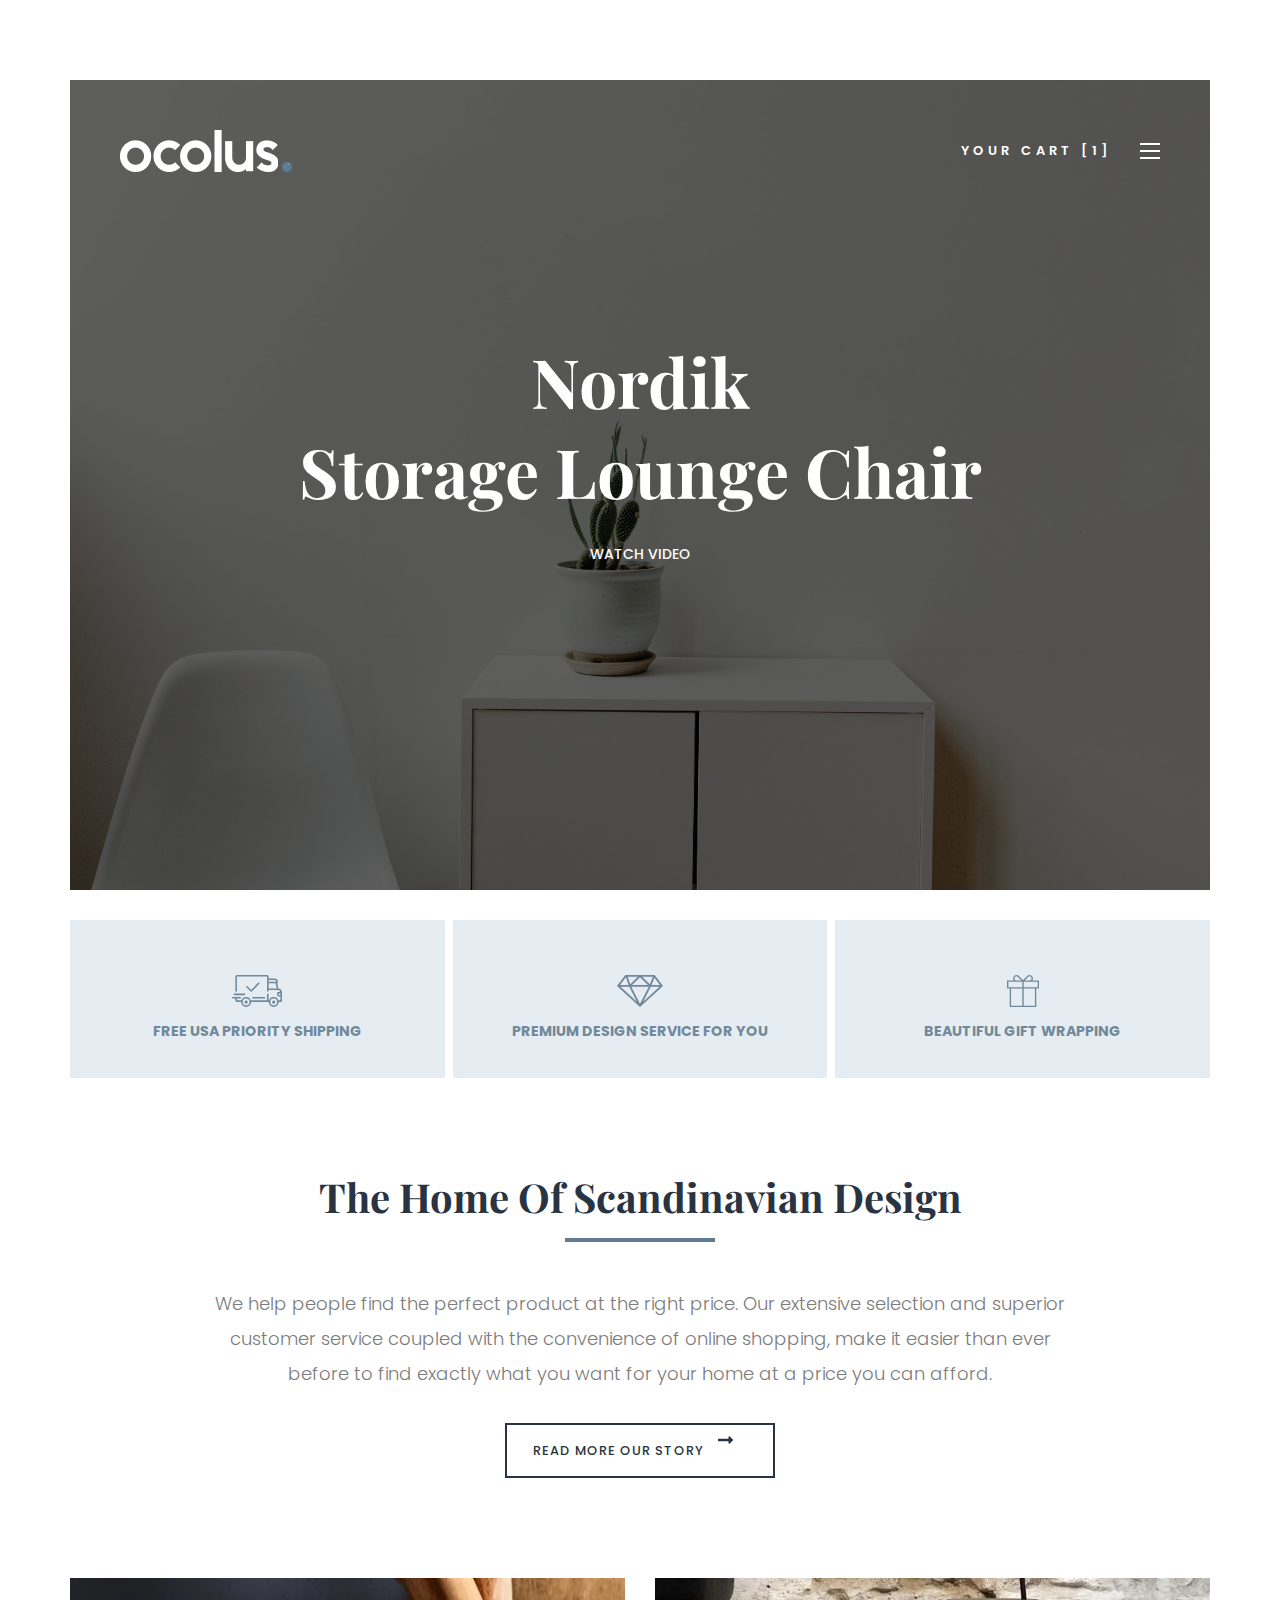
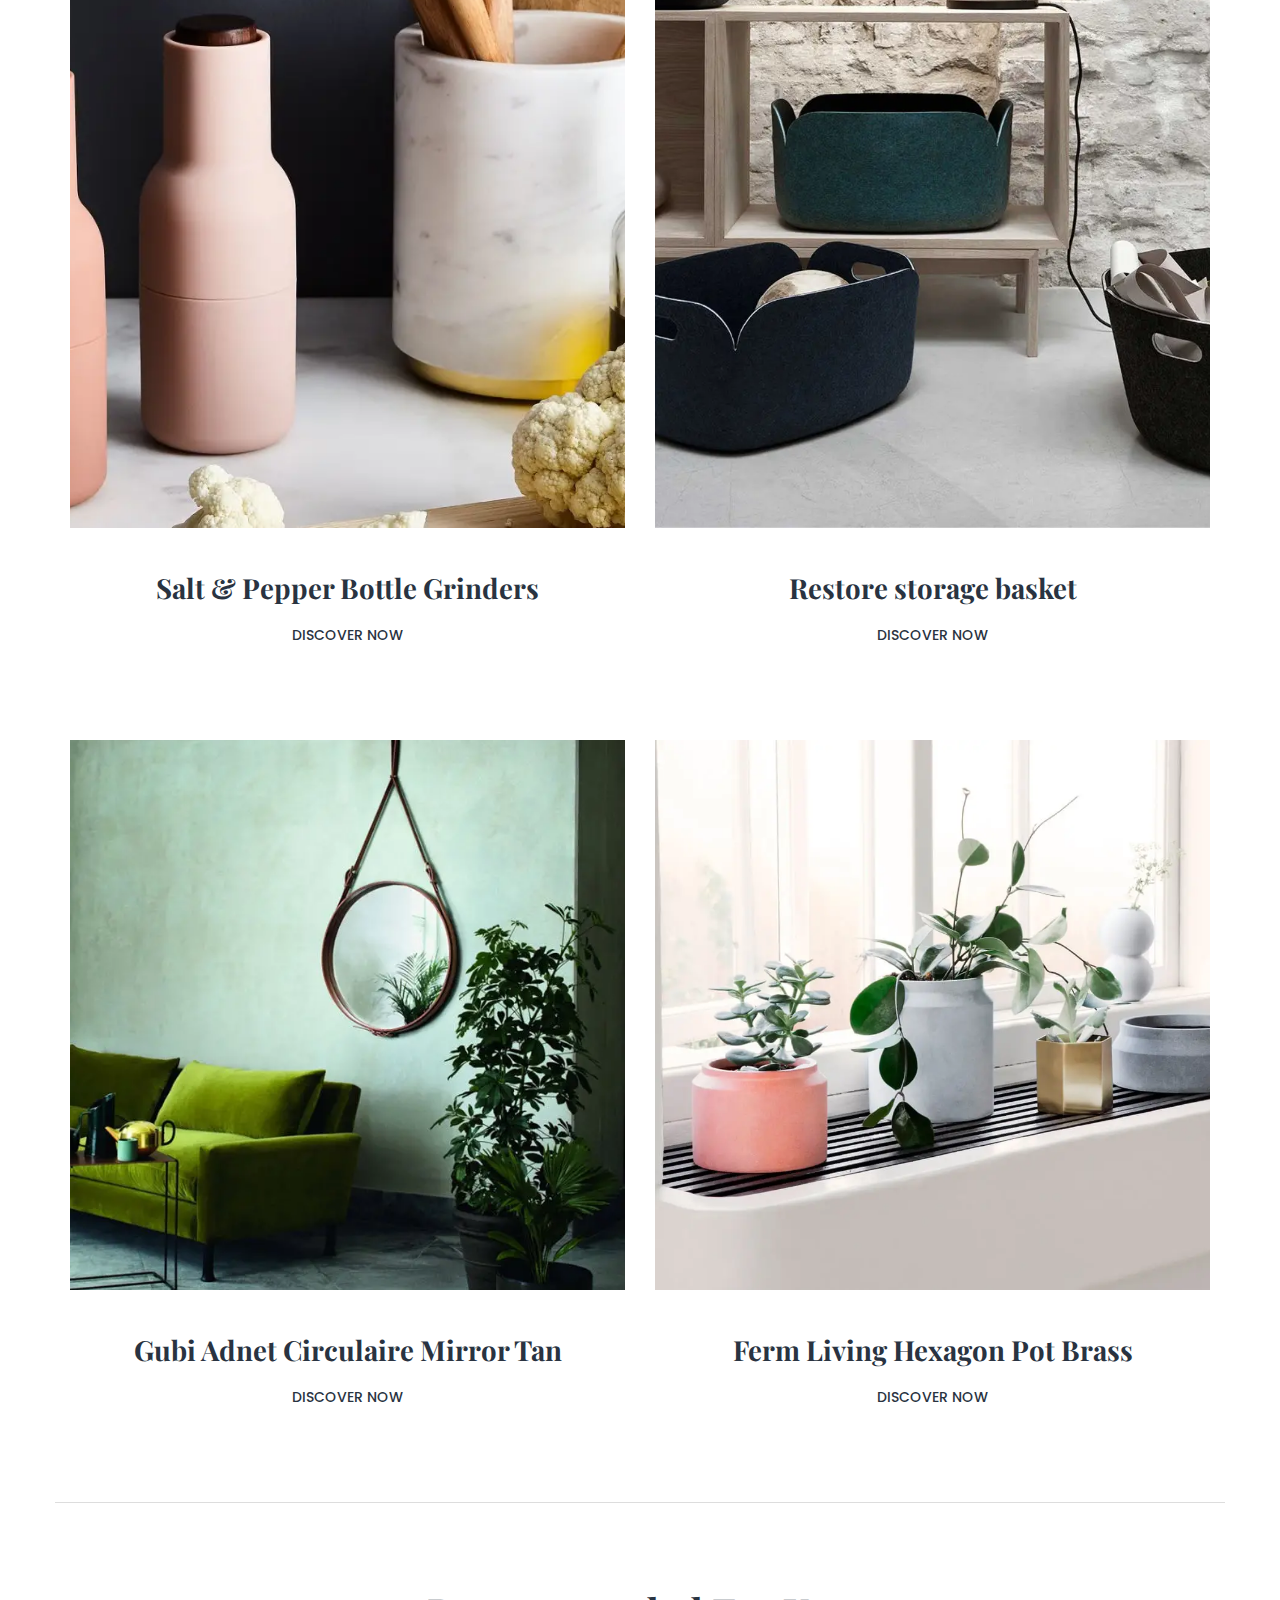
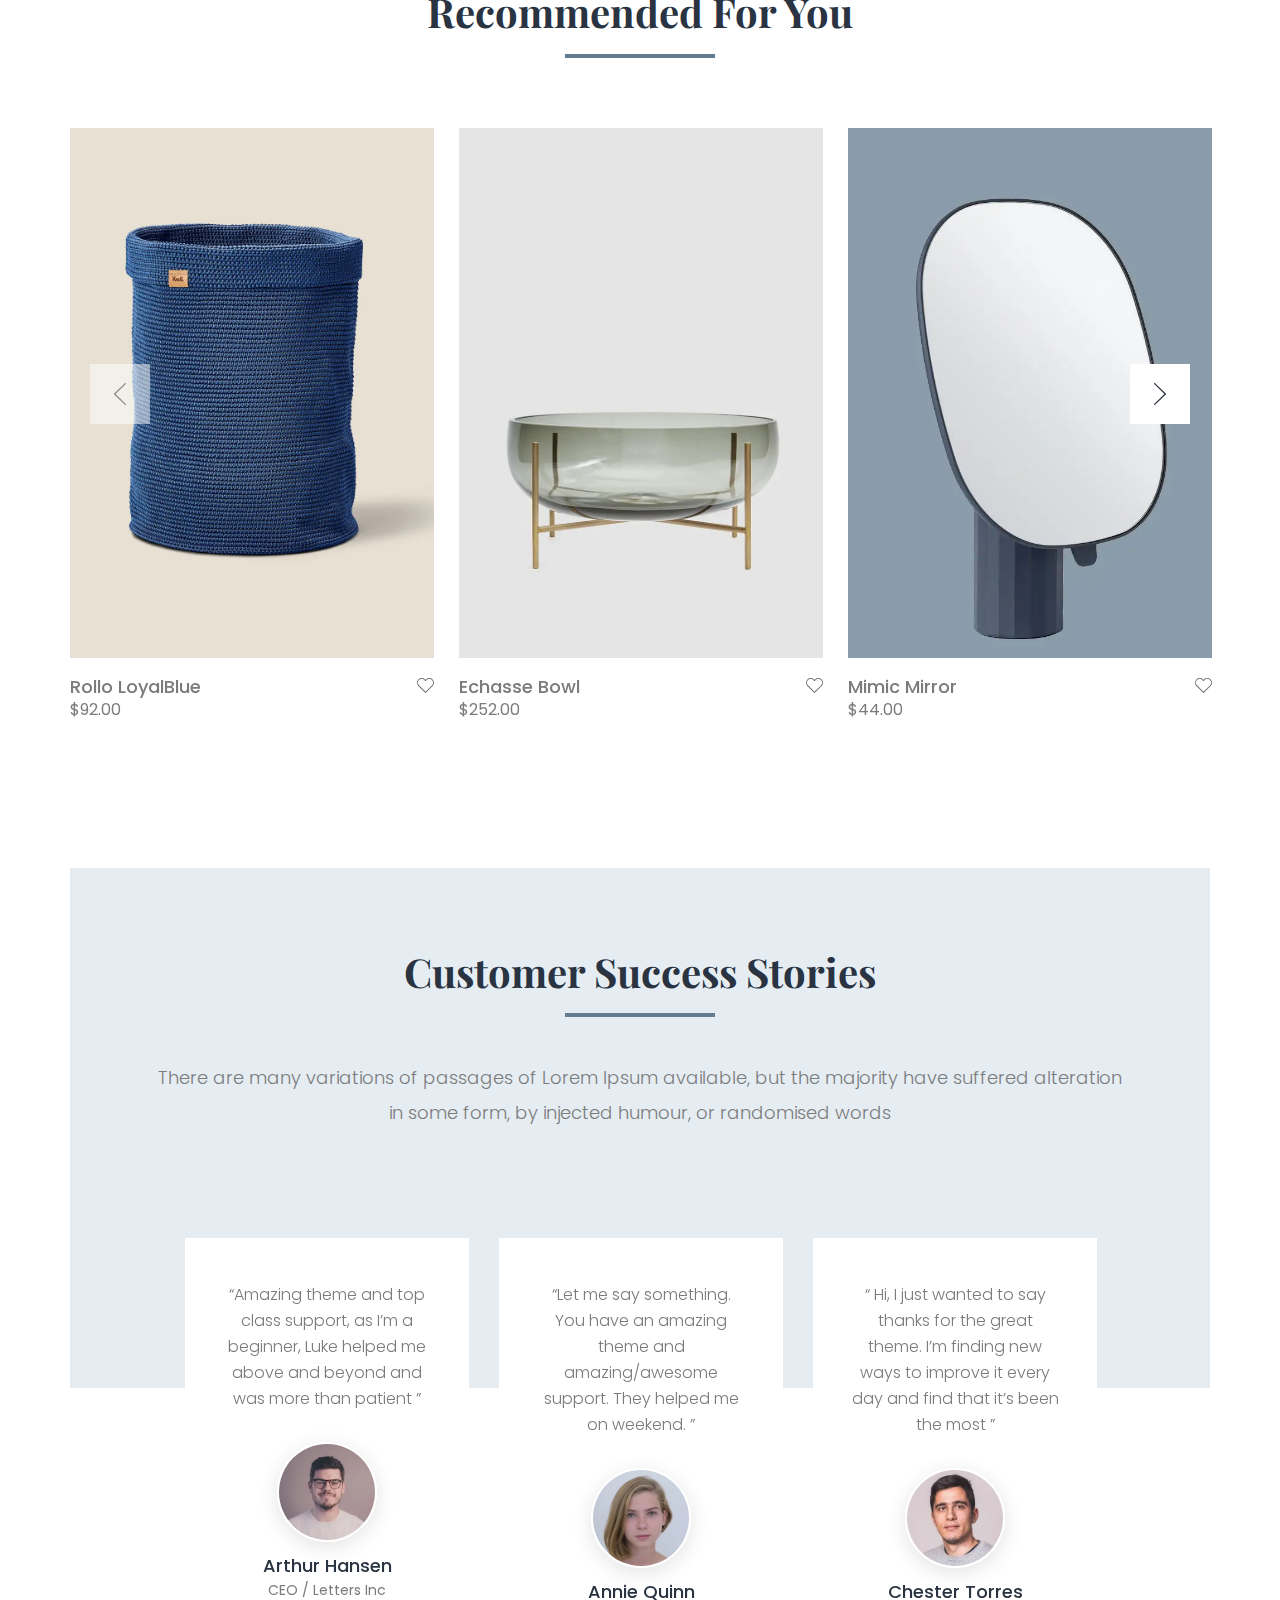
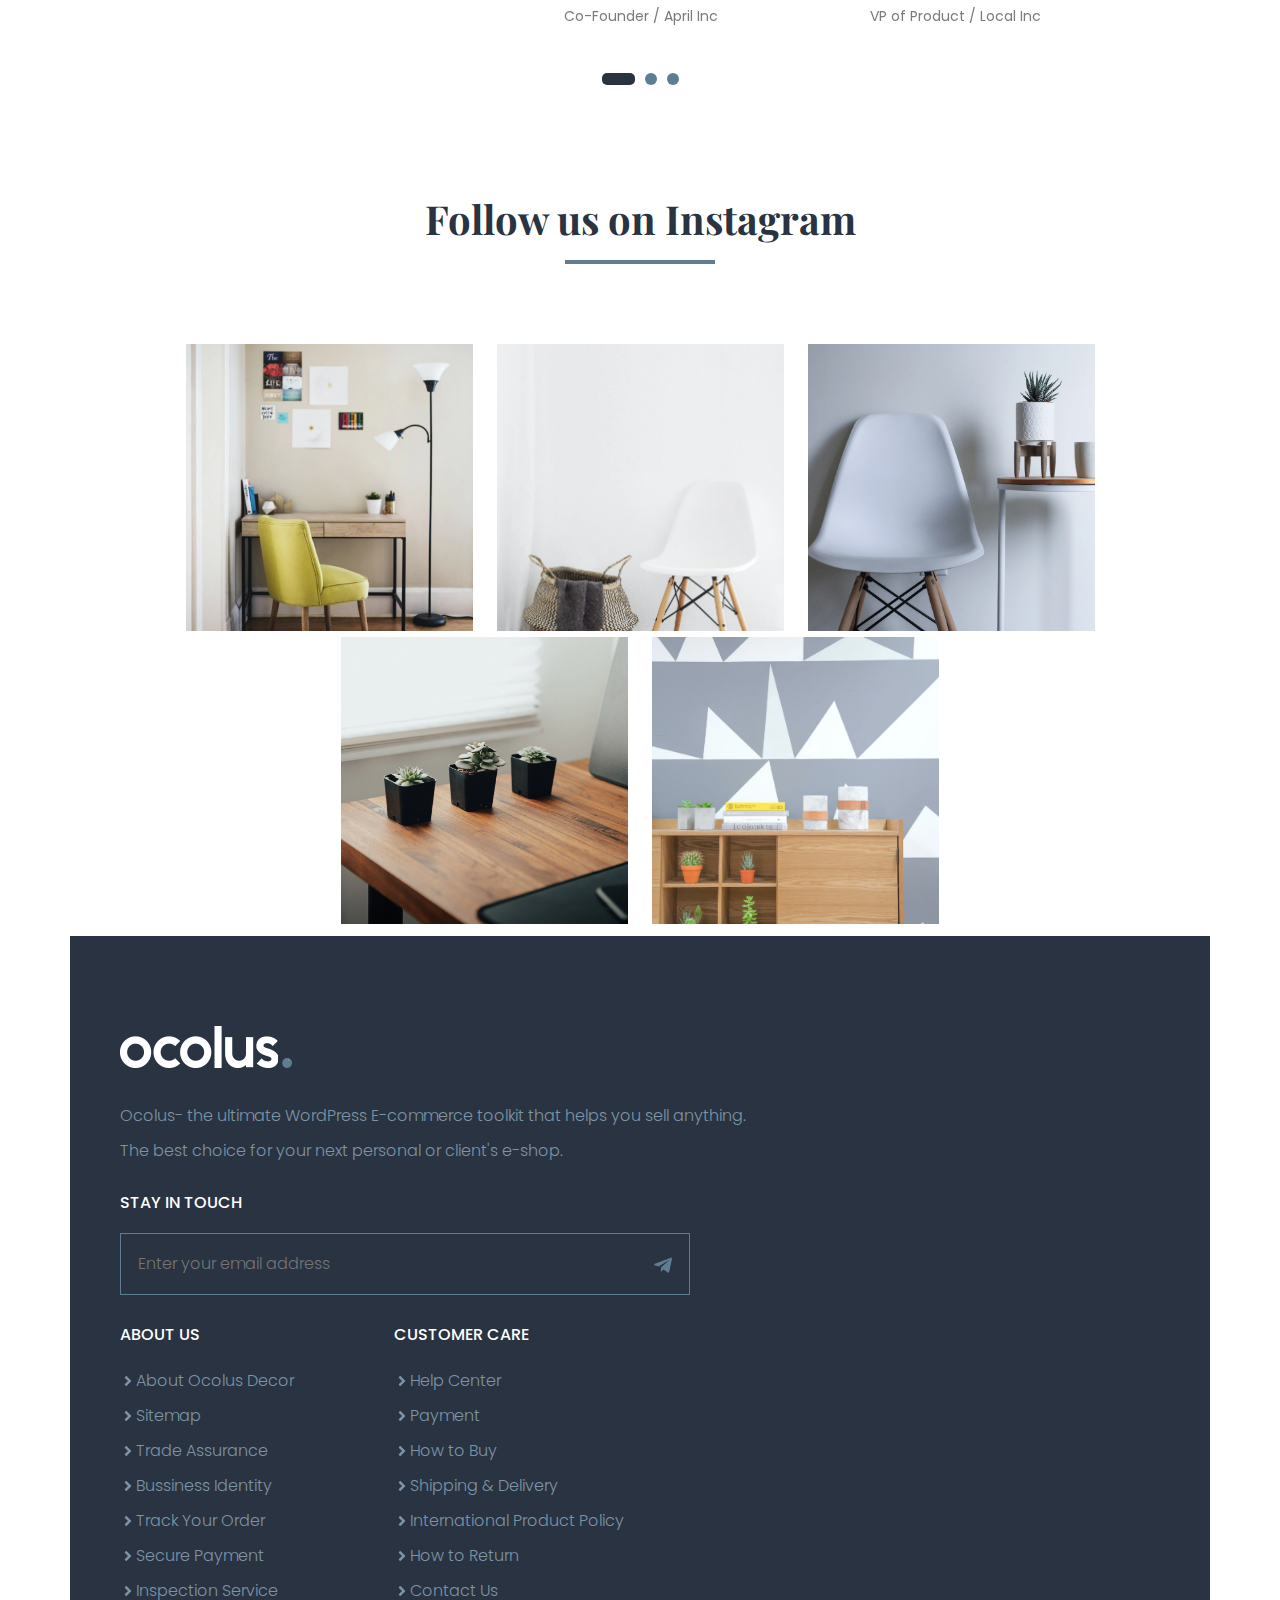
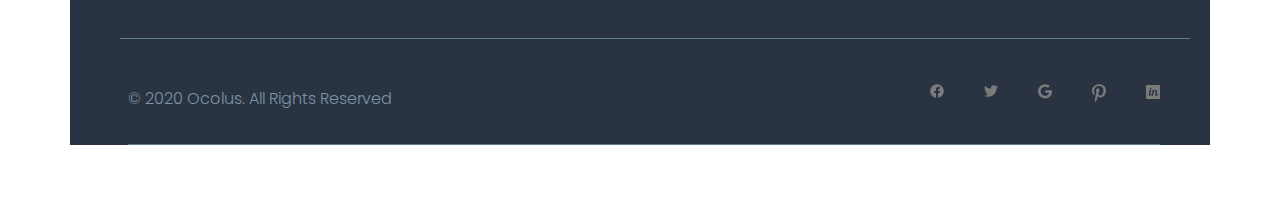
==== index.html @ d415332f "Add files via upload" ====
<!DOCTYPE html><html lang="en"><head>    <meta charset="UTF-8">    <meta name="viewport" content="width=device-width, initial-scale=1.0">    <link rel="stylesheet" href="./css/style.min.css">    <title>OCOLUS.</title></head><body>    <header class="header">    <div class="conteiner header_conteiner">        <div class="header_wrapper">            <div class="header_fullscreen">                <div class="header_body">                    <nav class="header_nav nav_header">                        <div class="nav_logo">                            <picture><source srcset="./img/header/logo.webp" type="image/webp"><img src="./img/header/logo.png" alt="logo"></picture>                        </div>                        <div class="nav_menu">                            <div class="nav_cart">                                <a href="#">YOUR CART [1]                                    <svg xmlns="http://www.w3.org/2000/svg" viewBox="0 0 576 512"><path d="M528.12 301.319l47.273-208C578.806 78.301 567.391 64 551.99 64H159.208l-9.166-44.81C147.758 8.021 137.93 0 126.529 0H24C10.745 0 0 10.745 0 24v16c0 13.255 10.745 24 24 24h69.883l70.248 343.435C147.325 417.1 136 435.222 136 456c0 30.928 25.072 56 56 56s56-25.072 56-56c0-15.674-6.447-29.835-16.824-40h209.647C430.447 426.165 424 440.326 424 456c0 30.928 25.072 56 56 56s56-25.072 56-56c0-22.172-12.888-41.332-31.579-50.405l5.517-24.276c3.413-15.018-8.002-29.319-23.403-29.319H218.117l-6.545-32h293.145c11.206 0 20.92-7.754 23.403-18.681z"/></svg>                                </a>                            </div>                            <div class="header_menu menu">                                <div class="menu_icon icon_menu">                                    <span></span>                                    <span></span>                                    <span></span>                                </div>                            </div>                            <div class="header_menu-link">                                <ul class="header_list-link">                                    <li class="header_item-link">                                        <a href="#" class="header_link-menu">home</a>                                    </li>                                    <li class="header_item-link">                                        <a href="#" class="header_link-menu">shop</a>                                    </li>                                    <li class="header_item-link">                                        <a href="#" class="header_link-menu">product</a>                                    </li>                                    <li class="header_item-link">                                        <a href="#" class="header_link-menu">blog</a>                                    </li>                                    <li class="header_item-link">                                        <a href="#" class="header_link-menu">about</a>                                    </li>                                    <li class="header_item-link">                                        <a href="#" class="header_link-menu">contact</a>                                    </li>                                </ul>                            </div>                        </div>                    </nav>                    <div class="header_text-body">                        <div class="header_text">                            <div class="header_title title">                                <h1>Nordik <br>                                    Storage Lounge Chair</h1>                            </div>                            <div class="header_subtitle">                                <a href="#">WATCH VIDEO</a>                            </div>                        </div>                    </div>                    <div class="header_img-bg">                        <picture><source srcset="./img/header/header_img_01.webp" type="image/webp"><img src="./img/header/header_img_01.jpg" alt=""></picture>                        <span></span>                    </div>                </div>            </div>        </div>    </div></header>    <main class="main">        <!--SECTION_BLOCK-->        <section class="sections_block block_sections">            <div class="conteiner block_conteiner">                <div class="block_row">                    <div class="block_column">                        <div class="block_icon">                            <svg xmlns="http://www.w3.org/2000/svg" width="50" height="32" viewBox="0 0 50 32">                                <path id="Shape_1" data-name="Shape 1"                                    d="M373.743,1162.983c0-.018,0-.035,0-.053H356.1c0,.018,0,.035,0,.053a4.958,4.958,0,1,1-9.916,0c0-.018,0-.035,0-.053h-4.228a1.628,1.628,0,0,1-1.618-1.636v-1.743h-2.558a.792.792,0,0,1,0-1.584H345.3a.792.792,0,0,1,0,1.584h-3.392v1.743a.051.051,0,0,0,.051.052h4.5a4.938,4.938,0,0,1,9.371,0h16.243v-5.967a.783.783,0,1,1,1.566,0v5.968h.377a4.937,4.937,0,0,1,9.371,0h2.048v-3.486h-.887a2.471,2.471,0,0,1-2.453-2.482v-1.689a.788.788,0,0,1,.783-.792h2.434a2.563,2.563,0,0,0-2.433-1.8h-9.239v.9a.783.783,0,1,1-1.566,0v-14.364a.052.052,0,0,0-.052-.052H341.958a.051.051,0,0,0-.051.052V1152a.783.783,0,1,1-1.566,0v-14.363a1.629,1.629,0,0,1,1.617-1.637H372.02a1.629,1.629,0,0,1,1.618,1.637v1.743h5.9a3.311,3.311,0,0,1,3.289,3.326v.844a.791.791,0,0,1-.62.775l1.3,5.241a4.163,4.163,0,0,1,3.5,4.123v8.449a.788.788,0,0,1-.783.792h-2.559c0,.018,0,.035,0,.053a4.958,4.958,0,1,1-9.916,0Zm1.566,0a3.393,3.393,0,1,0,3.392-3.433A3.416,3.416,0,0,0,375.309,1162.983Zm-27.557,0a3.392,3.392,0,1,0,3.392-3.433A3.416,3.416,0,0,0,347.752,1162.983Zm35.907-7.6a.894.894,0,0,0,.887.9h.887v-1.8h-1.775Zm-10.021-5.861h8.235l-1.278-5.175h-6.957Zm0-6.759h7.62v-.053a1.735,1.735,0,0,0-1.723-1.742h-5.9Zm3.442,20.221a1.62,1.62,0,1,1,1.62,1.64A1.63,1.63,0,0,1,377.08,1162.98Zm-27.56,0a1.62,1.62,0,1,1,1.62,1.64A1.63,1.63,0,0,1,349.52,1162.98Zm8.3-3.429a.792.792,0,0,1,0-1.585h11.691a.792.792,0,0,1,0,1.585Zm-18.372-3.38a.792.792,0,0,1,0-1.585h10.021a.792.792,0,0,1,0,1.585Zm16.148-3.612-4.175-4.225a.8.8,0,0,1,0-1.12.777.777,0,0,1,1.107,0l3.622,3.665,6.962-7.044a.776.776,0,0,1,1.107,0,.8.8,0,0,1,0,1.12l-7.516,7.6a.778.778,0,0,1-1.107,0Z"                                    transform="translate(-337 -1135.999)" fill="#71899b" />                            </svg>                        </div>                        <div class="block_title">                            <span>FREE USA PRIORITY SHIPPING</span>                        </div>                    </div>                    <div class="block_column">                        <div class="block_icon">                            <svg xmlns="http://www.w3.org/2000/svg" width="45.995" height="31.99"                                viewBox="0 0 45.995 31.99">                                <path id="Forma_1" data-name="Forma 1"                                    d="M974.665,1136h-29.33L937,1146.969l23,21.026,23-21.025Zm-5.9,11.76L960,1164.759l-8.684-16.995Zm-16.63-1.81,7.869-7.767,7.87,7.767Zm10.082-8.141h10.649l-3.006,7.544Zm-11.952,7.429-2.508-7.429h10.035Zm-.992,2.521,7.624,14.922-16.322-14.922Zm21.549,0h8.613l-16.285,14.887Zm.771-1.81,2.871-7.207,5.476,7.207Zm-25.635-7.747,2.617,7.749h-8.505Z"                                    transform="translate(-937.003 -1136.004)" fill="#71899b" />                            </svg>                        </div>                        <div class="block_title">                            <span>PREMIUM DESIGN SERVICE FOR YOU</span>                        </div>                    </div>                    <div class="block_column">                        <div class="block_icon">                            <svg xmlns="http://www.w3.org/2000/svg" width="32" height="32" viewBox="0 0 32 32">                                <path id="Forma_1" data-name="Forma 1"                                    d="M1573,1140.445h-6.727a3.417,3.417,0,0,0-2.735-5.445,3.461,3.461,0,0,0-2.382,1.021l-4.156,4.156-4.155-4.156a3.2,3.2,0,0,0-2.382-1.021,3.417,3.417,0,0,0-2.735,5.445H1541v8.1h2.722V1167h26.549v-18.451h2.722v-8.1Zm-10.9-3.469a2.118,2.118,0,0,1,1.427-.615,2.042,2.042,0,1,1,0,4.084h-4.895Zm-13.683,1.427a2,2,0,0,1,2.042-2.042,2.24,2.24,0,0,1,1.427.615l3.475,3.469h-4.9A2,2,0,0,1,1548.421,1138.4Zm-6.06,8.784v-5.38h13.958v5.38Zm2.722,1.362h11.236v17.09h-11.236Zm23.833,17.1H1557.68v-17.1h11.236v17.1Zm2.722-18.458H1557.68v-5.38h13.958Z"                                    transform="translate(-1541 -1134.999)" fill="#71899b" />                            </svg>                        </div>                        <div class="block_title">                            <span>BEAUTIFUL GIFT WRAPPING</span>                        </div>                    </div>                </div>            </div>        </section>        <!--//SECTION_BLOCK-->        <!--SECTION_INTRO-->        <section class="section_intro intro_section">            <div class="conteiner intro_conteiner">                <div class="intro_body">                    <div class="intro_title title">                        <h3>The Home Of Scandinavian Design</h3>                    </div>                    <div class="intro_text text">                        <p>We help people find the perfect product at the right price. Our extensive selection and                            superior customer service coupled with the convenience of online shopping, make it easier                            than ever before to find exactly what you want for your home at a price you can afford.</p>                    </div>                                            <a class="intro_btn btn" href="#">READ MORE OUR STORY                             <svg xmlns="http://www.w3.org/2000/svg" viewBox="0 0 448 512"><path d="M313.941 216H12c-6.627 0-12 5.373-12 12v56c0 6.627 5.373 12 12 12h301.941v46.059c0 21.382 25.851 32.09 40.971 16.971l86.059-86.059c9.373-9.373 9.373-24.569 0-33.941l-86.059-86.059c-15.119-15.119-40.971-4.411-40.971 16.971V216z"/></svg>                        </a>                                    </div>            </div>        </section>        <!--//SECTION_INTRO-->        <!--SECTION_PRODUCT-->        <section class="section_product product_section">            <div class="conteiner product_conteiner">                <div class="product_row">                    <div class="product_column">                        <div class="product_img">                            <a href="#"><picture><source srcset="./img/intro/product_01.webp" type="image/webp"><img src="./img/intro/product_01.jpg" alt=""></picture></a>                        </div>                        <div class="product_title title">                            <h4>Salt & Pepper Bottle Grinders</h4>                        </div>                        <div class="product_subtitle">                            <a href="#" class="product_link">DISCOVER NOW</a>                        </div>                    </div>                    <div class="product_column">                        <div class="product_img">                            <a href="#"><picture><source srcset="./img/intro/product_02.webp" type="image/webp"><img src="./img/intro/product_02.jpg" alt=""></picture></a>                        </div>                        <div class="product_title title">                            <h4>Restore storage basket</h4>                        </div>                        <div class="product_subtitle">                            <a href="#" class="product_link">DISCOVER NOW</a>                        </div>                    </div>                    <div class="product_column">                        <div class="product_img">                            <a href="#"><picture><source srcset="./img/intro/product_03.webp" type="image/webp"><img src="./img/intro/product_03.jpg" alt=""></picture></a>                        </div>                        <div class="product_title title">                            <h4>Gubi Adnet Circulaire Mirror Tan</h4>                        </div>                        <div class="product_subtitle">                            <a href="#" class="product_link">DISCOVER NOW</a>                        </div>                    </div>                    <div class="product_column">                        <div class="product_img">                            <a href="#"><picture><source srcset="./img/intro/product_04.webp" type="image/webp"><img src="./img/intro/product_04.jpg" alt=""></picture></a>                        </div>                        <div class="product_title title">                            <h4>Ferm Living Hexagon Pot Brass</h4>                        </div>                        <div class="product_subtitle">                            <a href="#" class="product_link">DISCOVER NOW</a>                        </div>                    </div>                </div>            </div>        </section>        <!--//SECTION_PRODUCT-->        <!--SECTION_RECOMMENDED-->        <section class="section_recommended recommended_section">            <div class="conteiner recommended_conteiner">                <div class="recommended_body">                    <div class="recommended_title title">                        <h3>Recommended For You</h3>                    </div>                    <div class="recommended_product">                        <div class="recommended_row">                            <div class="recommended_column">                                <div class="recommended_img">                                    <a href="#"><picture><source srcset="./img/product/product_01.webp" type="image/webp"><img src="./img/product/product_01.jpg" alt=""></picture></a>                                    <a href="#" class="product_btn btn">ADD TO CART</a>                                </div>                                <div class="recommended_footer">                                    <div class="recommended_info">                                        <div class="recommended_title-product">                                            <span>Rollo LoyalBlue</span>                                        </div>                                        <div class="recommended_price">                                            <span>$92.00</span>                                        </div>                                    </div>                                    <a href="#" class="recommended_like">                                        <svg xmlns="http://www.w3.org/2000/svg" width="16.999" height="15" viewBox="0 0 16.999 15">                                            <path id="Heart" d="M489.626,4127.392a4.694,4.694,0,0,0-6.656,0l-.465.467-.472-.474a4.71,4.71,0,0,0-6.649,6.673l6.768,6.793a.481.481,0,0,0,.685,0l6.782-6.782a4.744,4.744,0,0,0,.007-6.684Zm-.692,5.993-6.44,6.438-6.426-6.449a3.738,3.738,0,1,1,5.276-5.3l.815.818a.483.483,0,0,0,.688,0l.807-.811a3.74,3.74,0,0,1,5.28,5.3Z" transform="translate(-474 -4126)" />                                        </svg>                                           </a>                                </div>                            </div>                            <div class="recommended_column">                                <div class="recommended_img">                                    <a href="#"><picture><source srcset="./img/product/product_02.webp" type="image/webp"><img src="./img/product/product_02.jpg" alt=""></picture></a>                                    <a href="#" class="product_btn btn">ADD TO CART</a>                                </div>                                <div class="recommended_footer">                                    <div class="recommended_info">                                        <div class="recommended_title-product">                                            <span>Echasse Bowl</span>                                        </div>                                        <div class="recommended_price">                                            <span>$252.00</span>                                        </div>                                    </div>                                    <a href="#" class="recommended_like">                                        <svg xmlns="http://www.w3.org/2000/svg" width="16.999" height="15" viewBox="0 0 16.999 15">                                            <path id="Heart" d="M489.626,4127.392a4.694,4.694,0,0,0-6.656,0l-.465.467-.472-.474a4.71,4.71,0,0,0-6.649,6.673l6.768,6.793a.481.481,0,0,0,.685,0l6.782-6.782a4.744,4.744,0,0,0,.007-6.684Zm-.692,5.993-6.44,6.438-6.426-6.449a3.738,3.738,0,1,1,5.276-5.3l.815.818a.483.483,0,0,0,.688,0l.807-.811a3.74,3.74,0,0,1,5.28,5.3Z" transform="translate(-474 -4126)" />                                        </svg>                                           </a>                                </div>                            </div>                            <div class="recommended_column">                                <div class="recommended_img">                                    <a href="#"><picture><source srcset="./img/product/product_03.webp" type="image/webp"><img src="./img/product/product_03.jpg" alt=""></picture></a>                                    <a href="#" class="product_btn btn">ADD TO CART</a>                                </div>                                <div class="recommended_footer">                                    <div class="recommended_info">                                        <div class="recommended_title-product">                                            <span>Mimic Mirror</span>                                        </div>                                        <div class="recommended_price">                                            <span>$44.00</span>                                        </div>                                    </div>                                    <a href="#" class="recommended_like">                                        <svg xmlns="http://www.w3.org/2000/svg" width="16.999" height="15" viewBox="0 0 16.999 15">                                            <path id="Heart" d="M489.626,4127.392a4.694,4.694,0,0,0-6.656,0l-.465.467-.472-.474a4.71,4.71,0,0,0-6.649,6.673l6.768,6.793a.481.481,0,0,0,.685,0l6.782-6.782a4.744,4.744,0,0,0,.007-6.684Zm-.692,5.993-6.44,6.438-6.426-6.449a3.738,3.738,0,1,1,5.276-5.3l.815.818a.483.483,0,0,0,.688,0l.807-.811a3.74,3.74,0,0,1,5.28,5.3Z" transform="translate(-474 -4126)" />                                        </svg>                                           </a>                                </div>                            </div>                            <div class="recommended_column">                                <div class="recommended_img">                                    <a href="#"><picture><source srcset="./img/product/product_04.webp" type="image/webp"><img src="./img/product/product_04.jpg" alt=""></picture></a>                                    <a href="#" class="product_btn btn">ADD TO CART</a>                                </div>                                <div class="recommended_footer">                                    <div class="recommended_info">                                        <div class="recommended_title-product">                                            <span>rp78 turntable</span>                                        </div>                                        <div class="recommended_price">                                            <span>$190.05</span>                                        </div>                                    </div>                                    <a href="#" class="recommended_like">                                        <svg xmlns="http://www.w3.org/2000/svg" width="16.999" height="15" viewBox="0 0 16.999 15">                                            <path id="Heart" d="M489.626,4127.392a4.694,4.694,0,0,0-6.656,0l-.465.467-.472-.474a4.71,4.71,0,0,0-6.649,6.673l6.768,6.793a.481.481,0,0,0,.685,0l6.782-6.782a4.744,4.744,0,0,0,.007-6.684Zm-.692,5.993-6.44,6.438-6.426-6.449a3.738,3.738,0,1,1,5.276-5.3l.815.818a.483.483,0,0,0,.688,0l.807-.811a3.74,3.74,0,0,1,5.28,5.3Z" transform="translate(-474 -4126)" />                                        </svg>                                           </a>                                </div>                            </div>                            <div class="recommended_column">                                <div class="recommended_img">                                    <a href="#"><picture><source srcset="./img/product/product_01.webp" type="image/webp"><img src="./img/product/product_01.jpg" alt=""></picture></a>                                    <a href="#" class="product_btn btn">ADD TO CART</a>                                </div>                                <div class="recommended_footer">                                    <div class="recommended_info">                                        <div class="recommended_title-product">                                            <span>Rollo LoyalBlue</span>                                        </div>                                        <div class="recommended_price">                                            <span>$92.00</span>                                        </div>                                    </div>                                    <a href="#" class="recommended_like">                                        <svg xmlns="http://www.w3.org/2000/svg" width="16.999" height="15" viewBox="0 0 16.999 15">                                            <path id="Heart" d="M489.626,4127.392a4.694,4.694,0,0,0-6.656,0l-.465.467-.472-.474a4.71,4.71,0,0,0-6.649,6.673l6.768,6.793a.481.481,0,0,0,.685,0l6.782-6.782a4.744,4.744,0,0,0,.007-6.684Zm-.692,5.993-6.44,6.438-6.426-6.449a3.738,3.738,0,1,1,5.276-5.3l.815.818a.483.483,0,0,0,.688,0l.807-.811a3.74,3.74,0,0,1,5.28,5.3Z" transform="translate(-474 -4126)" />                                        </svg>                                           </a>                                </div>                            </div>                            <div class="recommended_column">                                <div class="recommended_img">                                    <a href="#"><picture><source srcset="./img/product/product_02.webp" type="image/webp"><img src="./img/product/product_02.jpg" alt=""></picture></a>                                    <a href="#" class="product_btn btn">ADD TO CART</a>                                </div>                                <div class="recommended_footer">                                    <div class="recommended_info">                                        <div class="recommended_title-product">                                            <span>Echasse Bowl</span>                                        </div>                                        <div class="recommended_price">                                            <span>$252.00</span>                                        </div>                                    </div>                                    <a href="#" class="recommended_like">                                        <svg xmlns="http://www.w3.org/2000/svg" width="16.999" height="15" viewBox="0 0 16.999 15">                                            <path id="Heart" d="M489.626,4127.392a4.694,4.694,0,0,0-6.656,0l-.465.467-.472-.474a4.71,4.71,0,0,0-6.649,6.673l6.768,6.793a.481.481,0,0,0,.685,0l6.782-6.782a4.744,4.744,0,0,0,.007-6.684Zm-.692,5.993-6.44,6.438-6.426-6.449a3.738,3.738,0,1,1,5.276-5.3l.815.818a.483.483,0,0,0,.688,0l.807-.811a3.74,3.74,0,0,1,5.28,5.3Z" transform="translate(-474 -4126)" />                                        </svg>                                           </a>                                </div>                            </div>                            <div class="recommended_column">                                <div class="recommended_img">                                    <a href="#"><picture><source srcset="./img/product/product_03.webp" type="image/webp"><img src="./img/product/product_03.jpg" alt=""></picture></a>                                    <a href="#" class="product_btn btn">ADD TO CART</a>                                </div>                                <div class="recommended_footer">                                    <div class="recommended_info">                                        <div class="recommended_title-product">                                            <span>Mimic Mirror</span>                                        </div>                                        <div class="recommended_price">                                            <span>$44.00</span>                                        </div>                                    </div>                                    <a href="#" class="recommended_like">                                        <svg xmlns="http://www.w3.org/2000/svg" width="16.999" height="15" viewBox="0 0 16.999 15">                                            <path id="Heart" d="M489.626,4127.392a4.694,4.694,0,0,0-6.656,0l-.465.467-.472-.474a4.71,4.71,0,0,0-6.649,6.673l6.768,6.793a.481.481,0,0,0,.685,0l6.782-6.782a4.744,4.744,0,0,0,.007-6.684Zm-.692,5.993-6.44,6.438-6.426-6.449a3.738,3.738,0,1,1,5.276-5.3l.815.818a.483.483,0,0,0,.688,0l.807-.811a3.74,3.74,0,0,1,5.28,5.3Z" transform="translate(-474 -4126)" />                                        </svg>                                           </a>                                </div>                            </div>                            <div class="recommended_column">                                <div class="recommended_img">                                    <a href="#"><picture><source srcset="./img/product/product_04.webp" type="image/webp"><img src="./img/product/product_04.jpg" alt=""></picture></a>                                    <a href="#" class="product_btn btn">ADD TO CART</a>                                </div>                                <div class="recommended_footer">                                    <div class="recommended_info">                                        <div class="recommended_title-product">                                            <span>rp78 turntable</span>                                        </div>                                        <div class="recommended_price">                                            <span>$190.05</span>                                        </div>                                    </div>                                    <a href="#" class="recommended_like">                                        <svg xmlns="http://www.w3.org/2000/svg" width="16.999" height="15" viewBox="0 0 16.999 15">                                            <path id="Heart" d="M489.626,4127.392a4.694,4.694,0,0,0-6.656,0l-.465.467-.472-.474a4.71,4.71,0,0,0-6.649,6.673l6.768,6.793a.481.481,0,0,0,.685,0l6.782-6.782a4.744,4.744,0,0,0,.007-6.684Zm-.692,5.993-6.44,6.438-6.426-6.449a3.738,3.738,0,1,1,5.276-5.3l.815.818a.483.483,0,0,0,.688,0l.807-.811a3.74,3.74,0,0,1,5.28,5.3Z" transform="translate(-474 -4126)" />                                        </svg>                                           </a>                                </div>                            </div>                        </div>                    </div>                </div>            </div>        </section>        <!--//SECTION_RECOMMENDED-->        <!--SECTION_TESTIMOIAL-->        <section class="section_testimoil testimoial_section">            <div class="conteiner">                <div class="testimoial_body">                    <div class="testimoial_header">                        <div class="testimoial_title title">                            <h3>Customer Success Stories</h3>                        </div>                        <div class="testimoial_text text">                            <p>There are many variations of passages of Lorem Ipsum available, but the majority have suffered alteration <br> in some form, by injected humour, or randomised words</p>                        </div>                    </div>                    <div class="testimoial_footer">                        <div class="testimoial_row">                            <div class="testimoial_column">                                <div class="testimoial_comment-text text">                                    <p>“Amazing theme and top class support, as I’m a beginner, Luke helped me above and beyond and was more than patient ”</p>                                </div>                                <div class="testimoial_img">                                    <picture><source srcset="./img/client/client_01.webp" type="image/webp"><img src="./img/client/client_01.jpg" alt=""></picture>                                </div>                                <div class="testimoial_comment-title comment_title">                                    <div class="comment_name">                                        <span>Arthur Hansen</span>                                    </div>                                    <div class="comment_lable">                                        <span>CEO / Letters Inc</span>                                    </div>                                </div>                            </div>                            <div class="testimoial_column">                                <div class="testimoial_comment-text text">                                    <p>“Let me say something. You have an amazing theme and amazing/awesome support. They helped me on weekend. ”</p>                                </div>                                <div class="testimoial_img">                                    <picture><source srcset="./img/client/client_02.webp" type="image/webp"><img src="./img/client/client_02.jpg" alt=""></picture>                                </div>                                <div class="testimoial_comment-title comment_title">                                    <div class="comment_name">                                        <span>Annie Quinn</span>                                    </div>                                    <div class="comment_lable">                                        <span>Co-Founder / April Inc</span>                                    </div>                                </div>                            </div>                            <div class="testimoial_column">                                <div class="testimoial_comment-text text">                                    <p>“ Hi, I just wanted to say thanks for the great theme. I’m finding new ways to improve it every day and find that it’s been the most ”</p>                                </div>                                <div class="testimoial_img">                                    <picture><source srcset="./img/client/client_03.webp" type="image/webp"><img src="./img/client/client_03.jpg" alt=""></picture>                                </div>                                <div class="testimoial_comment-title comment_title">                                    <div class="comment_name">                                        <span>Chester Torres</span>                                    </div>                                    <div class="comment_lable">                                        <span>VP of Product / Local Inc</span>                                    </div>                                </div>                            </div>                            <div class="testimoial_column">                                <div class="testimoial_comment-text text">                                    <p>“Amazing theme and top class support, as I’m a beginner, Luke helped me above and beyond and was more than patient ”</p>                                </div>                                <div class="testimoial_img">                                    <picture><source srcset="./img/client/client_01.webp" type="image/webp"><img src="./img/client/client_01.jpg" alt=""></picture>                                </div>                                <div class="testimoial_comment-title comment_title">                                    <div class="comment_name">                                        <span>Arthur Hansen</span>                                    </div>                                    <div class="comment_lable">                                        <span>CEO / Letters Inc</span>                                    </div>                                </div>                            </div>                            <div class="testimoial_column">                                <div class="testimoial_comment-text text">                                    <p>“Let me say something. You have an amazing theme and amazing/awesome support. They helped me on weekend. ”</p>                                </div>                                <div class="testimoial_img">                                    <picture><source srcset="./img/client/client_02.webp" type="image/webp"><img src="./img/client/client_02.jpg" alt=""></picture>                                </div>                                <div class="testimoial_comment-title comment_title">                                    <div class="comment_name">                                        <span>Annie Quinn</span>                                    </div>                                    <div class="comment_lable">                                        <span>Co-Founder / April Inc</span>                                    </div>                                </div>                            </div>                            <div class="testimoial_column">                                <div class="testimoial_comment-text text">                                    <p>“ Hi, I just wanted to say thanks for the great theme. I’m finding new ways to improve it every day and find that it’s been the most ”</p>                                </div>                                <div class="testimoial_img">                                    <picture><source srcset="./img/client/client_03.webp" type="image/webp"><img src="./img/client/client_03.jpg" alt=""></picture>                                </div>                                <div class="testimoial_comment-title comment_title">                                    <div class="comment_name">                                        <span>Chester Torres</span>                                    </div>                                    <div class="comment_lable">                                        <span>VP of Product / Local Inc</span>                                    </div>                                </div>                            </div>                            <div class="testimoial_column">                                <div class="testimoial_comment-text text">                                    <p>“Amazing theme and top class support, as I’m a beginner, Luke helped me above and beyond and was more than patient ”</p>                                </div>                                <div class="testimoial_img">                                    <picture><source srcset="./img/client/client_01.webp" type="image/webp"><img src="./img/client/client_01.jpg" alt=""></picture>                                </div>                                <div class="testimoial_comment-title comment_title">                                    <div class="comment_name">                                        <span>Arthur Hansen</span>                                    </div>                                    <div class="comment_lable">                                        <span>CEO / Letters Inc</span>                                    </div>                                </div>                            </div>                            <div class="testimoial_column">                                <div class="testimoial_comment-text text">                                    <p>“Let me say something. You have an amazing theme and amazing/awesome support. They helped me on weekend. ”</p>                                </div>                                <div class="testimoial_img">                                    <picture><source srcset="./img/client/client_02.webp" type="image/webp"><img src="./img/client/client_02.jpg" alt=""></picture>                                </div>                                <div class="testimoial_comment-title comment_title">                                    <div class="comment_name">                                        <span>Annie Quinn</span>                                    </div>                                    <div class="comment_lable">                                        <span>Co-Founder / April Inc</span>                                    </div>                                </div>                            </div>                            <div class="testimoial_column">                                <div class="testimoial_comment-text text">                                    <p>“ Hi, I just wanted to say thanks for the great theme. I’m finding new ways to improve it every day and find that it’s been the most ”</p>                                </div>                                <div class="testimoial_img">                                    <picture><source srcset="./img/client/client_03.webp" type="image/webp"><img src="./img/client/client_03.jpg" alt=""></picture>                                </div>                                <div class="testimoial_comment-title comment_title">                                    <div class="comment_name">                                        <span>Chester Torres</span>                                    </div>                                    <div class="comment_lable">                                        <span>VP of Product / Local Inc</span>                                    </div>                                </div>                            </div>                        </div>                    </div>                </div>            </div>        </section>        <!--//SECTION_TESTIMOIAL-->        <!--SECTION_INSTAGRAM-->        <section class="section_instagram">                <div class="conteiner">                    <div class="instagram_body">                        <div class="instagram_header">                            <div class="instagram_title title">                                <h3>Follow us on Instagram</h3>                            </div>                        </div>                        <div class="instagram_footer">                            <ul class="instagram_list">                                <li class="instagram_item">                                    <picture><source srcset="./img/instagram/instagram_01.webp" type="image/webp"><img src="./img/instagram/instagram_01.jpg" alt="" class="instagram_img"></picture>                                    <a href="" class="instagram_link">                                        <svg xmlns="http://www.w3.org/2000/svg" viewBox="0 0 448 512"><path d="M224.1 141c-63.6 0-114.9 51.3-114.9 114.9s51.3 114.9 114.9 114.9S339 319.5 339 255.9 287.7 141 224.1 141zm0 189.6c-41.1 0-74.7-33.5-74.7-74.7s33.5-74.7 74.7-74.7 74.7 33.5 74.7 74.7-33.6 74.7-74.7 74.7zm146.4-194.3c0 14.9-12 26.8-26.8 26.8-14.9 0-26.8-12-26.8-26.8s12-26.8 26.8-26.8 26.8 12 26.8 26.8zm76.1 27.2c-1.7-35.9-9.9-67.7-36.2-93.9-26.2-26.2-58-34.4-93.9-36.2-37-2.1-147.9-2.1-184.9 0-35.8 1.7-67.6 9.9-93.9 36.1s-34.4 58-36.2 93.9c-2.1 37-2.1 147.9 0 184.9 1.7 35.9 9.9 67.7 36.2 93.9s58 34.4 93.9 36.2c37 2.1 147.9 2.1 184.9 0 35.9-1.7 67.7-9.9 93.9-36.2 26.2-26.2 34.4-58 36.2-93.9 2.1-37 2.1-147.8 0-184.8zM398.8 388c-7.8 19.6-22.9 34.7-42.6 42.6-29.5 11.7-99.5 9-132.1 9s-102.7 2.6-132.1-9c-19.6-7.8-34.7-22.9-42.6-42.6-11.7-29.5-9-99.5-9-132.1s-2.6-102.7 9-132.1c7.8-19.6 22.9-34.7 42.6-42.6 29.5-11.7 99.5-9 132.1-9s102.7-2.6 132.1 9c19.6 7.8 34.7 22.9 42.6 42.6 11.7 29.5 9 99.5 9 132.1s2.7 102.7-9 132.1z"/></svg>                                    </a>                                </li>                                <li class="instagram_item">                                    <picture><source srcset="./img/instagram/instagram_02.webp" type="image/webp"><img src="./img/instagram/instagram_02.jpg" alt="" class="instagram_img"></picture>                                    <a href="" class="instagram_link">                                        <svg xmlns="http://www.w3.org/2000/svg" viewBox="0 0 448 512"><path d="M224.1 141c-63.6 0-114.9 51.3-114.9 114.9s51.3 114.9 114.9 114.9S339 319.5 339 255.9 287.7 141 224.1 141zm0 189.6c-41.1 0-74.7-33.5-74.7-74.7s33.5-74.7 74.7-74.7 74.7 33.5 74.7 74.7-33.6 74.7-74.7 74.7zm146.4-194.3c0 14.9-12 26.8-26.8 26.8-14.9 0-26.8-12-26.8-26.8s12-26.8 26.8-26.8 26.8 12 26.8 26.8zm76.1 27.2c-1.7-35.9-9.9-67.7-36.2-93.9-26.2-26.2-58-34.4-93.9-36.2-37-2.1-147.9-2.1-184.9 0-35.8 1.7-67.6 9.9-93.9 36.1s-34.4 58-36.2 93.9c-2.1 37-2.1 147.9 0 184.9 1.7 35.9 9.9 67.7 36.2 93.9s58 34.4 93.9 36.2c37 2.1 147.9 2.1 184.9 0 35.9-1.7 67.7-9.9 93.9-36.2 26.2-26.2 34.4-58 36.2-93.9 2.1-37 2.1-147.8 0-184.8zM398.8 388c-7.8 19.6-22.9 34.7-42.6 42.6-29.5 11.7-99.5 9-132.1 9s-102.7 2.6-132.1-9c-19.6-7.8-34.7-22.9-42.6-42.6-11.7-29.5-9-99.5-9-132.1s-2.6-102.7 9-132.1c7.8-19.6 22.9-34.7 42.6-42.6 29.5-11.7 99.5-9 132.1-9s102.7-2.6 132.1 9c19.6 7.8 34.7 22.9 42.6 42.6 11.7 29.5 9 99.5 9 132.1s2.7 102.7-9 132.1z"/></svg>                                    </a>                                </li>                                <li class="instagram_item">                                    <picture><source srcset="./img/instagram/instagram_03.webp" type="image/webp"><img src="./img/instagram/instagram_03.jpg" alt="" class="instagram_img"></picture>                                    <a href="" class="instagram_link">                                        <svg xmlns="http://www.w3.org/2000/svg" viewBox="0 0 448 512"><path d="M224.1 141c-63.6 0-114.9 51.3-114.9 114.9s51.3 114.9 114.9 114.9S339 319.5 339 255.9 287.7 141 224.1 141zm0 189.6c-41.1 0-74.7-33.5-74.7-74.7s33.5-74.7 74.7-74.7 74.7 33.5 74.7 74.7-33.6 74.7-74.7 74.7zm146.4-194.3c0 14.9-12 26.8-26.8 26.8-14.9 0-26.8-12-26.8-26.8s12-26.8 26.8-26.8 26.8 12 26.8 26.8zm76.1 27.2c-1.7-35.9-9.9-67.7-36.2-93.9-26.2-26.2-58-34.4-93.9-36.2-37-2.1-147.9-2.1-184.9 0-35.8 1.7-67.6 9.9-93.9 36.1s-34.4 58-36.2 93.9c-2.1 37-2.1 147.9 0 184.9 1.7 35.9 9.9 67.7 36.2 93.9s58 34.4 93.9 36.2c37 2.1 147.9 2.1 184.9 0 35.9-1.7 67.7-9.9 93.9-36.2 26.2-26.2 34.4-58 36.2-93.9 2.1-37 2.1-147.8 0-184.8zM398.8 388c-7.8 19.6-22.9 34.7-42.6 42.6-29.5 11.7-99.5 9-132.1 9s-102.7 2.6-132.1-9c-19.6-7.8-34.7-22.9-42.6-42.6-11.7-29.5-9-99.5-9-132.1s-2.6-102.7 9-132.1c7.8-19.6 22.9-34.7 42.6-42.6 29.5-11.7 99.5-9 132.1-9s102.7-2.6 132.1 9c19.6 7.8 34.7 22.9 42.6 42.6 11.7 29.5 9 99.5 9 132.1s2.7 102.7-9 132.1z"/></svg>                                    </a>                                </li>                                <li class="instagram_item">                                    <picture><source srcset="./img/instagram/instagram_04.webp" type="image/webp"><img src="./img/instagram/instagram_04.jpg" alt="" class="instagram_img"></picture>                                    <a href="" class="instagram_link">                                        <svg xmlns="http://www.w3.org/2000/svg" viewBox="0 0 448 512"><path d="M224.1 141c-63.6 0-114.9 51.3-114.9 114.9s51.3 114.9 114.9 114.9S339 319.5 339 255.9 287.7 141 224.1 141zm0 189.6c-41.1 0-74.7-33.5-74.7-74.7s33.5-74.7 74.7-74.7 74.7 33.5 74.7 74.7-33.6 74.7-74.7 74.7zm146.4-194.3c0 14.9-12 26.8-26.8 26.8-14.9 0-26.8-12-26.8-26.8s12-26.8 26.8-26.8 26.8 12 26.8 26.8zm76.1 27.2c-1.7-35.9-9.9-67.7-36.2-93.9-26.2-26.2-58-34.4-93.9-36.2-37-2.1-147.9-2.1-184.9 0-35.8 1.7-67.6 9.9-93.9 36.1s-34.4 58-36.2 93.9c-2.1 37-2.1 147.9 0 184.9 1.7 35.9 9.9 67.7 36.2 93.9s58 34.4 93.9 36.2c37 2.1 147.9 2.1 184.9 0 35.9-1.7 67.7-9.9 93.9-36.2 26.2-26.2 34.4-58 36.2-93.9 2.1-37 2.1-147.8 0-184.8zM398.8 388c-7.8 19.6-22.9 34.7-42.6 42.6-29.5 11.7-99.5 9-132.1 9s-102.7 2.6-132.1-9c-19.6-7.8-34.7-22.9-42.6-42.6-11.7-29.5-9-99.5-9-132.1s-2.6-102.7 9-132.1c7.8-19.6 22.9-34.7 42.6-42.6 29.5-11.7 99.5-9 132.1-9s102.7-2.6 132.1 9c19.6 7.8 34.7 22.9 42.6 42.6 11.7 29.5 9 99.5 9 132.1s2.7 102.7-9 132.1z"/></svg>                                    </a>                                </li>                                <li class="instagram_item">                                    <picture><source srcset="./img/instagram/instagram_05.webp" type="image/webp"><img src="./img/instagram/instagram_05.jpg" alt="" class="instagram_img"></picture>                                    <a href="" class="instagram_link">                                        <svg xmlns="http://www.w3.org/2000/svg" viewBox="0 0 448 512"><path d="M224.1 141c-63.6 0-114.9 51.3-114.9 114.9s51.3 114.9 114.9 114.9S339 319.5 339 255.9 287.7 141 224.1 141zm0 189.6c-41.1 0-74.7-33.5-74.7-74.7s33.5-74.7 74.7-74.7 74.7 33.5 74.7 74.7-33.6 74.7-74.7 74.7zm146.4-194.3c0 14.9-12 26.8-26.8 26.8-14.9 0-26.8-12-26.8-26.8s12-26.8 26.8-26.8 26.8 12 26.8 26.8zm76.1 27.2c-1.7-35.9-9.9-67.7-36.2-93.9-26.2-26.2-58-34.4-93.9-36.2-37-2.1-147.9-2.1-184.9 0-35.8 1.7-67.6 9.9-93.9 36.1s-34.4 58-36.2 93.9c-2.1 37-2.1 147.9 0 184.9 1.7 35.9 9.9 67.7 36.2 93.9s58 34.4 93.9 36.2c37 2.1 147.9 2.1 184.9 0 35.9-1.7 67.7-9.9 93.9-36.2 26.2-26.2 34.4-58 36.2-93.9 2.1-37 2.1-147.8 0-184.8zM398.8 388c-7.8 19.6-22.9 34.7-42.6 42.6-29.5 11.7-99.5 9-132.1 9s-102.7 2.6-132.1-9c-19.6-7.8-34.7-22.9-42.6-42.6-11.7-29.5-9-99.5-9-132.1s-2.6-102.7 9-132.1c7.8-19.6 22.9-34.7 42.6-42.6 29.5-11.7 99.5-9 132.1-9s102.7-2.6 132.1 9c19.6 7.8 34.7 22.9 42.6 42.6 11.7 29.5 9 99.5 9 132.1s2.7 102.7-9 132.1z"/></svg>                                    </a>                                </li>                            </ul>                        </div>                    </div>                </div>        </section>        <!--//SECTION_INSTAGRAM-->    </main>    <footer class="footer">    <div class="conteiner">        <div class="footer_body">            <div class="footer_top">                <div class="footer_row top">                    <div class="footer_column">                        <div class="footer_logo">                            <picture><source srcset="./img/header/logo.webp" type="image/webp"><img src="./img/header/logo.png" alt=""></picture>                            <p class="footer_logo-text">Ocolus- the ultimate WordPress E-commerce toolkit that helps you sell anything. <br>                                The best choice for your next personal or client's e-shop.</p>                        </div>                        <div class="footer_feedback feedback_footer">                            <div class="feedback_title">                                <span>STAY IN TOUCH</span>                            </div>                            <div class="feedback_input">                                <form action="#">                                    <input type="email" placeholder="Enter your email address">                                <button type="submit">                                    <svg xmlns="http://www.w3.org/2000/svg" viewBox="0 0 448 512"><path d="M446.7 98.6l-67.6 318.8c-5.1 22.5-18.4 28.1-37.3 17.5l-103-75.9-49.7 47.8c-5.5 5.5-10.1 10.1-20.7 10.1l7.4-104.9 190.9-172.5c8.3-7.4-1.8-11.5-12.9-4.1L117.8 284 16.2 252.2c-22.1-6.9-22.5-22.1 4.6-32.7L418.2 66.4c18.4-6.9 34.5 4.1 28.5 32.2z"/></svg>                                </button>                                </form>                            </div>                        </div>                    </div>                    <div class="footer_column right">                        <div class="footer_about-list">                            <div class="footer_about-title">                                <span>about us</span>                            </div>                            <ul class="footer_list">                                <li class="footer_item">                                    <a href="#">                                        <svg xmlns="http://www.w3.org/2000/svg" viewBox="0 0 256 512"><path d="M224.3 273l-136 136c-9.4 9.4-24.6 9.4-33.9 0l-22.6-22.6c-9.4-9.4-9.4-24.6 0-33.9l96.4-96.4-96.4-96.4c-9.4-9.4-9.4-24.6 0-33.9L54.3 103c9.4-9.4 24.6-9.4 33.9 0l136 136c9.5 9.4 9.5 24.6.1 34z"/></svg>                                        <span>About Ocolus Decor</span>                                    </a>                                </li>                                <li class="footer_item">                                    <a href="#">                                        <svg xmlns="http://www.w3.org/2000/svg" viewBox="0 0 256 512"><path d="M224.3 273l-136 136c-9.4 9.4-24.6 9.4-33.9 0l-22.6-22.6c-9.4-9.4-9.4-24.6 0-33.9l96.4-96.4-96.4-96.4c-9.4-9.4-9.4-24.6 0-33.9L54.3 103c9.4-9.4 24.6-9.4 33.9 0l136 136c9.5 9.4 9.5 24.6.1 34z"/></svg>                                        <span>Sitemap</span>                                    </a>                                </li>                                <li class="footer_item">                                    <a href="#">                                        <svg xmlns="http://www.w3.org/2000/svg" viewBox="0 0 256 512"><path d="M224.3 273l-136 136c-9.4 9.4-24.6 9.4-33.9 0l-22.6-22.6c-9.4-9.4-9.4-24.6 0-33.9l96.4-96.4-96.4-96.4c-9.4-9.4-9.4-24.6 0-33.9L54.3 103c9.4-9.4 24.6-9.4 33.9 0l136 136c9.5 9.4 9.5 24.6.1 34z"/></svg>                                        <span>Trade Assurance</span>                                    </a>                                </li>                                <li class="footer_item">                                    <a href="#">                                        <svg xmlns="http://www.w3.org/2000/svg" viewBox="0 0 256 512"><path d="M224.3 273l-136 136c-9.4 9.4-24.6 9.4-33.9 0l-22.6-22.6c-9.4-9.4-9.4-24.6 0-33.9l96.4-96.4-96.4-96.4c-9.4-9.4-9.4-24.6 0-33.9L54.3 103c9.4-9.4 24.6-9.4 33.9 0l136 136c9.5 9.4 9.5 24.6.1 34z"/></svg>                                        <span>Bussiness Identity</span>                                    </a>                                </li>                                <li class="footer_item">                                    <a href="#">                                        <svg xmlns="http://www.w3.org/2000/svg" viewBox="0 0 256 512"><path d="M224.3 273l-136 136c-9.4 9.4-24.6 9.4-33.9 0l-22.6-22.6c-9.4-9.4-9.4-24.6 0-33.9l96.4-96.4-96.4-96.4c-9.4-9.4-9.4-24.6 0-33.9L54.3 103c9.4-9.4 24.6-9.4 33.9 0l136 136c9.5 9.4 9.5 24.6.1 34z"/></svg>                                        <span>Track Your Order</span>                                    </a>                                </li>                                <li class="footer_item">                                    <a href="#">                                        <svg xmlns="http://www.w3.org/2000/svg" viewBox="0 0 256 512"><path d="M224.3 273l-136 136c-9.4 9.4-24.6 9.4-33.9 0l-22.6-22.6c-9.4-9.4-9.4-24.6 0-33.9l96.4-96.4-96.4-96.4c-9.4-9.4-9.4-24.6 0-33.9L54.3 103c9.4-9.4 24.6-9.4 33.9 0l136 136c9.5 9.4 9.5 24.6.1 34z"/></svg>                                        <span>Secure Payment</span>                                    </a>                                </li>                                <li class="footer_item">                                    <a href="#">                                        <svg xmlns="http://www.w3.org/2000/svg" viewBox="0 0 256 512"><path d="M224.3 273l-136 136c-9.4 9.4-24.6 9.4-33.9 0l-22.6-22.6c-9.4-9.4-9.4-24.6 0-33.9l96.4-96.4-96.4-96.4c-9.4-9.4-9.4-24.6 0-33.9L54.3 103c9.4-9.4 24.6-9.4 33.9 0l136 136c9.5 9.4 9.5 24.6.1 34z"/></svg>                                        <span>Inspection Service</span>                                    </a>                                </li>                            </ul>                        </div>                        <div class="footer_help-list">                            <div class="footer_help-title">                                <span>CUSTOMER CARE</span>                            </div>                            <ul class="footer_list">                                <li class="footer_item">                                    <a href="#">                                        <svg xmlns="http://www.w3.org/2000/svg" viewBox="0 0 256 512"><path d="M224.3 273l-136 136c-9.4 9.4-24.6 9.4-33.9 0l-22.6-22.6c-9.4-9.4-9.4-24.6 0-33.9l96.4-96.4-96.4-96.4c-9.4-9.4-9.4-24.6 0-33.9L54.3 103c9.4-9.4 24.6-9.4 33.9 0l136 136c9.5 9.4 9.5 24.6.1 34z"/></svg>                                        <span>Help Center</span>                                    </a>                                </li>                                <li class="footer_item">                                    <a href="#">                                        <svg xmlns="http://www.w3.org/2000/svg" viewBox="0 0 256 512"><path d="M224.3 273l-136 136c-9.4 9.4-24.6 9.4-33.9 0l-22.6-22.6c-9.4-9.4-9.4-24.6 0-33.9l96.4-96.4-96.4-96.4c-9.4-9.4-9.4-24.6 0-33.9L54.3 103c9.4-9.4 24.6-9.4 33.9 0l136 136c9.5 9.4 9.5 24.6.1 34z"/></svg>                                        <span>Payment</span>                                    </a>                                </li>                                <li class="footer_item">                                    <a href="#">                                        <svg xmlns="http://www.w3.org/2000/svg" viewBox="0 0 256 512"><path d="M224.3 273l-136 136c-9.4 9.4-24.6 9.4-33.9 0l-22.6-22.6c-9.4-9.4-9.4-24.6 0-33.9l96.4-96.4-96.4-96.4c-9.4-9.4-9.4-24.6 0-33.9L54.3 103c9.4-9.4 24.6-9.4 33.9 0l136 136c9.5 9.4 9.5 24.6.1 34z"/></svg>                                        <span>How to Buy</span>                                    </a>                                </li>                                <li class="footer_item">                                    <a href="#">                                        <svg xmlns="http://www.w3.org/2000/svg" viewBox="0 0 256 512"><path d="M224.3 273l-136 136c-9.4 9.4-24.6 9.4-33.9 0l-22.6-22.6c-9.4-9.4-9.4-24.6 0-33.9l96.4-96.4-96.4-96.4c-9.4-9.4-9.4-24.6 0-33.9L54.3 103c9.4-9.4 24.6-9.4 33.9 0l136 136c9.5 9.4 9.5 24.6.1 34z"/></svg>                                        <span>Shipping & Delivery</span>                                    </a>                                </li>                                <li class="footer_item">                                    <a href="#">                                        <svg xmlns="http://www.w3.org/2000/svg" viewBox="0 0 256 512"><path d="M224.3 273l-136 136c-9.4 9.4-24.6 9.4-33.9 0l-22.6-22.6c-9.4-9.4-9.4-24.6 0-33.9l96.4-96.4-96.4-96.4c-9.4-9.4-9.4-24.6 0-33.9L54.3 103c9.4-9.4 24.6-9.4 33.9 0l136 136c9.5 9.4 9.5 24.6.1 34z"/></svg>                                        <span> International Product Policy</span>                                    </a>                                </li>                                <li class="footer_item">                                    <a href="#">                                        <svg xmlns="http://www.w3.org/2000/svg" viewBox="0 0 256 512"><path d="M224.3 273l-136 136c-9.4 9.4-24.6 9.4-33.9 0l-22.6-22.6c-9.4-9.4-9.4-24.6 0-33.9l96.4-96.4-96.4-96.4c-9.4-9.4-9.4-24.6 0-33.9L54.3 103c9.4-9.4 24.6-9.4 33.9 0l136 136c9.5 9.4 9.5 24.6.1 34z"/></svg>                                        <span>How to Return</span>                                    </a>                                </li>                                <li class="footer_item">                                    <a href="#">                                        <svg xmlns="http://www.w3.org/2000/svg" viewBox="0 0 256 512"><path d="M224.3 273l-136 136c-9.4 9.4-24.6 9.4-33.9 0l-22.6-22.6c-9.4-9.4-9.4-24.6 0-33.9l96.4-96.4-96.4-96.4c-9.4-9.4-9.4-24.6 0-33.9L54.3 103c9.4-9.4 24.6-9.4 33.9 0l136 136c9.5 9.4 9.5 24.6.1 34z"/></svg>                                        <span>Contact Us</span>                                    </a>                                </li>                            </ul>                        </div>                    </div>                </div>            </div>            <div class="footer_bottom">                <div class="footer_row bottom">                    <div class="footer_column">                        <div class="footer_copyright">                            <span>© 2020 Ocolus. All Rights Reserved</span>                        </div>                    </div>                    <div class="footer_column">                        <div class="footer_social">                            <ul class="footer_social-list">                                <li class="footer_social-item"><a href="#">                                    <svg xmlns="http://www.w3.org/2000/svg" viewBox="0 0 512 512"><path d="M504 256C504 119 393 8 256 8S8 119 8 256c0 123.78 90.69 226.38 209.25 245V327.69h-63V256h63v-54.64c0-62.15 37-96.48 93.67-96.48 27.14 0 55.52 4.84 55.52 4.84v61h-31.28c-30.8 0-40.41 19.12-40.41 38.73V256h68.78l-11 71.69h-57.78V501C413.31 482.38 504 379.78 504 256z"/></svg>                                </a></li>                                <li class="footer_social-item"><a href="#">                                    <svg xmlns="http://www.w3.org/2000/svg" viewBox="0 0 512 512"><path d="M459.37 151.716c.325 4.548.325 9.097.325 13.645 0 138.72-105.583 298.558-298.558 298.558-59.452 0-114.68-17.219-161.137-47.106 8.447.974 16.568 1.299 25.34 1.299 49.055 0 94.213-16.568 130.274-44.832-46.132-.975-84.792-31.188-98.112-72.772 6.498.974 12.995 1.624 19.818 1.624 9.421 0 18.843-1.3 27.614-3.573-48.081-9.747-84.143-51.98-84.143-102.985v-1.299c13.969 7.797 30.214 12.67 47.431 13.319-28.264-18.843-46.781-51.005-46.781-87.391 0-19.492 5.197-37.36 14.294-52.954 51.655 63.675 129.3 105.258 216.365 109.807-1.624-7.797-2.599-15.918-2.599-24.04 0-57.828 46.782-104.934 104.934-104.934 30.213 0 57.502 12.67 76.67 33.137 23.715-4.548 46.456-13.32 66.599-25.34-7.798 24.366-24.366 44.833-46.132 57.827 21.117-2.273 41.584-8.122 60.426-16.243-14.292 20.791-32.161 39.308-52.628 54.253z"/></svg>                                </a></li>                                <li class="footer_social-item"><a href="#">                                    <svg xmlns="http://www.w3.org/2000/svg" viewBox="0 0 488 512"><path d="M488 261.8C488 403.3 391.1 504 248 504 110.8 504 0 393.2 0 256S110.8 8 248 8c66.8 0 123 24.5 166.3 64.9l-67.5 64.9C258.5 52.6 94.3 116.6 94.3 256c0 86.5 69.1 156.6 153.7 156.6 98.2 0 135-70.4 140.8-106.9H248v-85.3h236.1c2.3 12.7 3.9 24.9 3.9 41.4z"/></svg>                                </a></li>                                <li class="footer_social-item"><a href="#">                                    <svg xmlns="http://www.w3.org/2000/svg" viewBox="0 0 384 512"><path d="M204 6.5C101.4 6.5 0 74.9 0 185.6 0 256 39.6 296 63.6 296c9.9 0 15.6-27.6 15.6-35.4 0-9.3-23.7-29.1-23.7-67.8 0-80.4 61.2-137.4 140.4-137.4 68.1 0 118.5 38.7 118.5 109.8 0 53.1-21.3 152.7-90.3 152.7-24.9 0-46.2-18-46.2-43.8 0-37.8 26.4-74.4 26.4-113.4 0-66.2-93.9-54.2-93.9 25.8 0 16.8 2.1 35.4 9.6 50.7-13.8 59.4-42 147.9-42 209.1 0 18.9 2.7 37.5 4.5 56.4 3.4 3.8 1.7 3.4 6.9 1.5 50.4-69 48.6-82.5 71.4-172.8 12.3 23.4 44.1 36 69.3 36 106.2 0 153.9-103.5 153.9-196.8C384 71.3 298.2 6.5 204 6.5z"/></svg>                                </a></li>                                <li class="footer_social-item"><a href="#">                                    <svg xmlns="http://www.w3.org/2000/svg" viewBox="0 0 448 512"><path d="M407.4 32H40.6C18.2 32 0 50.2 0 72.6v366.8C0 461.8 18.2 480 40.6 480h366.8c22.4 0 40.6-18.2 40.6-40.6V72.6c0-22.4-18.2-40.6-40.6-40.6zM176.1 145.6c.4 23.4-22.4 27.3-26.6 27.4-14.9 0-27.1-12-27.1-27 .1-35.2 53.1-35.5 53.7-.4zM332.8 377c-65.6 0-34.1-74-25-106.6 14.1-46.4-45.2-59-59.9.7l-25.8 103.3H177l8.1-32.5c-31.5 51.8-94.6 44.4-94.6-4.3.1-14.3.9-14 23-104.1H81.7l9.7-35.6h76.4c-33.6 133.7-32.6 126.9-32.9 138.2 0 20.9 40.9 13.5 57.4-23.2l19.8-79.4h-32.3l9.7-35.6h68.8l-8.9 40.5c40.5-75.5 127.9-47.8 101.8 38-14.2 51.1-14.6 50.7-14.9 58.8 0 15.5 17.5 22.6 31.8-16.9L386 325c-10.5 36.7-29.4 52-53.2 52z"/></svg>                                </a></li>                            </ul>                        </div>                    </div>                </div>            </div>        </div>    </div></footer>    <script src="./js/jquery-3.5.1.min.js"></script>    <script src="./js/slick.min.js"></script>    <script src="./js/script.min.js"></script></body></html>
---- css/style.min.css ----
@charset "UTF-8";@import url('https://fonts.googleapis.com/css2?family=Playfair+Display:wght@700&family=Poppins:wght@300; 400;500;600&display=swap');*{padding:0;margin:0;border:0}*,:after,:before{-webkit-box-sizing:border-box;box-sizing:border-box}:active,:focus{outline:0}a:active,a:focus{outline:0}aside,footer,header,nav{display:block}body,html{height:100%;width:100%;font-size:100%;line-height:1;font-size:14px;-ms-text-size-adjust:100%;-moz-text-size-adjust:100%;-webkit-text-size-adjust:100%}button,input,textarea{font-family:inherit}input::-ms-clear{display:none}button{cursor:pointer}button::-moz-focus-inner{padding:0;border:0}a,a:visited{text-decoration:none}a:hover{text-decoration:none}ul li{list-style:none}img{vertical-align:top}h1,h2,h3,h4,h5,h6{font-size:inherit;font-weight:inherit}.slick-list{overflow:hidden}.slick-track{display:-webkit-box;display:-ms-flexbox;display:flex;overflow:hidden}body{font-family:Poppins,sans-serif;height:100%}body.lock{overflow:hidden}.conteiner{max-width:1922px;margin:0 auto;padding:0 70px}.ibg{background-repeat:no-repeat;background-size:cover;background-position:center}.ibg img{display:none}.title{font-family:'Playfair Display',serif;font-weight:700;position:relative;color:#293341}.title::after{content:'';position:absolute;bottom:0;left:0;right:0;background-color:#647c8f;width:150px;height:4px;margin:0 auto}.text{font-size:18px;font-weight:300;line-height:35px;color:#7b7b7b;margin:0 auto}.btn{border:2px solid #293341;max-height:55px;display:inline-block;-webkit-transition:.3s;-o-transition:.3s;transition:.3s;font-size:calc(11px + 3 * ((100vw - 320px)/ 1600));font-weight:500;line-height:50px;letter-spacing:.1em;-webkit-box-align:center;-ms-flex-align:center;align-items:center;color:#293341}.btn svg{display:inline-block;height:30px;width:25px;-webkit-box-align:center;-ms-flex-align:center;align-items:center;padding-left:10px;fill:#293341;-webkit-transition:.3s;-o-transition:.3s;transition:.3s}.header_wrapper{min-height:100vh;padding:10px 0;display:-webkit-box;display:-ms-flexbox;display:flex;-webkit-box-orient:vertical;-webkit-box-direction:normal;-ms-flex-direction:column;flex-direction:column}.header_fullscreen{min-height:100vh;display:-webkit-box;display:-ms-flexbox;display:flex;padding:20px 0}.header_body{position:relative;overflow:hidden;-webkit-box-flex:1;-ms-flex:1 1 auto;flex:1 1 auto;margin-top:50px;margin-bottom:0;display:-webkit-box;display:-ms-flexbox;display:flex;-webkit-box-orient:vertical;-webkit-box-direction:normal;-ms-flex-direction:column;flex-direction:column}.header_nav{display:-webkit-box;display:-ms-flexbox;display:flex;z-index:2}.header_menu{display:-webkit-box;display:-ms-flexbox;display:flex;-webkit-box-align:center;-ms-flex-align:center;align-items:center}.header_menu-link{position:fixed;top:0;left:-100%;width:100%;height:100%;background-color:#293341;z-index:5;-webkit-transition:.3s;-o-transition:.3s;transition:.3s;overflow:auto}.header_menu-link.active{left:0}.header_list-link{padding:230px 0 0 120px;display:-webkit-box;display:-ms-flexbox;display:flex;-webkit-box-orient:vertical;-webkit-box-direction:normal;-ms-flex-direction:column;flex-direction:column}.header_item-link{display:inline-block;margin-bottom:30px}.header_link-menu{font-size:calc(25px + 15 * ((100vw - 320px)/ 1600));font-weight:600;color:#fff;text-transform:uppercase;-webkit-transition:.3s;-o-transition:.3s;transition:.3s}.header_text-body{display:-webkit-box;display:-ms-flexbox;display:flex;padding:0 10px;margin-top:10%}.header_text{position:relative;z-index:1;text-align:center;display:-webkit-box;display:-ms-flexbox;display:flex;-webkit-box-orient:vertical;-webkit-box-direction:normal;-ms-flex-direction:column;flex-direction:column;-webkit-box-pack:center;-ms-flex-pack:center;justify-content:center;margin:0 auto;max-width:762px}.header_title{font-size:calc(50px + 30 * ((100vw - 320px)/ 1600));line-height:90px;color:#fff;margin-bottom:30px}.header_title:after{content:none}.header_subtitle{font-size:14px;font-weight:500;line-height:17px;text-transform:uppercase}.header_subtitle a{color:#fff}.header_img-bg{position:absolute;height:100%;width:100%;top:0;left:0}.header_img-bg span{position:absolute;width:100%;height:100%;top:0;left:0;background-color:rgba(0,0,0,.6)}.header_img-bg img{width:100%;height:100%;-o-object-fit:cover;object-fit:cover}.nav_header{-webkit-box-pack:justify;-ms-flex-pack:justify;justify-content:space-between;padding:50px;-webkit-box-align:center;-ms-flex-align:center;align-items:center}.nav_header.active{position:relative}.nav_header.active::before{content:'';position:absolute;top:0;left:0;width:100%;height:100%;background-color:#293341;z-index:6}.nav_logo{z-index:6}.nav_logo img{max-width:100%;padding-right:20px}.nav_menu{display:-webkit-box;display:-ms-flexbox;display:flex}.nav_cart{z-index:6;margin-right:28px}.nav_cart a{font-family:Poppins,sans-serif;font-size:13px;font-weight:600;line-height:30px;letter-spacing:.3em;text-transform:uppercase;color:#fff;display:-webkit-box;display:-ms-flexbox;display:flex}.nav_cart svg{display:none}.icon_menu{display:block;-webkit-box-align:center;-ms-flex-align:center;align-items:center;position:relative;width:20px;height:16px;cursor:pointer;z-index:6}.icon_menu span{-webkit-transition:all .3s ease 0s;-o-transition:all .3s ease 0s;transition:all .3s ease 0s;top:calc(50% - 1px);left:0;position:absolute;width:100%;height:2px;background-color:#fff}.icon_menu span:first-child{top:0}.icon_menu span:last-child{top:auto;bottom:0}.icon_menu.active span{-webkit-transform:scale(0);-ms-transform:scale(0);transform:scale(0);background-color:#989898}.icon_menu.active span:first-child{-webkit-transform:rotate(-45deg);-ms-transform:rotate(-45deg);transform:rotate(-45deg);top:calc(50% - 1px)}.icon_menu.active span:last-child{-webkit-transform:rotate(45deg);-ms-transform:rotate(45deg);transform:rotate(45deg);bottom:calc(50% - 1px)}.block_row{display:-webkit-box;display:-ms-flexbox;display:flex;-ms-flex-wrap:wrap;flex-wrap:wrap}.block_column{-webkit-box-flex:1;-ms-flex:1 1 30%;flex:1 1 30%;background:#e5edf3;text-align:center;margin-bottom:10px}.block_column:not(:last-child){margin-right:8px}.block_icon{margin-top:55px}.block_title{font-size:calc(13px + 2 * ((100vw - 320px)/ 1600));font-weight:700;color:#71899b;margin-top:15px;margin-bottom:40px}.intro_section{padding-top:85px;margin-bottom:50px}.intro_body{text-align:center}.intro_title{font-size:40px;line-height:47px;color:#293341;padding-bottom:22px}.intro_text{max-width:853px;margin-top:43.5px;margin-bottom:32.5px}.intro_btn{padding:0 40px 0 26px}.section_product{padding-top:50px}.product_row{display:-webkit-box;display:-ms-flexbox;display:flex;-ms-flex-wrap:wrap;flex-wrap:wrap;text-align:center;margin:0 -15px;border-bottom:1px solid #ddd}.product_column{-webkit-box-flex:0;-ms-flex:0 1 50%;flex:0 1 50%;padding:0 15px;margin-bottom:96px}.product_img{margin-bottom:42px;height:550px;width:100%;-o-object-fit:cover;object-fit:cover;overflow:hidden}.product_img img{width:100%;height:100%;-o-object-fit:cover;object-fit:cover;-webkit-transition:.3s;-o-transition:.3s;transition:.3s}.product_title{margin-bottom:21px;font-size:calc(24px + 6 * ((100vw - 320px)/ 1600));line-height:35px;color:#293341}.product_title::after{content:none}.product_subtitle{font-size:14px;font-weight:500;line-height:18px;-webkit-transition:.3s;-o-transition:.3s;transition:.3s}.product_subtitle a{color:#293341;position:relative;-webkit-transition:.3s;-o-transition:.3s;transition:.3s}.product_subtitle a::after{content:'';position:absolute;width:147px;height:1px;background-color:#293341;top:50%;left:-25%;opacity:0;-webkit-transition:.3s;-o-transition:.3s;transition:.3s}.recommended_section{padding-top:85px;padding-bottom:80px}.recommended_title{text-align:center;font-size:40px;line-height:48px;padding-bottom:22px}.recommended_product{margin-top:70px}.recommended_row{display:-webkit-box;display:-ms-flexbox;display:flex;-ms-flex-wrap:wrap;flex-wrap:wrap;margin:0 -12.5px;min-width:0;position:relative}.recommended_column{padding:0 12.5px}.recommended_img{max-width:423px;height:530px;margin-bottom:20px;position:relative;overflow:hidden;-webkit-transition:.3s;-o-transition:.3s;transition:.3s}.recommended_img img{width:100%;height:100%;-o-object-fit:cover;object-fit:cover}.recommended_footer{display:-webkit-box;display:-ms-flexbox;display:flex;-webkit-box-pack:justify;-ms-flex-pack:justify;justify-content:space-between}.recommended_info{color:#7b7b7b}.recommended_title-product{font-weight:500;font-size:18px;margin-bottom:6px}.recommended_price{font-size:16px}.recommended_like svg{fill:#666}.product_btn{opacity:0;position:absolute;bottom:-50%;left:0;right:0;background-color:#fff;-webkit-transition:.3s;-o-transition:.3s;transition:.3s;line-height:50px;padding:0 40px 0 30px;text-align:center;margin:0 20%;color:#293341;font-weight:500;transition:.3s}.recommended_row .slick-arrow{position:absolute;top:40%;z-index:3;height:60px;width:60px;background-color:#fff;font-size:0}.recommended_row .slick-arrow.slick-prev{left:32.5px;background:url(../img/icons/arrow-prev.svg) 50% 50% no-repeat;background-color:#fff}.recommended_row .slick-arrow.slick-next{right:32.5px;background:url(../img/icons/arrow-next.svg) 50% 50% no-repeat;background-color:#fff}.slick-arrow.slick-disabled{opacity:.5}.section_testimoil{padding-top:70px;padding-bottom:45px}.testimoial_header{background-color:#e5edf3;text-align:center;height:520px;padding:0 10px}.testimoial_title{padding-top:80px;padding-bottom:22px;font-size:40px;line-height:47px}.testimoial_text{margin-top:43px;font-size:18px;font-weight:300;padding:0 10px}.testimoial_footer{padding:0 100px}.testimoial_row{display:-webkit-box;display:-ms-flexbox;display:flex;margin:0 auto;-webkit-box-pack:center;-ms-flex-pack:center;justify-content:center;z-index:3;min-width:0;position:relative}.testimoial_column{margin:0 15px;text-align:center;background-color:#fff}.testimoial_comment-text{margin:44px 37px 30px 37px;font-size:16px;line-height:26px}.testimoial_img{width:100px;height:100px;border:2px solid #fff;border-radius:50%;margin:0 auto;overflow:hidden;-webkit-box-shadow:0 5px 20px 1px rgba(0,0,0,.1);box-shadow:0 5px 20px 1px rgba(0,0,0,.1);margin-bottom:13px;-o-object-fit:cover;object-fit:cover}.testimoial_img img{max-width:100%;height:100%;-o-object-fit:cover;object-fit:cover}.comment_title{margin-bottom:40px}.comment_name{font-size:18px;font-weight:500;line-height:21px;color:#293341;margin-bottom:6px}.comment_lable{font-size:14px;line-height:17px;color:#7b7b7b}.testimoial_row .slick-list{overflow:hidden;margin-top:-150px}.testimoial_row .slick-track{display:-webkit-box;display:-ms-flexbox;display:flex;-webkit-box-pack:center;-ms-flex-pack:center;justify-content:center}.slick-dots{display:-webkit-box;display:-ms-flexbox;display:flex;position:absolute;font-size:0;z-index:3;bottom:-20px;cursor:pointer}.slick-dots li{font-size:0;background-color:#5c7e94;height:12px;width:12px;border-radius:50%;margin:0 5px}.slick-dots li.slick-active{width:33px;height:12px;background-color:#293341;border-radius:5px}.slick-dots li button{font-size:0}.section_instagram{padding-top:85px;margin-bottom:6px}.instagram_header{margin-bottom:80px}.instagram_title{font-size:40px;line-height:47px;padding-bottom:22px;text-align:center}.instagram_list{display:-webkit-box;display:-ms-flexbox;display:flex;-ms-flex-wrap:wrap;flex-wrap:wrap;-webkit-box-align:center;-ms-flex-align:center;align-items:center;text-align:center;-webkit-box-pack:center;-ms-flex-pack:center;justify-content:center}.instagram_item{margin:0 12px;margin-bottom:6px;-webkit-box-flex:0;-ms-flex:0 1 287px;flex:0 1 287px;position:relative;overflow:hidden}.instagram_img{width:100%;height:287px;cursor:pointer;-o-object-fit:cover;object-fit:cover}.instagram_img img{max-width:100%;-o-object-fit:cover;object-fit:cover}.instagram_link{opacity:1;position:absolute;top:-100%;left:0;background-color:rgba(0,0,0,.5);width:100%;height:100%;z-index:3;-webkit-transition:.3s;-o-transition:.3s;transition:.3s;-webkit-box-align:center;-ms-flex-align:center;align-items:center}.instagram_link svg{height:30px;width:30px;fill:#fff;margin:0 auto;margin-top:45%}.footer{padding-bottom:70px}.footer_body{background-color:#293341}.footer_top{padding:90px 20px 0 50px}.footer_row{display:-webkit-box;display:-ms-flexbox;display:flex;-webkit-box-pack:justify;-ms-flex-pack:justify;justify-content:space-between;padding-bottom:30px;border-bottom:1px solid #5c7e94}.footer_column.right{display:-webkit-box;display:-ms-flexbox;display:flex}.footer_logo img{margin-bottom:30px}.footer_logo-text{font-size:16px;font-weight:300;line-height:35px;color:#7d94a6;margin-bottom:24.5px}.footer_about-list{margin-right:146px}.footer_about-title,.footer_help-title{font-size:16px;font-weight:500;line-height:20px;color:#fff;margin-bottom:18.5px;text-transform:uppercase}.footer_item a{font-size:16px;font-weight:300;line-height:35px;color:#7d94a6;display:-webkit-box;display:-ms-flexbox;display:flex;-webkit-box-align:center;-ms-flex-align:center;align-items:center;-webkit-transition:.3s;-o-transition:.3s;transition:.3s}.footer_item a svg{height:16px;width:16px;fill:#7d94a6}.footer_help-list{margin-right:100px}.footer_bottom{margin-top:45px;padding:0 50px 0 58px}.footer_copyright{font-size:16px;font-weight:300;line-height:30px;color:#7d94a6}.footer_social-list{display:-webkit-box;display:-ms-flexbox;display:flex;text-align:center;-webkit-box-pack:center;-ms-flex-pack:center;justify-content:center}.footer_social-item{height:14px;width:14px}.footer_social-item svg{fill:#7b7b7b}.footer_social-item:not(:last-child){margin-right:40px}.feedback_title{font-size:16px;font-weight:500;line-height:20px;color:#fff;text-transform:uppercase;margin-bottom:20px}.feedback_input{max-width:570px;border:1px solid #5c7e94}.feedback_input form{display:-webkit-box;display:-ms-flexbox;display:flex;-webkit-box-pack:justify;-ms-flex-pack:justify;justify-content:space-between;-webkit-box-align:center;-ms-flex-align:center;align-items:center;padding:0 17px}.feedback_input input{width:80%;height:60px;background-color:transparent;color:#7d94a6;font-size:16px;font-weight:300}.feedback_input input ::-webkit-input-placeholder{color:#7d94a6}.feedback_input input ::-moz-placeholder{color:#7d94a6}.feedback_input input :-ms-input-placeholder{color:#7d94a6}.feedback_input input ::-ms-input-placeholder{color:#7d94a6}.feedback_input input ::placeholder{color:#7d94a6}.feedback_input button{height:18px;display:inline-block;background-color:transparent;width:18px}.feedback_input button svg{fill:#5c7e94}@media (min-width:992px){.btn:hover{background-color:#293341;color:#fff}.btn:hover svg{fill:#fff}.header_link-menu:hover{color:#cacccf}.product_img img:hover{-webkit-transform:scale(1.1);-ms-transform:scale(1.1);transform:scale(1.1)}.product_subtitle a:hover::after{opacity:1;left:-15%}.recommended_img:hover .product_btn{opacity:1;bottom:10%}.recommended_like svg:hover{fill:#db6649}.product_btn:hover{background-color:#293341;color:#fff}.instagram_item:hover .instagram_link{opacity:1;top:0}.footer_item a:hover{color:#7b7b7b}.footer_item a:hover svg{fill:#7b7b7b}}@media (max-width:1470px){.footer_about-list{margin-right:100px}.footer_help-list{margin-right:60px}}@media (max-width:1300px){.footer_row.top{-webkit-box-orient:vertical;-webkit-box-direction:normal;-ms-flex-direction:column;flex-direction:column}.feedback_footer{margin-bottom:30px}}@media (max-width:1200px){.product_img{height:450px}}@media (max-width:1150px){.testimoial_footer{padding:0 70px}}@media (max-width:1100px){.recommended_img{max-width:100%}}@media (max-width:992px){.conteiner{padding:0 50px}.header_body{margin-top:50px}.header_list-link{padding:230px 0 0 100px}.block_column{-webkit-box-flex:1;-ms-flex:1 1 100%;flex:1 1 100%}.block_column:not(:last-child){margin-right:0}.product_column{-webkit-box-flex:0;-ms-flex:0 1 100%;flex:0 1 100%;margin-bottom:76px}.product_img{height:550px;margin-bottom:32px}}@media (max-width:768px){.testimoial_footer{padding:0 30px}}@media (max-width:740px){.footer_row.bottom{-webkit-box-orient:vertical;-webkit-box-direction:reverse;-ms-flex-direction:column-reverse;flex-direction:column-reverse;text-align:center}.footer_copyright{margin-top:20px}}@media (max-width:700px){.conteiner{padding:0 30px}.header_body{margin-top:30px}.header_list-link{padding:200px 0 0 80px}.header_title{line-height:70px;margin-bottom:25px}}@media (max-width:610px){.footer_top{padding:30px 20px 0 30px}.footer_column.right{-webkit-box-orient:vertical;-webkit-box-direction:normal;-ms-flex-direction:column;flex-direction:column}.footer_about-list{margin-right:0;margin-bottom:20px}.footer_help-list{margin-right:0}.footer_social-item:not(:last-child){margin-right:20px}}@media (max-width:600px){.header_list-link{padding:180px 0 0 60px}.header_title{line-height:60px;margin-bottom:20px}.nav_header{padding:30px}.nav_cart a{font-size:0;-webkit-box-align:center;-ms-flex-align:center;align-items:center}.nav_cart svg{height:30px;width:26px;display:inline-block;-webkit-box-align:center;-ms-flex-align:center;align-items:center;line-height:20px;fill:#fff}}@media (max-width:600px) and (max-width:340px){.nav_cart svg{height:24px;width:20px}}@media (max-width:560px){.product_img{height:450px}}@media (max-width:520px){.testimoial_header{height:580px}.testimoial_footer{padding:0 10px}.testimoial_row .slick-list{margin-top:-140px}}@media (max-width:440px){.product_img{height:350px}}@media (max-width:425px){.recommended_row .slick-arrow{height:40px;width:40px}.section_testimoil{padding-top:40px}.slick-dots li{height:8px;width:8px}.slick-dots li.slick-active{height:8px;width:22px}.instagram_header{margin-bottom:50px}}@media (max-width:400px){.header_title{line-height:55px}.testimoial_row .slick-list{margin-top:-120px}}@media (max-width:390px){.testimoial_header{height:600px}.testimoial_footer{padding:0 5px}}@media (max-width:375px){.btn a svg{height:20px;width:22px}.header_list-link{padding:140px 0 0 60px}.product_img{height:350px}}@media (max-width:340px){.testimoial_row .slick-list{margin-top:-100px}}
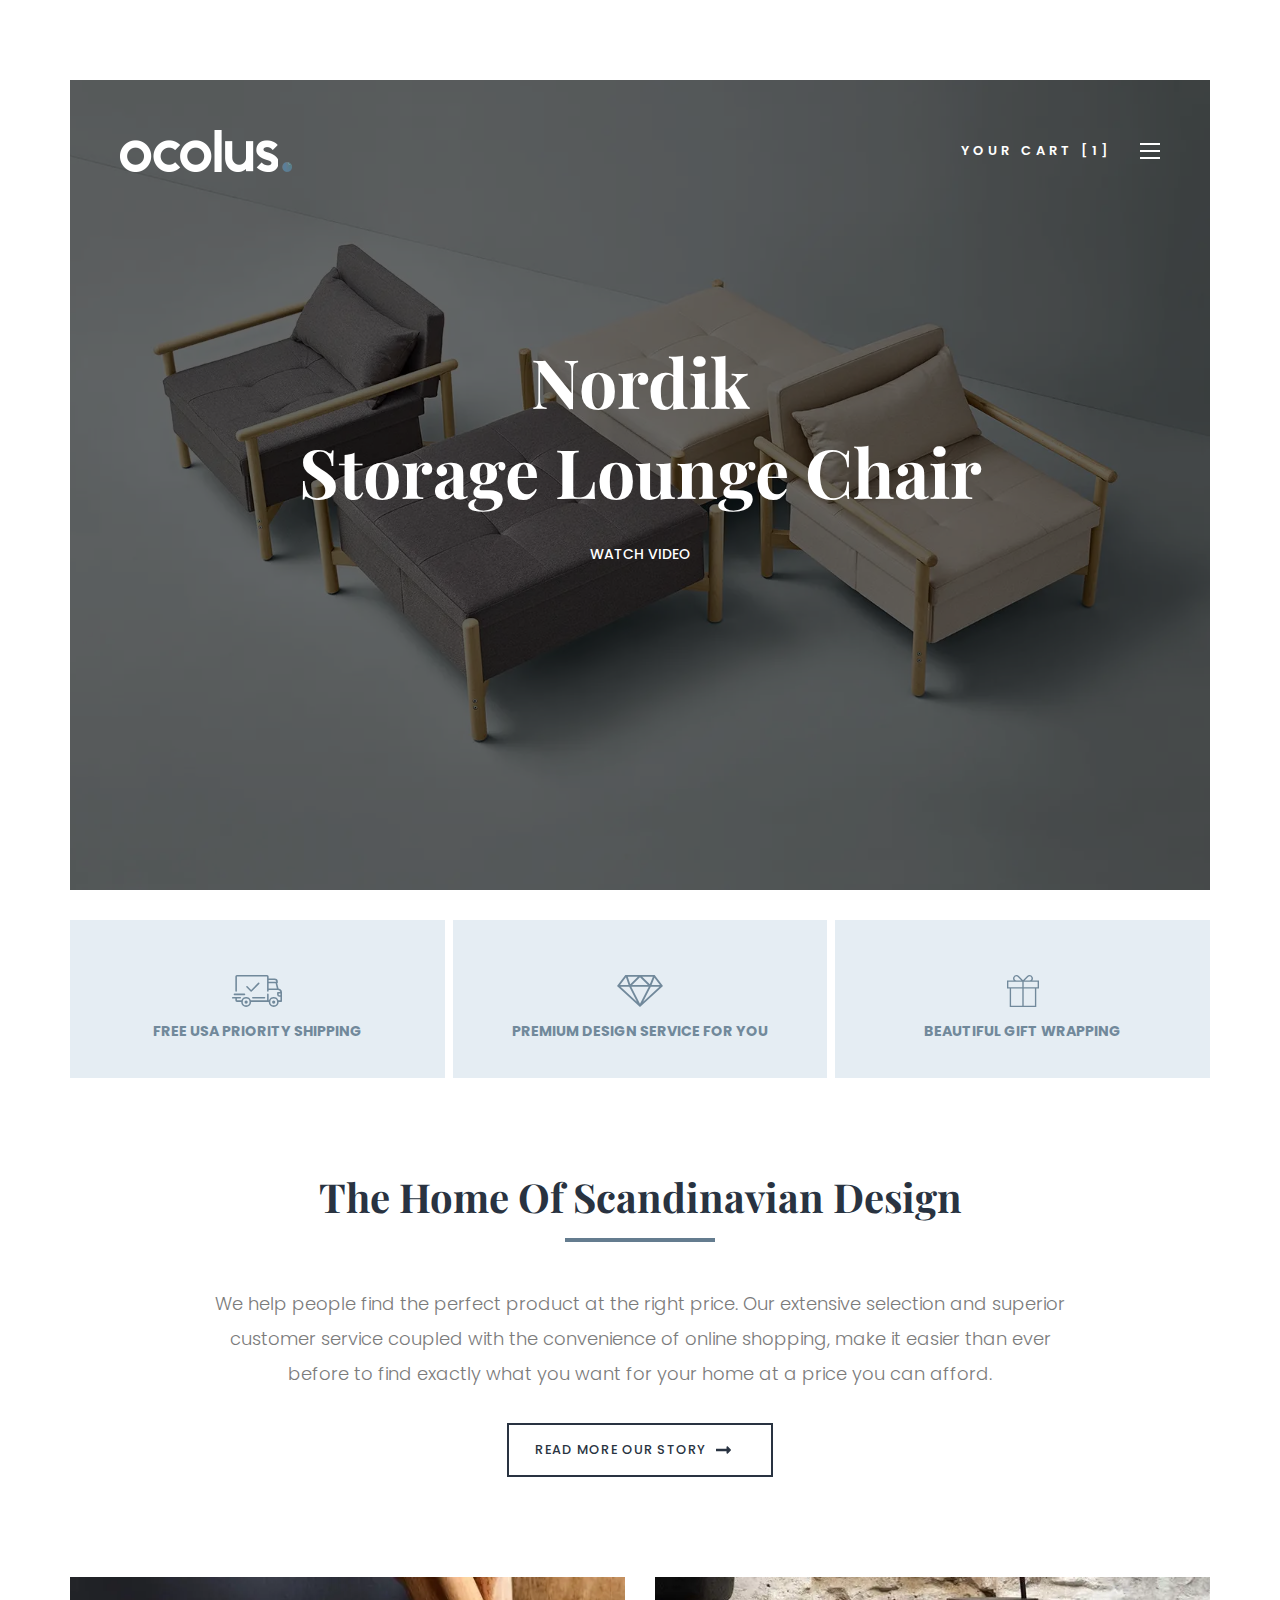
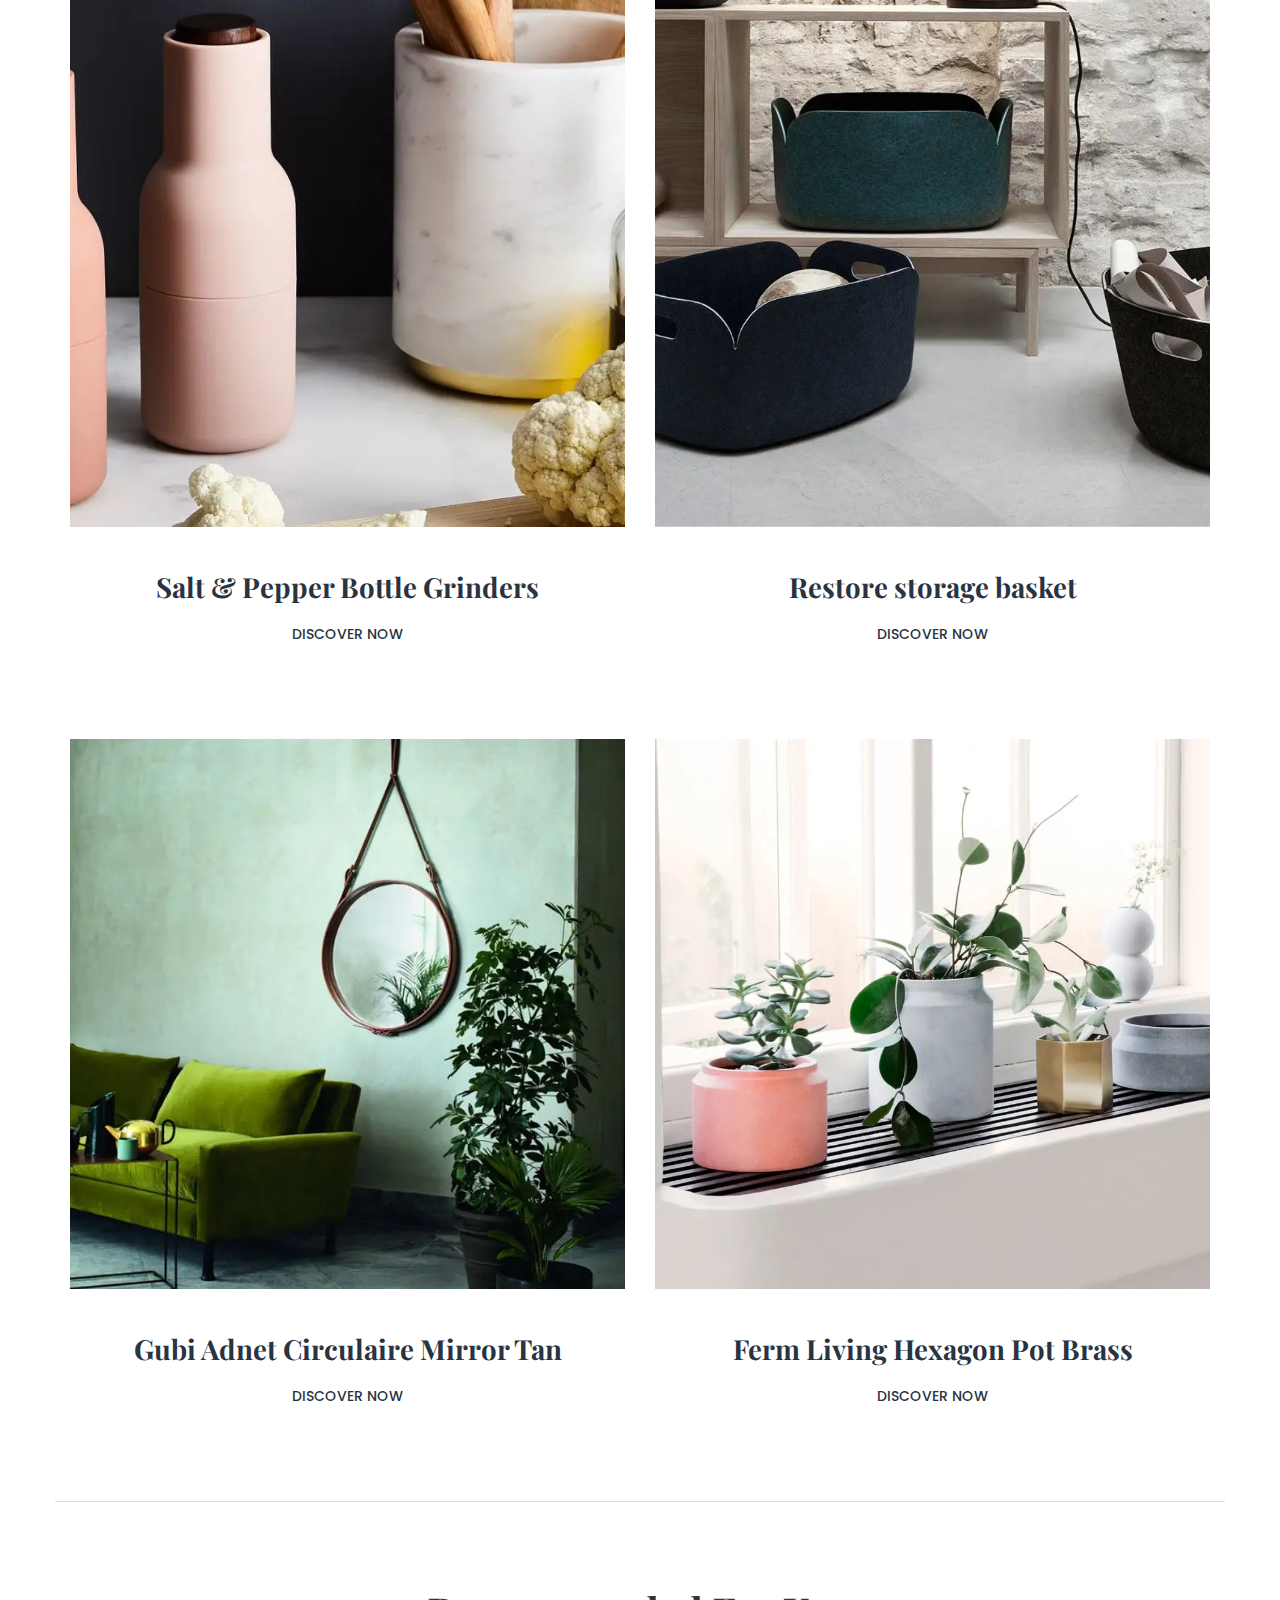
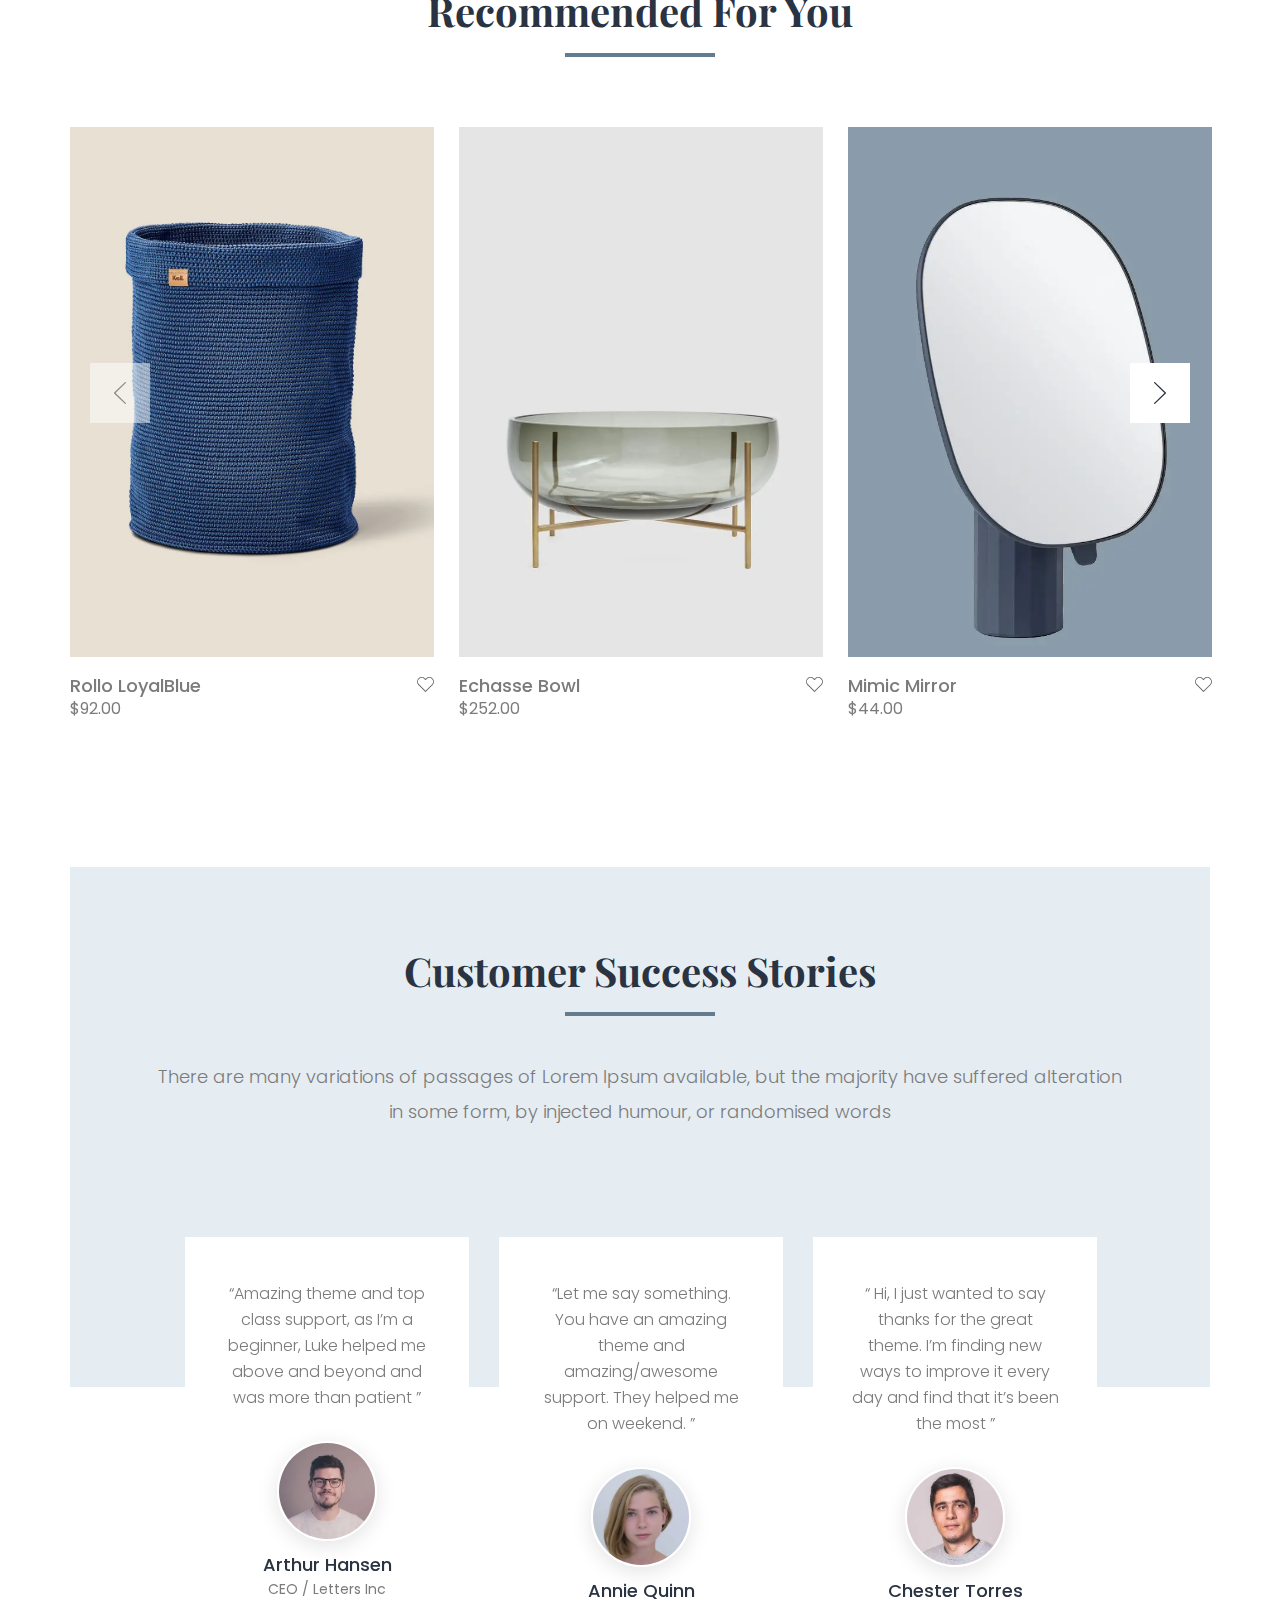
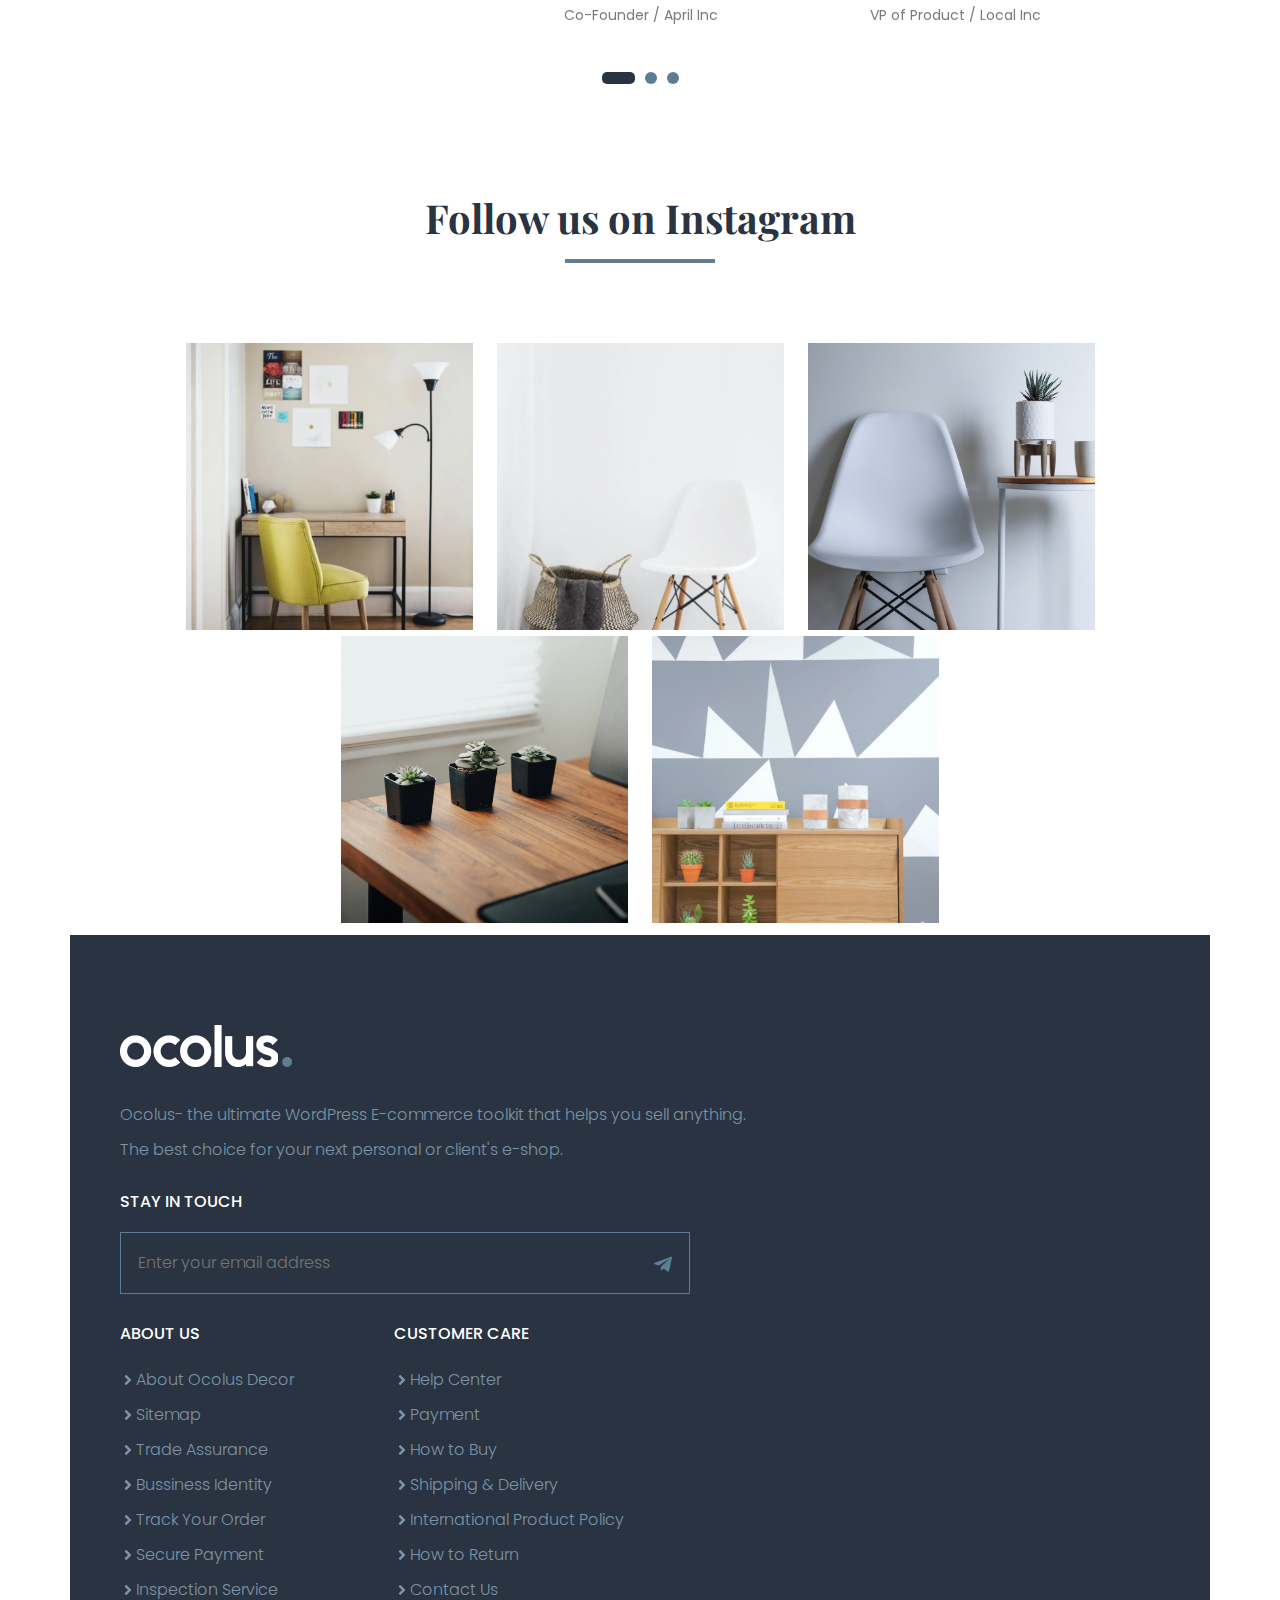
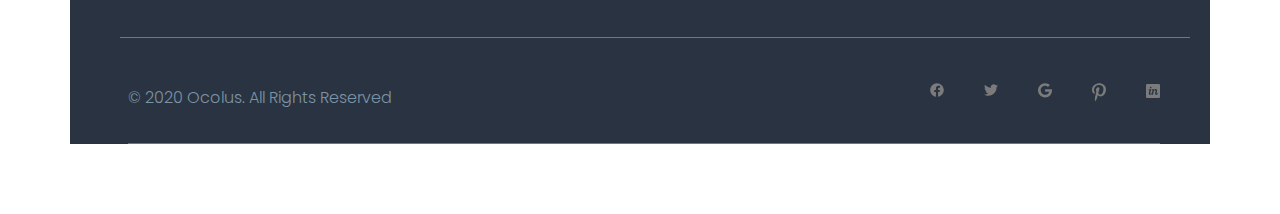
==== commit d4f472ce: "Add files via upload" ====
--- a/index.html
+++ b/index.html
@@ -67,7 +67,7 @@
                         </div>                     </div>                     <div class="header_img-bg">-                        <picture><source srcset="./img/header/header_img_01.webp" type="image/webp"><img src="./img/header/header_img_01.jpg" alt=""></picture>+                        <picture><source srcset="./img/header/header_img_02.webp" type="image/webp"><img src="./img/header/header_img_02.jpg" alt=""></picture>                         <span></span>                     </div>                 </div>--- a/css/style.min.css
+++ b/css/style.min.css
@@ -1 +1 @@
-@charset "UTF-8";@import url('https://fonts.googleapis.com/css2?family=Playfair+Display:wght@700&family=Poppins:wght@300; 400;500;600&display=swap');*{padding:0;margin:0;border:0}*,:after,:before{-webkit-box-sizing:border-box;box-sizing:border-box}:active,:focus{outline:0}a:active,a:focus{outline:0}aside,footer,header,nav{display:block}body,html{height:100%;width:100%;font-size:100%;line-height:1;font-size:14px;-ms-text-size-adjust:100%;-moz-text-size-adjust:100%;-webkit-text-size-adjust:100%}button,input,textarea{font-family:inherit}input::-ms-clear{display:none}button{cursor:pointer}button::-moz-focus-inner{padding:0;border:0}a,a:visited{text-decoration:none}a:hover{text-decoration:none}ul li{list-style:none}img{vertical-align:top}h1,h2,h3,h4,h5,h6{font-size:inherit;font-weight:inherit}.slick-list{overflow:hidden}.slick-track{display:-webkit-box;display:-ms-flexbox;display:flex;overflow:hidden}body{font-family:Poppins,sans-serif;height:100%}body.lock{overflow:hidden}.conteiner{max-width:1922px;margin:0 auto;padding:0 70px}.ibg{background-repeat:no-repeat;background-size:cover;background-position:center}.ibg img{display:none}.title{font-family:'Playfair Display',serif;font-weight:700;position:relative;color:#293341}.title::after{content:'';position:absolute;bottom:0;left:0;right:0;background-color:#647c8f;width:150px;height:4px;margin:0 auto}.text{font-size:18px;font-weight:300;line-height:35px;color:#7b7b7b;margin:0 auto}.btn{border:2px solid #293341;max-height:55px;display:inline-block;-webkit-transition:.3s;-o-transition:.3s;transition:.3s;font-size:calc(11px + 3 * ((100vw - 320px)/ 1600));font-weight:500;line-height:50px;letter-spacing:.1em;-webkit-box-align:center;-ms-flex-align:center;align-items:center;color:#293341}.btn svg{display:inline-block;height:30px;width:25px;-webkit-box-align:center;-ms-flex-align:center;align-items:center;padding-left:10px;fill:#293341;-webkit-transition:.3s;-o-transition:.3s;transition:.3s}.header_wrapper{min-height:100vh;padding:10px 0;display:-webkit-box;display:-ms-flexbox;display:flex;-webkit-box-orient:vertical;-webkit-box-direction:normal;-ms-flex-direction:column;flex-direction:column}.header_fullscreen{min-height:100vh;display:-webkit-box;display:-ms-flexbox;display:flex;padding:20px 0}.header_body{position:relative;overflow:hidden;-webkit-box-flex:1;-ms-flex:1 1 auto;flex:1 1 auto;margin-top:50px;margin-bottom:0;display:-webkit-box;display:-ms-flexbox;display:flex;-webkit-box-orient:vertical;-webkit-box-direction:normal;-ms-flex-direction:column;flex-direction:column}.header_nav{display:-webkit-box;display:-ms-flexbox;display:flex;z-index:2}.header_menu{display:-webkit-box;display:-ms-flexbox;display:flex;-webkit-box-align:center;-ms-flex-align:center;align-items:center}.header_menu-link{position:fixed;top:0;left:-100%;width:100%;height:100%;background-color:#293341;z-index:5;-webkit-transition:.3s;-o-transition:.3s;transition:.3s;overflow:auto}.header_menu-link.active{left:0}.header_list-link{padding:230px 0 0 120px;display:-webkit-box;display:-ms-flexbox;display:flex;-webkit-box-orient:vertical;-webkit-box-direction:normal;-ms-flex-direction:column;flex-direction:column}.header_item-link{display:inline-block;margin-bottom:30px}.header_link-menu{font-size:calc(25px + 15 * ((100vw - 320px)/ 1600));font-weight:600;color:#fff;text-transform:uppercase;-webkit-transition:.3s;-o-transition:.3s;transition:.3s}.header_text-body{display:-webkit-box;display:-ms-flexbox;display:flex;padding:0 10px;margin-top:10%}.header_text{position:relative;z-index:1;text-align:center;display:-webkit-box;display:-ms-flexbox;display:flex;-webkit-box-orient:vertical;-webkit-box-direction:normal;-ms-flex-direction:column;flex-direction:column;-webkit-box-pack:center;-ms-flex-pack:center;justify-content:center;margin:0 auto;max-width:762px}.header_title{font-size:calc(50px + 30 * ((100vw - 320px)/ 1600));line-height:90px;color:#fff;margin-bottom:30px}.header_title:after{content:none}.header_subtitle{font-size:14px;font-weight:500;line-height:17px;text-transform:uppercase}.header_subtitle a{color:#fff}.header_img-bg{position:absolute;height:100%;width:100%;top:0;left:0}.header_img-bg span{position:absolute;width:100%;height:100%;top:0;left:0;background-color:rgba(0,0,0,.6)}.header_img-bg img{width:100%;height:100%;-o-object-fit:cover;object-fit:cover}.nav_header{-webkit-box-pack:justify;-ms-flex-pack:justify;justify-content:space-between;padding:50px;-webkit-box-align:center;-ms-flex-align:center;align-items:center}.nav_header.active{position:relative}.nav_header.active::before{content:'';position:absolute;top:0;left:0;width:100%;height:100%;background-color:#293341;z-index:6}.nav_logo{z-index:6}.nav_logo img{max-width:100%;padding-right:20px}.nav_menu{display:-webkit-box;display:-ms-flexbox;display:flex}.nav_cart{z-index:6;margin-right:28px}.nav_cart a{font-family:Poppins,sans-serif;font-size:13px;font-weight:600;line-height:30px;letter-spacing:.3em;text-transform:uppercase;color:#fff;display:-webkit-box;display:-ms-flexbox;display:flex}.nav_cart svg{display:none}.icon_menu{display:block;-webkit-box-align:center;-ms-flex-align:center;align-items:center;position:relative;width:20px;height:16px;cursor:pointer;z-index:6}.icon_menu span{-webkit-transition:all .3s ease 0s;-o-transition:all .3s ease 0s;transition:all .3s ease 0s;top:calc(50% - 1px);left:0;position:absolute;width:100%;height:2px;background-color:#fff}.icon_menu span:first-child{top:0}.icon_menu span:last-child{top:auto;bottom:0}.icon_menu.active span{-webkit-transform:scale(0);-ms-transform:scale(0);transform:scale(0);background-color:#989898}.icon_menu.active span:first-child{-webkit-transform:rotate(-45deg);-ms-transform:rotate(-45deg);transform:rotate(-45deg);top:calc(50% - 1px)}.icon_menu.active span:last-child{-webkit-transform:rotate(45deg);-ms-transform:rotate(45deg);transform:rotate(45deg);bottom:calc(50% - 1px)}.block_row{display:-webkit-box;display:-ms-flexbox;display:flex;-ms-flex-wrap:wrap;flex-wrap:wrap}.block_column{-webkit-box-flex:1;-ms-flex:1 1 30%;flex:1 1 30%;background:#e5edf3;text-align:center;margin-bottom:10px}.block_column:not(:last-child){margin-right:8px}.block_icon{margin-top:55px}.block_title{font-size:calc(13px + 2 * ((100vw - 320px)/ 1600));font-weight:700;color:#71899b;margin-top:15px;margin-bottom:40px}.intro_section{padding-top:85px;margin-bottom:50px}.intro_body{text-align:center}.intro_title{font-size:40px;line-height:47px;color:#293341;padding-bottom:22px}.intro_text{max-width:853px;margin-top:43.5px;margin-bottom:32.5px}.intro_btn{padding:0 40px 0 26px}.section_product{padding-top:50px}.product_row{display:-webkit-box;display:-ms-flexbox;display:flex;-ms-flex-wrap:wrap;flex-wrap:wrap;text-align:center;margin:0 -15px;border-bottom:1px solid #ddd}.product_column{-webkit-box-flex:0;-ms-flex:0 1 50%;flex:0 1 50%;padding:0 15px;margin-bottom:96px}.product_img{margin-bottom:42px;height:550px;width:100%;-o-object-fit:cover;object-fit:cover;overflow:hidden}.product_img img{width:100%;height:100%;-o-object-fit:cover;object-fit:cover;-webkit-transition:.3s;-o-transition:.3s;transition:.3s}.product_title{margin-bottom:21px;font-size:calc(24px + 6 * ((100vw - 320px)/ 1600));line-height:35px;color:#293341}.product_title::after{content:none}.product_subtitle{font-size:14px;font-weight:500;line-height:18px;-webkit-transition:.3s;-o-transition:.3s;transition:.3s}.product_subtitle a{color:#293341;position:relative;-webkit-transition:.3s;-o-transition:.3s;transition:.3s}.product_subtitle a::after{content:'';position:absolute;width:147px;height:1px;background-color:#293341;top:50%;left:-25%;opacity:0;-webkit-transition:.3s;-o-transition:.3s;transition:.3s}.recommended_section{padding-top:85px;padding-bottom:80px}.recommended_title{text-align:center;font-size:40px;line-height:48px;padding-bottom:22px}.recommended_product{margin-top:70px}.recommended_row{display:-webkit-box;display:-ms-flexbox;display:flex;-ms-flex-wrap:wrap;flex-wrap:wrap;margin:0 -12.5px;min-width:0;position:relative}.recommended_column{padding:0 12.5px}.recommended_img{max-width:423px;height:530px;margin-bottom:20px;position:relative;overflow:hidden;-webkit-transition:.3s;-o-transition:.3s;transition:.3s}.recommended_img img{width:100%;height:100%;-o-object-fit:cover;object-fit:cover}.recommended_footer{display:-webkit-box;display:-ms-flexbox;display:flex;-webkit-box-pack:justify;-ms-flex-pack:justify;justify-content:space-between}.recommended_info{color:#7b7b7b}.recommended_title-product{font-weight:500;font-size:18px;margin-bottom:6px}.recommended_price{font-size:16px}.recommended_like svg{fill:#666}.product_btn{opacity:0;position:absolute;bottom:-50%;left:0;right:0;background-color:#fff;-webkit-transition:.3s;-o-transition:.3s;transition:.3s;line-height:50px;padding:0 40px 0 30px;text-align:center;margin:0 20%;color:#293341;font-weight:500;transition:.3s}.recommended_row .slick-arrow{position:absolute;top:40%;z-index:3;height:60px;width:60px;background-color:#fff;font-size:0}.recommended_row .slick-arrow.slick-prev{left:32.5px;background:url(../img/icons/arrow-prev.svg) 50% 50% no-repeat;background-color:#fff}.recommended_row .slick-arrow.slick-next{right:32.5px;background:url(../img/icons/arrow-next.svg) 50% 50% no-repeat;background-color:#fff}.slick-arrow.slick-disabled{opacity:.5}.section_testimoil{padding-top:70px;padding-bottom:45px}.testimoial_header{background-color:#e5edf3;text-align:center;height:520px;padding:0 10px}.testimoial_title{padding-top:80px;padding-bottom:22px;font-size:40px;line-height:47px}.testimoial_text{margin-top:43px;font-size:18px;font-weight:300;padding:0 10px}.testimoial_footer{padding:0 100px}.testimoial_row{display:-webkit-box;display:-ms-flexbox;display:flex;margin:0 auto;-webkit-box-pack:center;-ms-flex-pack:center;justify-content:center;z-index:3;min-width:0;position:relative}.testimoial_column{margin:0 15px;text-align:center;background-color:#fff}.testimoial_comment-text{margin:44px 37px 30px 37px;font-size:16px;line-height:26px}.testimoial_img{width:100px;height:100px;border:2px solid #fff;border-radius:50%;margin:0 auto;overflow:hidden;-webkit-box-shadow:0 5px 20px 1px rgba(0,0,0,.1);box-shadow:0 5px 20px 1px rgba(0,0,0,.1);margin-bottom:13px;-o-object-fit:cover;object-fit:cover}.testimoial_img img{max-width:100%;height:100%;-o-object-fit:cover;object-fit:cover}.comment_title{margin-bottom:40px}.comment_name{font-size:18px;font-weight:500;line-height:21px;color:#293341;margin-bottom:6px}.comment_lable{font-size:14px;line-height:17px;color:#7b7b7b}.testimoial_row .slick-list{overflow:hidden;margin-top:-150px}.testimoial_row .slick-track{display:-webkit-box;display:-ms-flexbox;display:flex;-webkit-box-pack:center;-ms-flex-pack:center;justify-content:center}.slick-dots{display:-webkit-box;display:-ms-flexbox;display:flex;position:absolute;font-size:0;z-index:3;bottom:-20px;cursor:pointer}.slick-dots li{font-size:0;background-color:#5c7e94;height:12px;width:12px;border-radius:50%;margin:0 5px}.slick-dots li.slick-active{width:33px;height:12px;background-color:#293341;border-radius:5px}.slick-dots li button{font-size:0}.section_instagram{padding-top:85px;margin-bottom:6px}.instagram_header{margin-bottom:80px}.instagram_title{font-size:40px;line-height:47px;padding-bottom:22px;text-align:center}.instagram_list{display:-webkit-box;display:-ms-flexbox;display:flex;-ms-flex-wrap:wrap;flex-wrap:wrap;-webkit-box-align:center;-ms-flex-align:center;align-items:center;text-align:center;-webkit-box-pack:center;-ms-flex-pack:center;justify-content:center}.instagram_item{margin:0 12px;margin-bottom:6px;-webkit-box-flex:0;-ms-flex:0 1 287px;flex:0 1 287px;position:relative;overflow:hidden}.instagram_img{width:100%;height:287px;cursor:pointer;-o-object-fit:cover;object-fit:cover}.instagram_img img{max-width:100%;-o-object-fit:cover;object-fit:cover}.instagram_link{opacity:1;position:absolute;top:-100%;left:0;background-color:rgba(0,0,0,.5);width:100%;height:100%;z-index:3;-webkit-transition:.3s;-o-transition:.3s;transition:.3s;-webkit-box-align:center;-ms-flex-align:center;align-items:center}.instagram_link svg{height:30px;width:30px;fill:#fff;margin:0 auto;margin-top:45%}.footer{padding-bottom:70px}.footer_body{background-color:#293341}.footer_top{padding:90px 20px 0 50px}.footer_row{display:-webkit-box;display:-ms-flexbox;display:flex;-webkit-box-pack:justify;-ms-flex-pack:justify;justify-content:space-between;padding-bottom:30px;border-bottom:1px solid #5c7e94}.footer_column.right{display:-webkit-box;display:-ms-flexbox;display:flex}.footer_logo img{margin-bottom:30px}.footer_logo-text{font-size:16px;font-weight:300;line-height:35px;color:#7d94a6;margin-bottom:24.5px}.footer_about-list{margin-right:146px}.footer_about-title,.footer_help-title{font-size:16px;font-weight:500;line-height:20px;color:#fff;margin-bottom:18.5px;text-transform:uppercase}.footer_item a{font-size:16px;font-weight:300;line-height:35px;color:#7d94a6;display:-webkit-box;display:-ms-flexbox;display:flex;-webkit-box-align:center;-ms-flex-align:center;align-items:center;-webkit-transition:.3s;-o-transition:.3s;transition:.3s}.footer_item a svg{height:16px;width:16px;fill:#7d94a6}.footer_help-list{margin-right:100px}.footer_bottom{margin-top:45px;padding:0 50px 0 58px}.footer_copyright{font-size:16px;font-weight:300;line-height:30px;color:#7d94a6}.footer_social-list{display:-webkit-box;display:-ms-flexbox;display:flex;text-align:center;-webkit-box-pack:center;-ms-flex-pack:center;justify-content:center}.footer_social-item{height:14px;width:14px}.footer_social-item svg{fill:#7b7b7b}.footer_social-item:not(:last-child){margin-right:40px}.feedback_title{font-size:16px;font-weight:500;line-height:20px;color:#fff;text-transform:uppercase;margin-bottom:20px}.feedback_input{max-width:570px;border:1px solid #5c7e94}.feedback_input form{display:-webkit-box;display:-ms-flexbox;display:flex;-webkit-box-pack:justify;-ms-flex-pack:justify;justify-content:space-between;-webkit-box-align:center;-ms-flex-align:center;align-items:center;padding:0 17px}.feedback_input input{width:80%;height:60px;background-color:transparent;color:#7d94a6;font-size:16px;font-weight:300}.feedback_input input ::-webkit-input-placeholder{color:#7d94a6}.feedback_input input ::-moz-placeholder{color:#7d94a6}.feedback_input input :-ms-input-placeholder{color:#7d94a6}.feedback_input input ::-ms-input-placeholder{color:#7d94a6}.feedback_input input ::placeholder{color:#7d94a6}.feedback_input button{height:18px;display:inline-block;background-color:transparent;width:18px}.feedback_input button svg{fill:#5c7e94}@media (min-width:992px){.btn:hover{background-color:#293341;color:#fff}.btn:hover svg{fill:#fff}.header_link-menu:hover{color:#cacccf}.product_img img:hover{-webkit-transform:scale(1.1);-ms-transform:scale(1.1);transform:scale(1.1)}.product_subtitle a:hover::after{opacity:1;left:-15%}.recommended_img:hover .product_btn{opacity:1;bottom:10%}.recommended_like svg:hover{fill:#db6649}.product_btn:hover{background-color:#293341;color:#fff}.instagram_item:hover .instagram_link{opacity:1;top:0}.footer_item a:hover{color:#7b7b7b}.footer_item a:hover svg{fill:#7b7b7b}}@media (max-width:1470px){.footer_about-list{margin-right:100px}.footer_help-list{margin-right:60px}}@media (max-width:1300px){.footer_row.top{-webkit-box-orient:vertical;-webkit-box-direction:normal;-ms-flex-direction:column;flex-direction:column}.feedback_footer{margin-bottom:30px}}@media (max-width:1200px){.product_img{height:450px}}@media (max-width:1150px){.testimoial_footer{padding:0 70px}}@media (max-width:1100px){.recommended_img{max-width:100%}}@media (max-width:992px){.conteiner{padding:0 50px}.header_body{margin-top:50px}.header_list-link{padding:230px 0 0 100px}.block_column{-webkit-box-flex:1;-ms-flex:1 1 100%;flex:1 1 100%}.block_column:not(:last-child){margin-right:0}.product_column{-webkit-box-flex:0;-ms-flex:0 1 100%;flex:0 1 100%;margin-bottom:76px}.product_img{height:550px;margin-bottom:32px}}@media (max-width:768px){.testimoial_footer{padding:0 30px}}@media (max-width:740px){.footer_row.bottom{-webkit-box-orient:vertical;-webkit-box-direction:reverse;-ms-flex-direction:column-reverse;flex-direction:column-reverse;text-align:center}.footer_copyright{margin-top:20px}}@media (max-width:700px){.conteiner{padding:0 30px}.header_body{margin-top:30px}.header_list-link{padding:200px 0 0 80px}.header_title{line-height:70px;margin-bottom:25px}}@media (max-width:610px){.footer_top{padding:30px 20px 0 30px}.footer_column.right{-webkit-box-orient:vertical;-webkit-box-direction:normal;-ms-flex-direction:column;flex-direction:column}.footer_about-list{margin-right:0;margin-bottom:20px}.footer_help-list{margin-right:0}.footer_social-item:not(:last-child){margin-right:20px}}@media (max-width:600px){.header_list-link{padding:180px 0 0 60px}.header_title{line-height:60px;margin-bottom:20px}.nav_header{padding:30px}.nav_cart a{font-size:0;-webkit-box-align:center;-ms-flex-align:center;align-items:center}.nav_cart svg{height:30px;width:26px;display:inline-block;-webkit-box-align:center;-ms-flex-align:center;align-items:center;line-height:20px;fill:#fff}}@media (max-width:600px) and (max-width:340px){.nav_cart svg{height:24px;width:20px}}@media (max-width:560px){.product_img{height:450px}}@media (max-width:520px){.testimoial_header{height:580px}.testimoial_footer{padding:0 10px}.testimoial_row .slick-list{margin-top:-140px}}@media (max-width:440px){.product_img{height:350px}}@media (max-width:425px){.recommended_row .slick-arrow{height:40px;width:40px}.section_testimoil{padding-top:40px}.slick-dots li{height:8px;width:8px}.slick-dots li.slick-active{height:8px;width:22px}.instagram_header{margin-bottom:50px}}@media (max-width:400px){.header_title{line-height:55px}.testimoial_row .slick-list{margin-top:-120px}}@media (max-width:390px){.testimoial_header{height:600px}.testimoial_footer{padding:0 5px}}@media (max-width:375px){.btn a svg{height:20px;width:22px}.header_list-link{padding:140px 0 0 60px}.product_img{height:350px}}@media (max-width:340px){.testimoial_row .slick-list{margin-top:-100px}}+@charset "UTF-8";@import url('https://fonts.googleapis.com/css2?family=Playfair+Display:wght@700&family=Poppins:wght@300; 400;500;600&display=swap');*{padding:0;margin:0;border:0}*,:after,:before{-webkit-box-sizing:border-box;box-sizing:border-box}:active,:focus{outline:0}a:active,a:focus{outline:0}aside,footer,header,nav{display:block}body,html{height:100%;width:100%;font-size:100%;line-height:1;font-size:14px;-ms-text-size-adjust:100%;-moz-text-size-adjust:100%;-webkit-text-size-adjust:100%}button,input,textarea{font-family:inherit}input::-ms-clear{display:none}button{cursor:pointer}button::-moz-focus-inner{padding:0;border:0}a,a:visited{text-decoration:none}a:hover{text-decoration:none}ul li{list-style:none}img{vertical-align:top}h1,h2,h3,h4,h5,h6{font-size:inherit;font-weight:inherit}.slick-list{overflow:hidden}.slick-track{display:-webkit-box;display:-ms-flexbox;display:flex;overflow:hidden}body{font-family:Poppins,sans-serif;height:100%}body.lock{overflow:hidden}.conteiner{max-width:1922px;margin:0 auto;padding:0 70px}.ibg{background-repeat:no-repeat;background-size:cover;background-position:center}.ibg img{display:none}.title{font-family:'Playfair Display',serif;font-weight:700;position:relative;color:#293341}.title::after{content:'';position:absolute;bottom:0;left:0;right:0;background-color:#647c8f;width:150px;height:4px;margin:0 auto}.text{font-size:18px;font-weight:300;line-height:35px;color:#7b7b7b;margin:0 auto}.btn{border:2px solid #293341;max-height:55px;display:inline-block;-webkit-transition:.3s;-o-transition:.3s;transition:.3s;font-size:calc(11px + 3 * ((100vw - 320px)/ 1600));font-weight:500;line-height:50px;letter-spacing:.1em;-webkit-box-align:center;-ms-flex-align:center;align-items:center;color:#293341}.btn svg{display:inline-block;height:30px;width:25px;-webkit-box-align:center;-ms-flex-align:center;align-items:center;padding-left:10px;fill:#293341;-webkit-transition:.3s;-o-transition:.3s;transition:.3s}.header_wrapper{min-height:100vh;padding:10px 0;display:-webkit-box;display:-ms-flexbox;display:flex;-webkit-box-orient:vertical;-webkit-box-direction:normal;-ms-flex-direction:column;flex-direction:column}.header_fullscreen{min-height:100vh;display:-webkit-box;display:-ms-flexbox;display:flex;padding:20px 0}.header_body{position:relative;overflow:hidden;-webkit-box-flex:1;-ms-flex:1 1 auto;flex:1 1 auto;margin-top:50px;margin-bottom:0;display:-webkit-box;display:-ms-flexbox;display:flex;-webkit-box-orient:vertical;-webkit-box-direction:normal;-ms-flex-direction:column;flex-direction:column}.header_nav{display:-webkit-box;display:-ms-flexbox;display:flex;z-index:2}.header_menu{display:-webkit-box;display:-ms-flexbox;display:flex;-webkit-box-align:center;-ms-flex-align:center;align-items:center}.header_menu-link{position:fixed;top:0;left:-100%;width:100%;height:100%;background-color:#293341;z-index:5;-webkit-transition:.3s;-o-transition:.3s;transition:.3s;overflow:auto}.header_menu-link.active{left:0}.header_list-link{padding:230px 0 0 120px;display:-webkit-box;display:-ms-flexbox;display:flex;-webkit-box-orient:vertical;-webkit-box-direction:normal;-ms-flex-direction:column;flex-direction:column}.header_item-link{display:inline-block;margin-bottom:30px}.header_link-menu{font-size:calc(25px + 15 * ((100vw - 320px)/ 1600));font-weight:600;color:#fff;text-transform:uppercase;-webkit-transition:.3s;-o-transition:.3s;transition:.3s}.header_text-body{display:-webkit-box;display:-ms-flexbox;display:flex;padding:0 10px;margin-top:10%}.header_text{position:relative;z-index:1;text-align:center;display:-webkit-box;display:-ms-flexbox;display:flex;-webkit-box-orient:vertical;-webkit-box-direction:normal;-ms-flex-direction:column;flex-direction:column;-webkit-box-pack:center;-ms-flex-pack:center;justify-content:center;margin:0 auto;max-width:762px}.header_title{font-size:calc(50px + 30 * ((100vw - 320px)/ 1600));line-height:90px;color:#fff;margin-bottom:30px}.header_title:after{content:none}.header_subtitle{font-size:14px;font-weight:500;line-height:17px;text-transform:uppercase}.header_subtitle a{color:#fff}.header_img-bg{position:absolute;height:100%;width:100%;top:0;left:0}.header_img-bg span{position:absolute;width:100%;height:100%;top:0;left:0;background-color:rgba(0,0,0,.6)}.header_img-bg img{width:100%;height:100%;-o-object-fit:cover;object-fit:cover}.nav_header{-webkit-box-pack:justify;-ms-flex-pack:justify;justify-content:space-between;padding:50px;-webkit-box-align:center;-ms-flex-align:center;align-items:center}.nav_header.active{position:relative}.nav_header.active::before{content:'';position:absolute;top:0;left:0;width:100%;height:100%;background-color:#293341;z-index:6}.nav_logo{z-index:6}.nav_logo img{max-width:100%;padding-right:20px}.nav_menu{display:-webkit-box;display:-ms-flexbox;display:flex}.nav_cart{z-index:6;margin-right:28px}.nav_cart a{font-family:Poppins,sans-serif;font-size:13px;font-weight:600;line-height:30px;letter-spacing:.3em;text-transform:uppercase;color:#fff;display:-webkit-box;display:-ms-flexbox;display:flex}.nav_cart svg{display:none}.icon_menu{display:block;-webkit-box-align:center;-ms-flex-align:center;align-items:center;position:relative;width:20px;height:16px;cursor:pointer;z-index:6}.icon_menu span{-webkit-transition:all .3s ease 0s;-o-transition:all .3s ease 0s;transition:all .3s ease 0s;top:calc(50% - 1px);left:0;position:absolute;width:100%;height:2px;background-color:#fff}.icon_menu span:first-child{top:0}.icon_menu span:last-child{top:auto;bottom:0}.icon_menu.active span{-webkit-transform:scale(0);-ms-transform:scale(0);transform:scale(0);background-color:#989898}.icon_menu.active span:first-child{-webkit-transform:rotate(-45deg);-ms-transform:rotate(-45deg);transform:rotate(-45deg);top:calc(50% - 1px)}.icon_menu.active span:last-child{-webkit-transform:rotate(45deg);-ms-transform:rotate(45deg);transform:rotate(45deg);bottom:calc(50% - 1px)}.block_row{display:-webkit-box;display:-ms-flexbox;display:flex;-ms-flex-wrap:wrap;flex-wrap:wrap}.block_column{-webkit-box-flex:1;-ms-flex:1 1 30%;flex:1 1 30%;background:#e5edf3;text-align:center;margin-bottom:10px}.block_column:not(:last-child){margin-right:8px}.block_icon{margin-top:55px}.block_title{font-size:calc(13px + 2 * ((100vw - 320px)/ 1600));font-weight:700;color:#71899b;margin-top:15px;margin-bottom:40px}.intro_section{padding-top:85px;margin-bottom:50px}.intro_body{text-align:center}.intro_title{font-size:40px;line-height:47px;color:#293341;padding-bottom:22px}.intro_text{max-width:853px;margin-top:43.5px;margin-bottom:32.5px}.intro_btn{padding:0 40px 0 26px;display:-webkit-inline-box;display:-ms-inline-flexbox;display:inline-flex}.section_product{padding-top:50px}.product_row{display:-webkit-box;display:-ms-flexbox;display:flex;-ms-flex-wrap:wrap;flex-wrap:wrap;text-align:center;margin:0 -15px;border-bottom:1px solid #ddd}.product_column{-webkit-box-flex:0;-ms-flex:0 1 50%;flex:0 1 50%;padding:0 15px;margin-bottom:96px}.product_img{margin-bottom:42px;height:550px;width:100%;-o-object-fit:cover;object-fit:cover;overflow:hidden}.product_img img{width:100%;height:100%;-o-object-fit:cover;object-fit:cover;-webkit-transition:.3s;-o-transition:.3s;transition:.3s}.product_title{margin-bottom:21px;font-size:calc(24px + 6 * ((100vw - 320px)/ 1600));line-height:35px;color:#293341}.product_title::after{content:none}.product_subtitle{font-size:14px;font-weight:500;line-height:18px;-webkit-transition:.3s;-o-transition:.3s;transition:.3s}.product_subtitle a{color:#293341;position:relative;-webkit-transition:.3s;-o-transition:.3s;transition:.3s}.product_subtitle a::after{content:'';position:absolute;width:147px;height:1px;background-color:#293341;top:50%;left:-25%;opacity:0;-webkit-transition:.3s;-o-transition:.3s;transition:.3s}.recommended_section{padding-top:85px;padding-bottom:80px}.recommended_title{text-align:center;font-size:40px;line-height:48px;padding-bottom:22px}.recommended_product{margin-top:70px}.recommended_row{display:-webkit-box;display:-ms-flexbox;display:flex;-ms-flex-wrap:wrap;flex-wrap:wrap;margin:0 -12.5px;min-width:0;position:relative}.recommended_column{padding:0 12.5px}.recommended_img{max-width:423px;height:530px;margin-bottom:20px;position:relative;overflow:hidden;-webkit-transition:.3s;-o-transition:.3s;transition:.3s}.recommended_img img{width:100%;height:100%;-o-object-fit:cover;object-fit:cover}.recommended_footer{display:-webkit-box;display:-ms-flexbox;display:flex;-webkit-box-pack:justify;-ms-flex-pack:justify;justify-content:space-between}.recommended_info{color:#7b7b7b}.recommended_title-product{font-weight:500;font-size:18px;margin-bottom:6px}.recommended_price{font-size:16px}.recommended_like svg{fill:#666}.product_btn{opacity:0;position:absolute;bottom:-50%;left:0;right:0;background-color:#fff;-webkit-transition:.3s;-o-transition:.3s;transition:.3s;line-height:50px;padding:0 40px 0 30px;text-align:center;margin:0 20%;color:#293341;font-weight:500;transition:.3s}.recommended_row .slick-arrow{position:absolute;top:40%;z-index:3;height:60px;width:60px;background-color:#fff;font-size:0}.recommended_row .slick-arrow.slick-prev{left:32.5px;background:url(../img/icons/arrow-prev.svg) 50% 50% no-repeat;background-color:#fff}.recommended_row .slick-arrow.slick-next{right:32.5px;background:url(../img/icons/arrow-next.svg) 50% 50% no-repeat;background-color:#fff}.slick-arrow.slick-disabled{opacity:.5}.section_testimoil{padding-top:70px;padding-bottom:45px}.testimoial_header{background-color:#e5edf3;text-align:center;height:520px;padding:0 10px}.testimoial_title{padding-top:80px;padding-bottom:22px;font-size:40px;line-height:47px}.testimoial_text{margin-top:43px;font-size:18px;font-weight:300;padding:0 10px}.testimoial_footer{padding:0 100px}.testimoial_row{display:-webkit-box;display:-ms-flexbox;display:flex;margin:0 auto;-webkit-box-pack:center;-ms-flex-pack:center;justify-content:center;z-index:3;min-width:0;position:relative}.testimoial_column{margin:0 15px;text-align:center;background-color:#fff}.testimoial_comment-text{margin:44px 37px 30px 37px;font-size:16px;line-height:26px}.testimoial_img{width:100px;height:100px;border:2px solid #fff;border-radius:50%;margin:0 auto;overflow:hidden;-webkit-box-shadow:0 5px 20px 1px rgba(0,0,0,.1);box-shadow:0 5px 20px 1px rgba(0,0,0,.1);margin-bottom:13px;-o-object-fit:cover;object-fit:cover}.testimoial_img img{max-width:100%;height:100%;-o-object-fit:cover;object-fit:cover}.comment_title{margin-bottom:40px}.comment_name{font-size:18px;font-weight:500;line-height:21px;color:#293341;margin-bottom:6px}.comment_lable{font-size:14px;line-height:17px;color:#7b7b7b}.testimoial_row .slick-list{overflow:hidden;margin-top:-150px}.testimoial_row .slick-track{display:-webkit-box;display:-ms-flexbox;display:flex;-webkit-box-pack:center;-ms-flex-pack:center;justify-content:center}.slick-dots{display:-webkit-box;display:-ms-flexbox;display:flex;position:absolute;font-size:0;z-index:3;bottom:-20px;cursor:pointer}.slick-dots li{font-size:0;background-color:#5c7e94;height:12px;width:12px;border-radius:50%;margin:0 5px}.slick-dots li.slick-active{width:33px;height:12px;background-color:#293341;border-radius:5px}.slick-dots li button{font-size:0}.section_instagram{padding-top:85px;margin-bottom:6px}.instagram_header{margin-bottom:80px}.instagram_title{font-size:40px;line-height:47px;padding-bottom:22px;text-align:center}.instagram_list{display:-webkit-box;display:-ms-flexbox;display:flex;-ms-flex-wrap:wrap;flex-wrap:wrap;-webkit-box-align:center;-ms-flex-align:center;align-items:center;text-align:center;-webkit-box-pack:center;-ms-flex-pack:center;justify-content:center}.instagram_item{margin:0 12px;margin-bottom:6px;-webkit-box-flex:0;-ms-flex:0 1 287px;flex:0 1 287px;position:relative;overflow:hidden}.instagram_img{width:100%;height:287px;cursor:pointer;-o-object-fit:cover;object-fit:cover}.instagram_img img{max-width:100%;-o-object-fit:cover;object-fit:cover}.instagram_link{opacity:1;position:absolute;top:-100%;left:0;background-color:rgba(0,0,0,.5);width:100%;height:100%;z-index:3;-webkit-transition:.3s;-o-transition:.3s;transition:.3s;-webkit-box-align:center;-ms-flex-align:center;align-items:center}.instagram_link svg{height:30px;width:30px;fill:#fff;margin:0 auto;margin-top:45%}.footer{padding-bottom:70px}.footer_body{background-color:#293341}.footer_top{padding:90px 20px 0 50px}.footer_row{display:-webkit-box;display:-ms-flexbox;display:flex;-webkit-box-pack:justify;-ms-flex-pack:justify;justify-content:space-between;padding-bottom:30px;border-bottom:1px solid #5c7e94}.footer_column.right{display:-webkit-box;display:-ms-flexbox;display:flex}.footer_logo img{margin-bottom:30px}.footer_logo-text{font-size:16px;font-weight:300;line-height:35px;color:#7d94a6;margin-bottom:24.5px}.footer_about-list{margin-right:146px}.footer_about-title,.footer_help-title{font-size:16px;font-weight:500;line-height:20px;color:#fff;margin-bottom:18.5px;text-transform:uppercase}.footer_item a{font-size:16px;font-weight:300;line-height:35px;color:#7d94a6;display:-webkit-box;display:-ms-flexbox;display:flex;-webkit-box-align:center;-ms-flex-align:center;align-items:center;-webkit-transition:.3s;-o-transition:.3s;transition:.3s}.footer_item a svg{height:16px;width:16px;fill:#7d94a6}.footer_help-list{margin-right:100px}.footer_bottom{margin-top:45px;padding:0 50px 0 58px}.footer_copyright{font-size:16px;font-weight:300;line-height:30px;color:#7d94a6}.footer_social-list{display:-webkit-box;display:-ms-flexbox;display:flex;text-align:center;-webkit-box-pack:center;-ms-flex-pack:center;justify-content:center}.footer_social-item{height:14px;width:14px}.footer_social-item svg{fill:#7b7b7b}.footer_social-item:not(:last-child){margin-right:40px}.feedback_title{font-size:16px;font-weight:500;line-height:20px;color:#fff;text-transform:uppercase;margin-bottom:20px}.feedback_input{max-width:570px;border:1px solid #5c7e94}.feedback_input form{display:-webkit-box;display:-ms-flexbox;display:flex;-webkit-box-pack:justify;-ms-flex-pack:justify;justify-content:space-between;-webkit-box-align:center;-ms-flex-align:center;align-items:center;padding:0 17px}.feedback_input input{width:80%;height:60px;background-color:transparent;color:#7d94a6;font-size:16px;font-weight:300}.feedback_input input ::-webkit-input-placeholder{color:#7d94a6}.feedback_input input ::-moz-placeholder{color:#7d94a6}.feedback_input input :-ms-input-placeholder{color:#7d94a6}.feedback_input input ::-ms-input-placeholder{color:#7d94a6}.feedback_input input ::placeholder{color:#7d94a6}.feedback_input button{height:18px;display:inline-block;background-color:transparent;width:18px}.feedback_input button svg{fill:#5c7e94}@media (min-width:992px){.btn:hover{background-color:#293341;color:#fff}.btn:hover svg{fill:#fff}.header_link-menu:hover{color:#cacccf}.product_img img:hover{-webkit-transform:scale(1.1);-ms-transform:scale(1.1);transform:scale(1.1)}.product_subtitle a:hover::after{opacity:1;left:-15%}.recommended_img:hover .product_btn{opacity:1;bottom:10%}.recommended_like svg:hover{fill:#db6649}.product_btn:hover{background-color:#293341;color:#fff}.instagram_item:hover .instagram_link{opacity:1;top:0}.footer_item a:hover{color:#7b7b7b}.footer_item a:hover svg{fill:#7b7b7b}}@media (max-width:1470px){.footer_about-list{margin-right:100px}.footer_help-list{margin-right:60px}}@media (max-width:1300px){.footer_row.top{-webkit-box-orient:vertical;-webkit-box-direction:normal;-ms-flex-direction:column;flex-direction:column}.feedback_footer{margin-bottom:30px}}@media (max-width:1200px){.product_img{height:450px}}@media (max-width:1150px){.testimoial_footer{padding:0 70px}}@media (max-width:1100px){.recommended_img{max-width:100%}}@media (max-width:992px){.conteiner{padding:0 50px}.header_body{margin-top:50px}.header_list-link{padding:230px 0 0 100px}.block_column{-webkit-box-flex:1;-ms-flex:1 1 100%;flex:1 1 100%}.block_column:not(:last-child){margin-right:0}.product_column{-webkit-box-flex:0;-ms-flex:0 1 100%;flex:0 1 100%;margin-bottom:76px}.product_img{height:550px;margin-bottom:32px}}@media (max-width:768px){.testimoial_footer{padding:0 30px}}@media (max-width:740px){.footer_row.bottom{-webkit-box-orient:vertical;-webkit-box-direction:reverse;-ms-flex-direction:column-reverse;flex-direction:column-reverse;text-align:center}.footer_copyright{margin-top:20px}}@media (max-width:700px){.conteiner{padding:0 30px}.header_body{margin-top:30px}.header_list-link{padding:200px 0 0 80px}.header_title{line-height:70px;margin-bottom:25px}}@media (max-width:610px){.footer_top{padding:30px 20px 0 30px}.footer_column.right{-webkit-box-orient:vertical;-webkit-box-direction:normal;-ms-flex-direction:column;flex-direction:column}.footer_about-list{margin-right:0;margin-bottom:20px}.footer_help-list{margin-right:0}.footer_social-item:not(:last-child){margin-right:20px}}@media (max-width:600px){.header_list-link{padding:180px 0 0 60px}.header_title{line-height:60px;margin-bottom:20px}.nav_header{padding:30px}.nav_cart a{font-size:0;-webkit-box-align:center;-ms-flex-align:center;align-items:center}.nav_cart svg{height:30px;width:26px;display:inline-block;-webkit-box-align:center;-ms-flex-align:center;align-items:center;line-height:20px;fill:#fff}}@media (max-width:600px) and (max-width:340px){.nav_cart svg{height:24px;width:20px}}@media (max-width:560px){.product_img{height:450px}}@media (max-width:520px){.testimoial_header{height:580px}.testimoial_footer{padding:0 10px}.testimoial_row .slick-list{margin-top:-140px}}@media (max-width:440px){.product_img{height:350px}}@media (max-width:426px){.conteiner{padding:10px}}@media (max-width:425px){.recommended_row .slick-arrow{height:40px;width:40px}.section_testimoil{padding-top:40px}.slick-dots li{height:8px;width:8px}.slick-dots li.slick-active{height:8px;width:22px}.instagram_header{margin-bottom:50px}}@media (max-width:400px){.header_title{line-height:55px}.testimoial_row .slick-list{margin-top:-120px}}@media (max-width:390px){.testimoial_header{height:600px}.testimoial_footer{padding:0 5px}}@media (max-width:375px){.btn a svg{height:20px;width:22px}.header_list-link{padding:140px 0 0 60px}.product_img{height:350px}}@media (max-width:340px){.testimoial_header{height:625px}.testimoial_row .slick-list{margin-top:-120px}}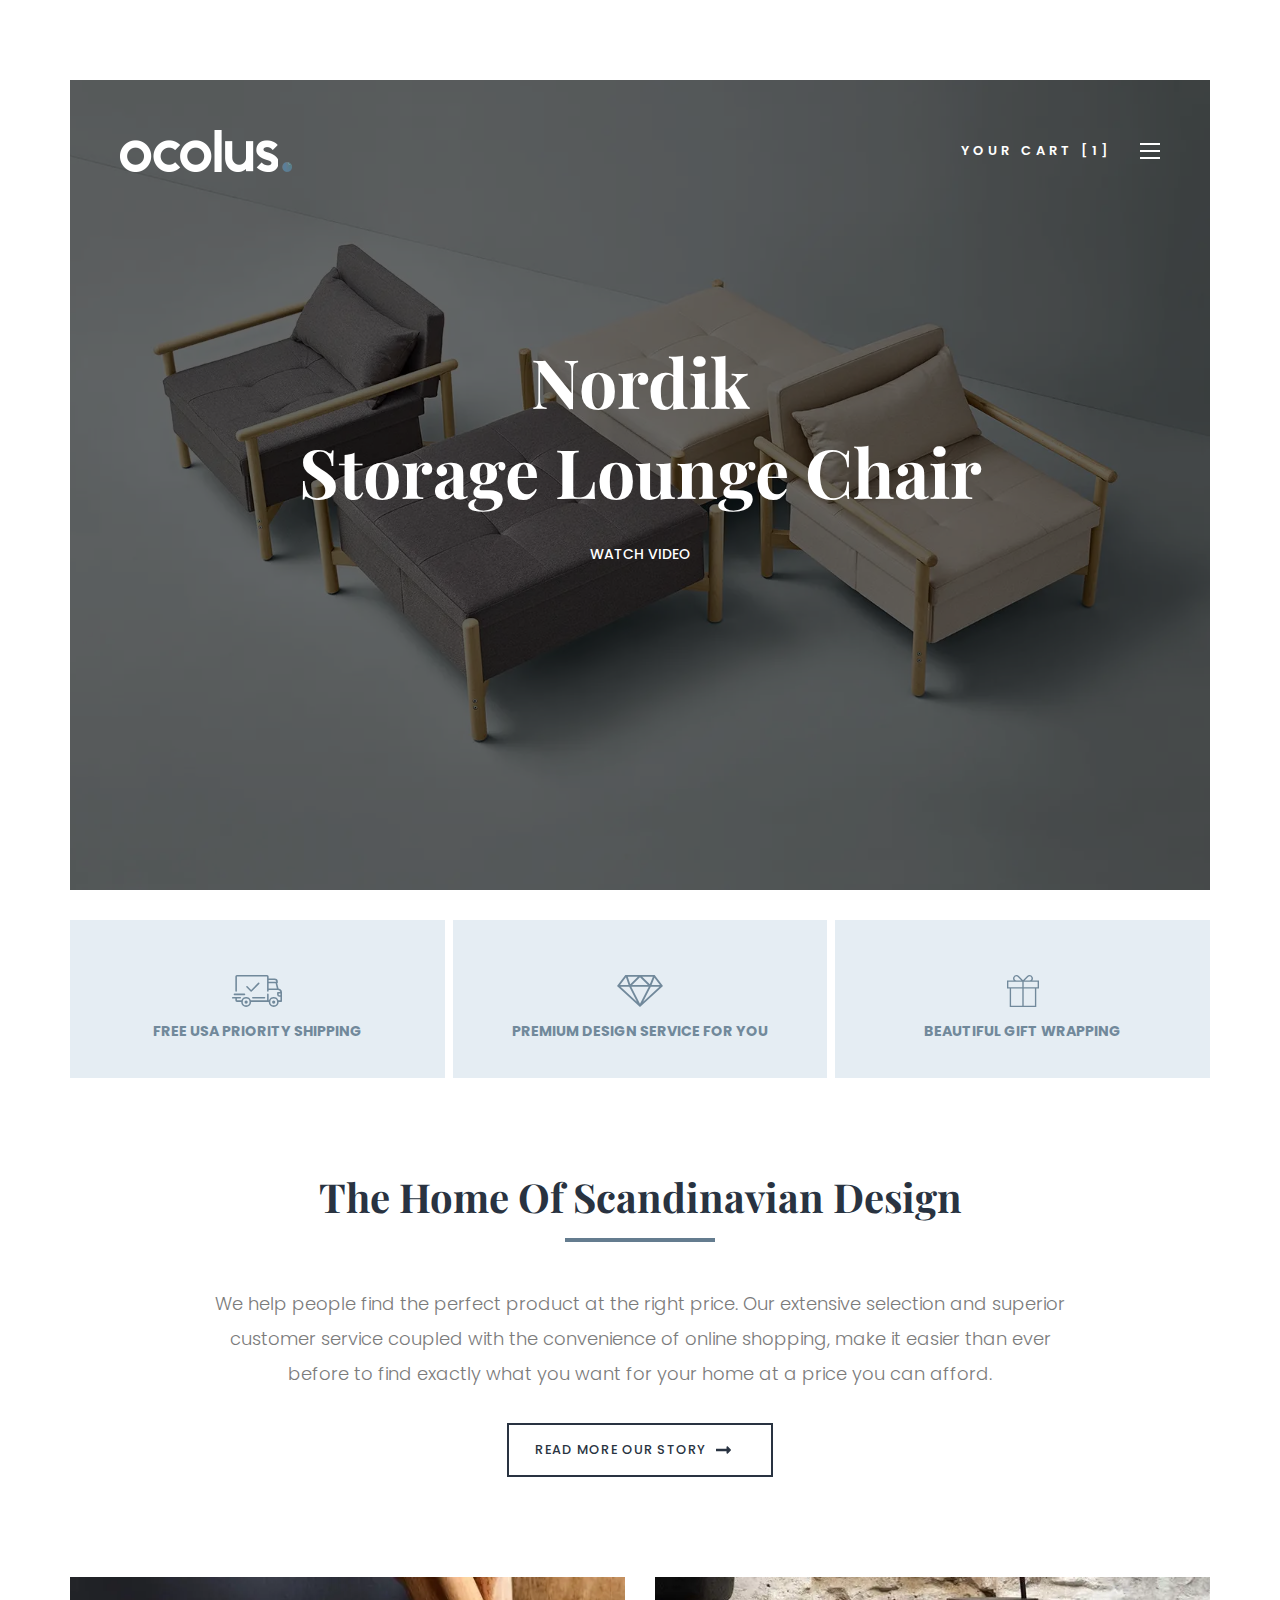
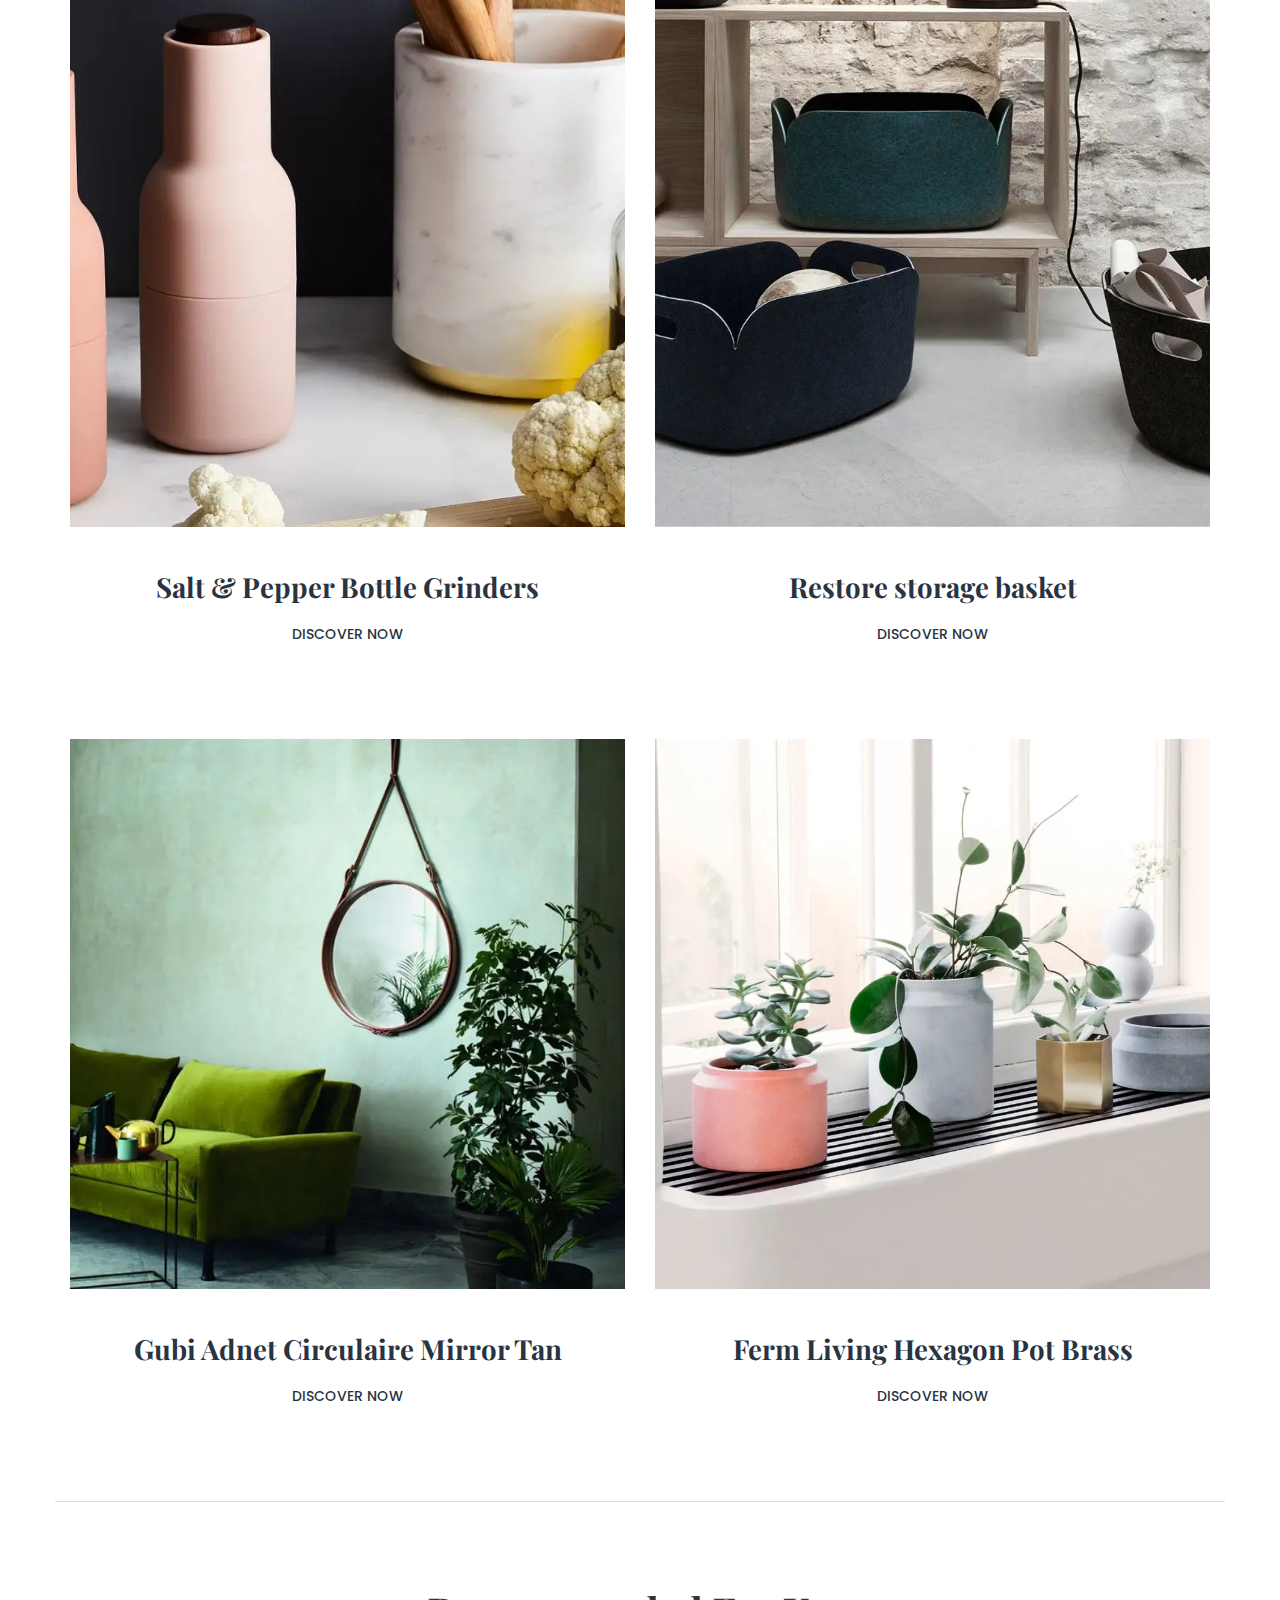
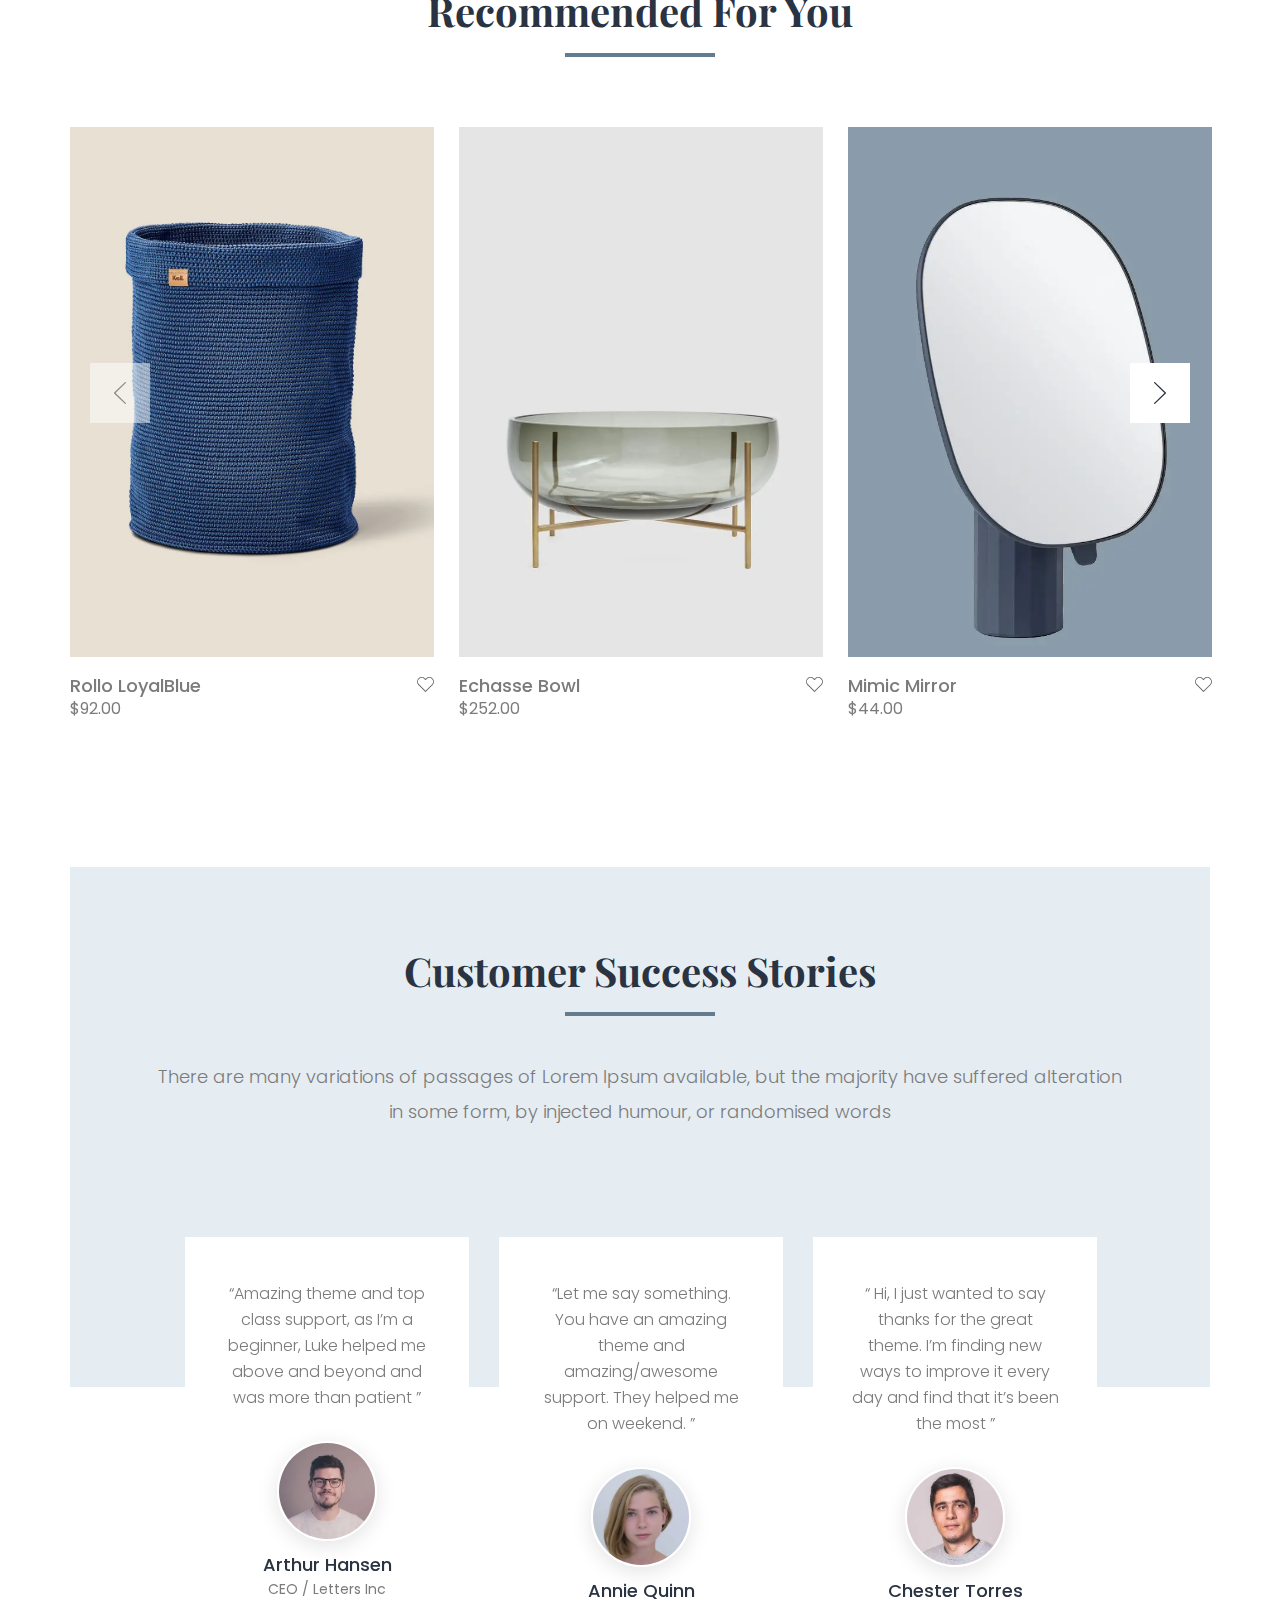
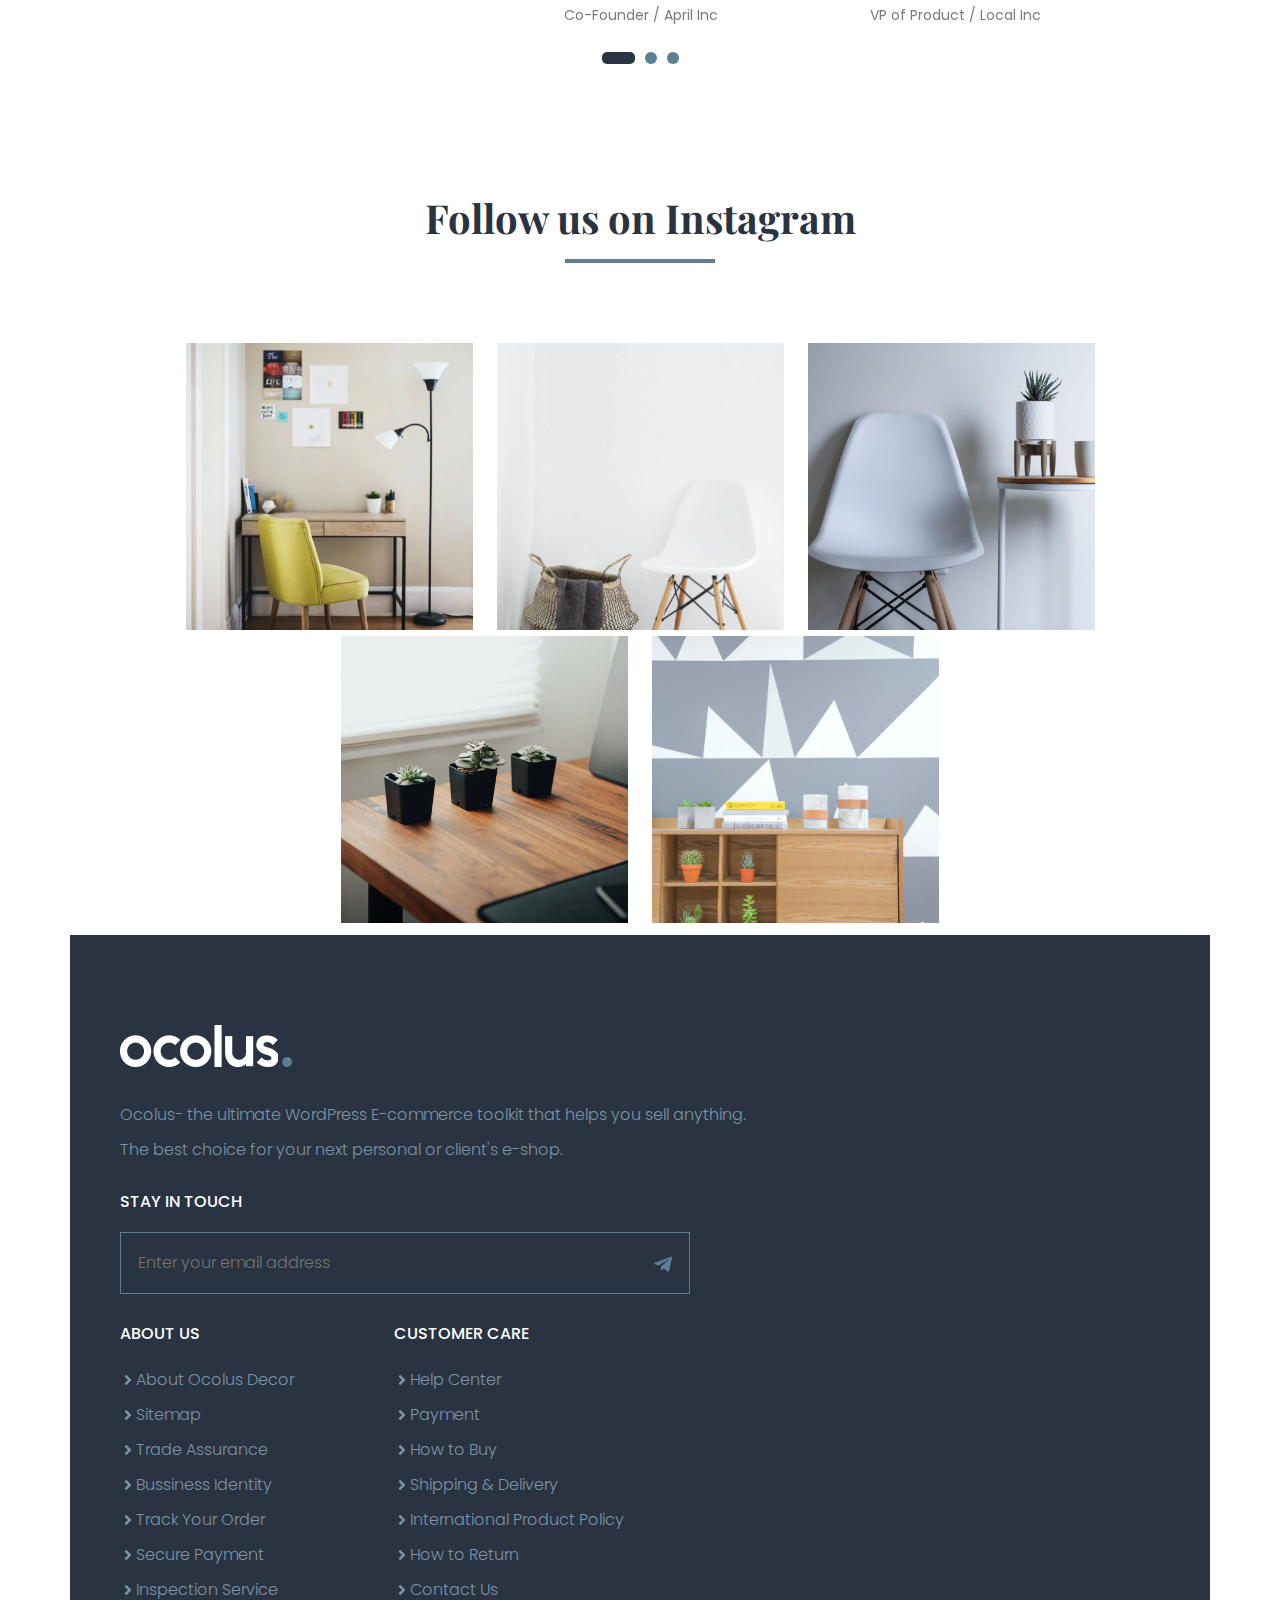
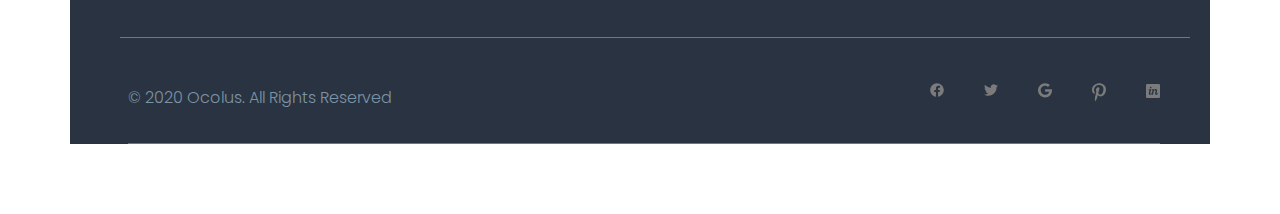
==== commit b3836026: "Add files via upload" ====
--- a/index.html
+++ b/index.html
@@ -11,7 +11,7 @@
 <body>     <header class="header">     <div class="conteiner header_conteiner">-        <div class="header_wrapper">+        <div class="header_wrapper wrapper">             <div class="header_fullscreen">                 <div class="header_body">                     <nav class="header_nav nav_header">@@ -20,7 +20,7 @@
                         </div>                         <div class="nav_menu">                             <div class="nav_cart">-                                <a href="#">YOUR CART [1]+                                <a href="./page_404.html">YOUR CART [1]                                     <svg xmlns="http://www.w3.org/2000/svg" viewBox="0 0 576 512"><path d="M528.12 301.319l47.273-208C578.806 78.301 567.391 64 551.99 64H159.208l-9.166-44.81C147.758 8.021 137.93 0 126.529 0H24C10.745 0 0 10.745 0 24v16c0 13.255 10.745 24 24 24h69.883l70.248 343.435C147.325 417.1 136 435.222 136 456c0 30.928 25.072 56 56 56s56-25.072 56-56c0-15.674-6.447-29.835-16.824-40h209.647C430.447 426.165 424 440.326 424 456c0 30.928 25.072 56 56 56s56-25.072 56-56c0-22.172-12.888-41.332-31.579-50.405l5.517-24.276c3.413-15.018-8.002-29.319-23.403-29.319H218.117l-6.545-32h293.145c11.206 0 20.92-7.754 23.403-18.681z"/></svg>                                 </a>                             </div>@@ -34,22 +34,22 @@
                             <div class="header_menu-link">                                 <ul class="header_list-link">                                     <li class="header_item-link">-                                        <a href="#" class="header_link-menu">home</a>+                                        <a href="./page_404.html" class="header_link-menu">home</a>                                     </li>                                     <li class="header_item-link">-                                        <a href="#" class="header_link-menu">shop</a>+                                        <a href="./page_404.html" class="header_link-menu">shop</a>                                     </li>                                     <li class="header_item-link">-                                        <a href="#" class="header_link-menu">product</a>+                                        <a href="./page_404.html" class="header_link-menu">product</a>                                     </li>                                     <li class="header_item-link">-                                        <a href="#" class="header_link-menu">blog</a>+                                        <a href="./page_404.html" class="header_link-menu">blog</a>                                     </li>                                     <li class="header_item-link">-                                        <a href="#" class="header_link-menu">about</a>+                                        <a href="./page_404.html" class="header_link-menu">about</a>                                     </li>                                     <li class="header_item-link">-                                        <a href="#" class="header_link-menu">contact</a>+                                        <a href="./page_404.html" class="header_link-menu">contact</a>                                     </li>                                 </ul>                             </div>@@ -62,7 +62,7 @@
                                     Storage Lounge Chair</h1>                             </div>                             <div class="header_subtitle">-                                <a href="#">WATCH VIDEO</a>+                                <a href="./page_404.html">WATCH VIDEO</a>                             </div>                         </div>                     </div>@@ -134,7 +134,7 @@
                             than ever before to find exactly what you want for your home at a price you can afford.</p>                     </div>                     -                        <a class="intro_btn btn" href="#">READ MORE OUR STORY +                        <a class="intro_btn btn" href="./page_404.html">READ MORE OUR STORY                              <svg xmlns="http://www.w3.org/2000/svg" viewBox="0 0 448 512"><path d="M313.941 216H12c-6.627 0-12 5.373-12 12v56c0 6.627 5.373 12 12 12h301.941v46.059c0 21.382 25.851 32.09 40.971 16.971l86.059-86.059c9.373-9.373 9.373-24.569 0-33.941l-86.059-86.059c-15.119-15.119-40.971-4.411-40.971 16.971V216z"/></svg>                         </a>                     @@ -148,49 +148,49 @@
                 <div class="product_row">                     <div class="product_column">                         <div class="product_img">-                            <a href="#"><picture><source srcset="./img/intro/product_01.webp" type="image/webp"><img src="./img/intro/product_01.jpg" alt=""></picture></a>+                            <a href="./page_404.html"><picture><source srcset="./img/intro/product_01.webp" type="image/webp"><img src="./img/intro/product_01.jpg" alt=""></picture></a>                         </div>                         <div class="product_title title">                             <h4>Salt & Pepper Bottle Grinders</h4>                         </div>                         <div class="product_subtitle">-                            <a href="#" class="product_link">DISCOVER NOW</a>+                            <a href="./page_404.html" class="product_link">DISCOVER NOW</a>                         </div>                     </div>                      <div class="product_column">                         <div class="product_img">-                            <a href="#"><picture><source srcset="./img/intro/product_02.webp" type="image/webp"><img src="./img/intro/product_02.jpg" alt=""></picture></a>+                            <a href="./page_404.html"><picture><source srcset="./img/intro/product_02.webp" type="image/webp"><img src="./img/intro/product_02.jpg" alt=""></picture></a>                         </div>                         <div class="product_title title">                             <h4>Restore storage basket</h4>                         </div>                         <div class="product_subtitle">-                            <a href="#" class="product_link">DISCOVER NOW</a>+                            <a href="./page_404.html" class="product_link">DISCOVER NOW</a>                         </div>                     </div>                      <div class="product_column">                         <div class="product_img">-                            <a href="#"><picture><source srcset="./img/intro/product_03.webp" type="image/webp"><img src="./img/intro/product_03.jpg" alt=""></picture></a>+                            <a href="./page_404.html"><picture><source srcset="./img/intro/product_03.webp" type="image/webp"><img src="./img/intro/product_03.jpg" alt=""></picture></a>                         </div>                         <div class="product_title title">                             <h4>Gubi Adnet Circulaire Mirror Tan</h4>                         </div>                         <div class="product_subtitle">-                            <a href="#" class="product_link">DISCOVER NOW</a>+                            <a href="./page_404.html" class="product_link">DISCOVER NOW</a>                         </div>                     </div>                      <div class="product_column">                         <div class="product_img">-                            <a href="#"><picture><source srcset="./img/intro/product_04.webp" type="image/webp"><img src="./img/intro/product_04.jpg" alt=""></picture></a>+                            <a href="./page_404.html"><picture><source srcset="./img/intro/product_04.webp" type="image/webp"><img src="./img/intro/product_04.jpg" alt=""></picture></a>                         </div>                         <div class="product_title title">                             <h4>Ferm Living Hexagon Pot Brass</h4>                         </div>                         <div class="product_subtitle">-                            <a href="#" class="product_link">DISCOVER NOW</a>+                            <a href="./page_404.html" class="product_link">DISCOVER NOW</a>                         </div>                     </div>                 </div>@@ -208,8 +208,8 @@
                         <div class="recommended_row">                             <div class="recommended_column">                                 <div class="recommended_img">-                                    <a href="#"><picture><source srcset="./img/product/product_01.webp" type="image/webp"><img src="./img/product/product_01.jpg" alt=""></picture></a>-                                    <a href="#" class="product_btn btn">ADD TO CART</a>+                                    <a href="./page_404.html"><picture><source srcset="./img/product/product_01.webp" type="image/webp"><img src="./img/product/product_01.jpg" alt=""></picture></a>+                                    <a href="./page_404.html" class="product_btn btn">ADD TO CART</a>                                 </div>                                 <div class="recommended_footer">                                     <div class="recommended_info">@@ -230,8 +230,8 @@
                              <div class="recommended_column">                                 <div class="recommended_img">-                                    <a href="#"><picture><source srcset="./img/product/product_02.webp" type="image/webp"><img src="./img/product/product_02.jpg" alt=""></picture></a>-                                    <a href="#" class="product_btn btn">ADD TO CART</a>+                                    <a href="./page_404.html"><picture><source srcset="./img/product/product_02.webp" type="image/webp"><img src="./img/product/product_02.jpg" alt=""></picture></a>+                                    <a href="./page_404.html" class="product_btn btn">ADD TO CART</a>                                 </div>                                 <div class="recommended_footer">                                     <div class="recommended_info">@@ -252,8 +252,8 @@
                              <div class="recommended_column">                                 <div class="recommended_img">-                                    <a href="#"><picture><source srcset="./img/product/product_03.webp" type="image/webp"><img src="./img/product/product_03.jpg" alt=""></picture></a>-                                    <a href="#" class="product_btn btn">ADD TO CART</a>+                                    <a href="./page_404.html"><picture><source srcset="./img/product/product_03.webp" type="image/webp"><img src="./img/product/product_03.jpg" alt=""></picture></a>+                                    <a href="./page_404.html" class="product_btn btn">ADD TO CART</a>                                 </div>                                 <div class="recommended_footer">                                     <div class="recommended_info">@@ -274,8 +274,8 @@
                              <div class="recommended_column">                                 <div class="recommended_img">-                                    <a href="#"><picture><source srcset="./img/product/product_04.webp" type="image/webp"><img src="./img/product/product_04.jpg" alt=""></picture></a>-                                    <a href="#" class="product_btn btn">ADD TO CART</a>+                                    <a href="./page_404.html"><picture><source srcset="./img/product/product_04.webp" type="image/webp"><img src="./img/product/product_04.jpg" alt=""></picture></a>+                                    <a href="./page_404.html" class="product_btn btn">ADD TO CART</a>                                 </div>                                 <div class="recommended_footer">                                     <div class="recommended_info">@@ -296,8 +296,8 @@
                              <div class="recommended_column">                                 <div class="recommended_img">-                                    <a href="#"><picture><source srcset="./img/product/product_01.webp" type="image/webp"><img src="./img/product/product_01.jpg" alt=""></picture></a>-                                    <a href="#" class="product_btn btn">ADD TO CART</a>+                                    <a href="./page_404.html"><picture><source srcset="./img/product/product_01.webp" type="image/webp"><img src="./img/product/product_01.jpg" alt=""></picture></a>+                                    <a href="./page_404.html" class="product_btn btn">ADD TO CART</a>                                 </div>                                 <div class="recommended_footer">                                     <div class="recommended_info">@@ -318,8 +318,8 @@
                              <div class="recommended_column">                                 <div class="recommended_img">-                                    <a href="#"><picture><source srcset="./img/product/product_02.webp" type="image/webp"><img src="./img/product/product_02.jpg" alt=""></picture></a>-                                    <a href="#" class="product_btn btn">ADD TO CART</a>+                                    <a href="./page_404.html"><picture><source srcset="./img/product/product_02.webp" type="image/webp"><img src="./img/product/product_02.jpg" alt=""></picture></a>+                                    <a href="./page_404.html" class="product_btn btn">ADD TO CART</a>                                 </div>                                 <div class="recommended_footer">                                     <div class="recommended_info">@@ -340,8 +340,8 @@
                              <div class="recommended_column">                                 <div class="recommended_img">-                                    <a href="#"><picture><source srcset="./img/product/product_03.webp" type="image/webp"><img src="./img/product/product_03.jpg" alt=""></picture></a>-                                    <a href="#" class="product_btn btn">ADD TO CART</a>+                                    <a href="./page_404.html"><picture><source srcset="./img/product/product_03.webp" type="image/webp"><img src="./img/product/product_03.jpg" alt=""></picture></a>+                                    <a href="./page_404.html" class="product_btn btn">ADD TO CART</a>                                 </div>                                 <div class="recommended_footer">                                     <div class="recommended_info">@@ -362,8 +362,8 @@
                              <div class="recommended_column">                                 <div class="recommended_img">-                                    <a href="#"><picture><source srcset="./img/product/product_04.webp" type="image/webp"><img src="./img/product/product_04.jpg" alt=""></picture></a>-                                    <a href="#" class="product_btn btn">ADD TO CART</a>+                                    <a href="./page_404.html"><picture><source srcset="./img/product/product_04.webp" type="image/webp"><img src="./img/product/product_04.jpg" alt=""></picture></a>+                                    <a href="./page_404.html" class="product_btn btn">ADD TO CART</a>                                 </div>                                 <div class="recommended_footer">                                     <div class="recommended_info">@@ -566,31 +566,31 @@
                             <ul class="instagram_list">                                 <li class="instagram_item">                                     <picture><source srcset="./img/instagram/instagram_01.webp" type="image/webp"><img src="./img/instagram/instagram_01.jpg" alt="" class="instagram_img"></picture>-                                    <a href="" class="instagram_link">+                                    <a href="./page_404.html" class="instagram_link">                                         <svg xmlns="http://www.w3.org/2000/svg" viewBox="0 0 448 512"><path d="M224.1 141c-63.6 0-114.9 51.3-114.9 114.9s51.3 114.9 114.9 114.9S339 319.5 339 255.9 287.7 141 224.1 141zm0 189.6c-41.1 0-74.7-33.5-74.7-74.7s33.5-74.7 74.7-74.7 74.7 33.5 74.7 74.7-33.6 74.7-74.7 74.7zm146.4-194.3c0 14.9-12 26.8-26.8 26.8-14.9 0-26.8-12-26.8-26.8s12-26.8 26.8-26.8 26.8 12 26.8 26.8zm76.1 27.2c-1.7-35.9-9.9-67.7-36.2-93.9-26.2-26.2-58-34.4-93.9-36.2-37-2.1-147.9-2.1-184.9 0-35.8 1.7-67.6 9.9-93.9 36.1s-34.4 58-36.2 93.9c-2.1 37-2.1 147.9 0 184.9 1.7 35.9 9.9 67.7 36.2 93.9s58 34.4 93.9 36.2c37 2.1 147.9 2.1 184.9 0 35.9-1.7 67.7-9.9 93.9-36.2 26.2-26.2 34.4-58 36.2-93.9 2.1-37 2.1-147.8 0-184.8zM398.8 388c-7.8 19.6-22.9 34.7-42.6 42.6-29.5 11.7-99.5 9-132.1 9s-102.7 2.6-132.1-9c-19.6-7.8-34.7-22.9-42.6-42.6-11.7-29.5-9-99.5-9-132.1s-2.6-102.7 9-132.1c7.8-19.6 22.9-34.7 42.6-42.6 29.5-11.7 99.5-9 132.1-9s102.7-2.6 132.1 9c19.6 7.8 34.7 22.9 42.6 42.6 11.7 29.5 9 99.5 9 132.1s2.7 102.7-9 132.1z"/></svg>                                     </a>                                 </li>                                 <li class="instagram_item">                                     <picture><source srcset="./img/instagram/instagram_02.webp" type="image/webp"><img src="./img/instagram/instagram_02.jpg" alt="" class="instagram_img"></picture>-                                    <a href="" class="instagram_link">+                                    <a href="./page_404.html" class="instagram_link">                                         <svg xmlns="http://www.w3.org/2000/svg" viewBox="0 0 448 512"><path d="M224.1 141c-63.6 0-114.9 51.3-114.9 114.9s51.3 114.9 114.9 114.9S339 319.5 339 255.9 287.7 141 224.1 141zm0 189.6c-41.1 0-74.7-33.5-74.7-74.7s33.5-74.7 74.7-74.7 74.7 33.5 74.7 74.7-33.6 74.7-74.7 74.7zm146.4-194.3c0 14.9-12 26.8-26.8 26.8-14.9 0-26.8-12-26.8-26.8s12-26.8 26.8-26.8 26.8 12 26.8 26.8zm76.1 27.2c-1.7-35.9-9.9-67.7-36.2-93.9-26.2-26.2-58-34.4-93.9-36.2-37-2.1-147.9-2.1-184.9 0-35.8 1.7-67.6 9.9-93.9 36.1s-34.4 58-36.2 93.9c-2.1 37-2.1 147.9 0 184.9 1.7 35.9 9.9 67.7 36.2 93.9s58 34.4 93.9 36.2c37 2.1 147.9 2.1 184.9 0 35.9-1.7 67.7-9.9 93.9-36.2 26.2-26.2 34.4-58 36.2-93.9 2.1-37 2.1-147.8 0-184.8zM398.8 388c-7.8 19.6-22.9 34.7-42.6 42.6-29.5 11.7-99.5 9-132.1 9s-102.7 2.6-132.1-9c-19.6-7.8-34.7-22.9-42.6-42.6-11.7-29.5-9-99.5-9-132.1s-2.6-102.7 9-132.1c7.8-19.6 22.9-34.7 42.6-42.6 29.5-11.7 99.5-9 132.1-9s102.7-2.6 132.1 9c19.6 7.8 34.7 22.9 42.6 42.6 11.7 29.5 9 99.5 9 132.1s2.7 102.7-9 132.1z"/></svg>                                     </a>                                 </li>                                 <li class="instagram_item">                                     <picture><source srcset="./img/instagram/instagram_03.webp" type="image/webp"><img src="./img/instagram/instagram_03.jpg" alt="" class="instagram_img"></picture>-                                    <a href="" class="instagram_link">+                                    <a href="./page_404.html" class="instagram_link">                                         <svg xmlns="http://www.w3.org/2000/svg" viewBox="0 0 448 512"><path d="M224.1 141c-63.6 0-114.9 51.3-114.9 114.9s51.3 114.9 114.9 114.9S339 319.5 339 255.9 287.7 141 224.1 141zm0 189.6c-41.1 0-74.7-33.5-74.7-74.7s33.5-74.7 74.7-74.7 74.7 33.5 74.7 74.7-33.6 74.7-74.7 74.7zm146.4-194.3c0 14.9-12 26.8-26.8 26.8-14.9 0-26.8-12-26.8-26.8s12-26.8 26.8-26.8 26.8 12 26.8 26.8zm76.1 27.2c-1.7-35.9-9.9-67.7-36.2-93.9-26.2-26.2-58-34.4-93.9-36.2-37-2.1-147.9-2.1-184.9 0-35.8 1.7-67.6 9.9-93.9 36.1s-34.4 58-36.2 93.9c-2.1 37-2.1 147.9 0 184.9 1.7 35.9 9.9 67.7 36.2 93.9s58 34.4 93.9 36.2c37 2.1 147.9 2.1 184.9 0 35.9-1.7 67.7-9.9 93.9-36.2 26.2-26.2 34.4-58 36.2-93.9 2.1-37 2.1-147.8 0-184.8zM398.8 388c-7.8 19.6-22.9 34.7-42.6 42.6-29.5 11.7-99.5 9-132.1 9s-102.7 2.6-132.1-9c-19.6-7.8-34.7-22.9-42.6-42.6-11.7-29.5-9-99.5-9-132.1s-2.6-102.7 9-132.1c7.8-19.6 22.9-34.7 42.6-42.6 29.5-11.7 99.5-9 132.1-9s102.7-2.6 132.1 9c19.6 7.8 34.7 22.9 42.6 42.6 11.7 29.5 9 99.5 9 132.1s2.7 102.7-9 132.1z"/></svg>                                     </a>                                 </li>                                 <li class="instagram_item">                                     <picture><source srcset="./img/instagram/instagram_04.webp" type="image/webp"><img src="./img/instagram/instagram_04.jpg" alt="" class="instagram_img"></picture>-                                    <a href="" class="instagram_link">+                                    <a href="./page_404.html" class="instagram_link">                                         <svg xmlns="http://www.w3.org/2000/svg" viewBox="0 0 448 512"><path d="M224.1 141c-63.6 0-114.9 51.3-114.9 114.9s51.3 114.9 114.9 114.9S339 319.5 339 255.9 287.7 141 224.1 141zm0 189.6c-41.1 0-74.7-33.5-74.7-74.7s33.5-74.7 74.7-74.7 74.7 33.5 74.7 74.7-33.6 74.7-74.7 74.7zm146.4-194.3c0 14.9-12 26.8-26.8 26.8-14.9 0-26.8-12-26.8-26.8s12-26.8 26.8-26.8 26.8 12 26.8 26.8zm76.1 27.2c-1.7-35.9-9.9-67.7-36.2-93.9-26.2-26.2-58-34.4-93.9-36.2-37-2.1-147.9-2.1-184.9 0-35.8 1.7-67.6 9.9-93.9 36.1s-34.4 58-36.2 93.9c-2.1 37-2.1 147.9 0 184.9 1.7 35.9 9.9 67.7 36.2 93.9s58 34.4 93.9 36.2c37 2.1 147.9 2.1 184.9 0 35.9-1.7 67.7-9.9 93.9-36.2 26.2-26.2 34.4-58 36.2-93.9 2.1-37 2.1-147.8 0-184.8zM398.8 388c-7.8 19.6-22.9 34.7-42.6 42.6-29.5 11.7-99.5 9-132.1 9s-102.7 2.6-132.1-9c-19.6-7.8-34.7-22.9-42.6-42.6-11.7-29.5-9-99.5-9-132.1s-2.6-102.7 9-132.1c7.8-19.6 22.9-34.7 42.6-42.6 29.5-11.7 99.5-9 132.1-9s102.7-2.6 132.1 9c19.6 7.8 34.7 22.9 42.6 42.6 11.7 29.5 9 99.5 9 132.1s2.7 102.7-9 132.1z"/></svg>                                     </a>                                 </li>                                 <li class="instagram_item">                                     <picture><source srcset="./img/instagram/instagram_05.webp" type="image/webp"><img src="./img/instagram/instagram_05.jpg" alt="" class="instagram_img"></picture>-                                    <a href="" class="instagram_link">+                                    <a href="./page_404.html" class="instagram_link">                                         <svg xmlns="http://www.w3.org/2000/svg" viewBox="0 0 448 512"><path d="M224.1 141c-63.6 0-114.9 51.3-114.9 114.9s51.3 114.9 114.9 114.9S339 319.5 339 255.9 287.7 141 224.1 141zm0 189.6c-41.1 0-74.7-33.5-74.7-74.7s33.5-74.7 74.7-74.7 74.7 33.5 74.7 74.7-33.6 74.7-74.7 74.7zm146.4-194.3c0 14.9-12 26.8-26.8 26.8-14.9 0-26.8-12-26.8-26.8s12-26.8 26.8-26.8 26.8 12 26.8 26.8zm76.1 27.2c-1.7-35.9-9.9-67.7-36.2-93.9-26.2-26.2-58-34.4-93.9-36.2-37-2.1-147.9-2.1-184.9 0-35.8 1.7-67.6 9.9-93.9 36.1s-34.4 58-36.2 93.9c-2.1 37-2.1 147.9 0 184.9 1.7 35.9 9.9 67.7 36.2 93.9s58 34.4 93.9 36.2c37 2.1 147.9 2.1 184.9 0 35.9-1.7 67.7-9.9 93.9-36.2 26.2-26.2 34.4-58 36.2-93.9 2.1-37 2.1-147.8 0-184.8zM398.8 388c-7.8 19.6-22.9 34.7-42.6 42.6-29.5 11.7-99.5 9-132.1 9s-102.7 2.6-132.1-9c-19.6-7.8-34.7-22.9-42.6-42.6-11.7-29.5-9-99.5-9-132.1s-2.6-102.7 9-132.1c7.8-19.6 22.9-34.7 42.6-42.6 29.5-11.7 99.5-9 132.1-9s102.7-2.6 132.1 9c19.6 7.8 34.7 22.9 42.6 42.6 11.7 29.5 9 99.5 9 132.1s2.7 102.7-9 132.1z"/></svg>                                     </a>                                 </li>@@ -619,7 +619,7 @@
                             <div class="feedback_input">                                 <form action="#">                                     <input type="email" placeholder="Enter your email address">-                                <button type="submit">+                                <button type="submit" class="feedback_input-btn btn-form">                                     <svg xmlns="http://www.w3.org/2000/svg" viewBox="0 0 448 512"><path d="M446.7 98.6l-67.6 318.8c-5.1 22.5-18.4 28.1-37.3 17.5l-103-75.9-49.7 47.8c-5.5 5.5-10.1 10.1-20.7 10.1l7.4-104.9 190.9-172.5c8.3-7.4-1.8-11.5-12.9-4.1L117.8 284 16.2 252.2c-22.1-6.9-22.5-22.1 4.6-32.7L418.2 66.4c18.4-6.9 34.5 4.1 28.5 32.2z"/></svg>                                 </button>                                 </form>@@ -633,43 +633,43 @@
                             </div>                             <ul class="footer_list">                                 <li class="footer_item">-                                    <a href="#">+                                    <a href="./page_404.html">                                         <svg xmlns="http://www.w3.org/2000/svg" viewBox="0 0 256 512"><path d="M224.3 273l-136 136c-9.4 9.4-24.6 9.4-33.9 0l-22.6-22.6c-9.4-9.4-9.4-24.6 0-33.9l96.4-96.4-96.4-96.4c-9.4-9.4-9.4-24.6 0-33.9L54.3 103c9.4-9.4 24.6-9.4 33.9 0l136 136c9.5 9.4 9.5 24.6.1 34z"/></svg>                                         <span>About Ocolus Decor</span>                                     </a>                                 </li>                                 <li class="footer_item">-                                    <a href="#">+                                    <a href="./page_404.html">                                         <svg xmlns="http://www.w3.org/2000/svg" viewBox="0 0 256 512"><path d="M224.3 273l-136 136c-9.4 9.4-24.6 9.4-33.9 0l-22.6-22.6c-9.4-9.4-9.4-24.6 0-33.9l96.4-96.4-96.4-96.4c-9.4-9.4-9.4-24.6 0-33.9L54.3 103c9.4-9.4 24.6-9.4 33.9 0l136 136c9.5 9.4 9.5 24.6.1 34z"/></svg>                                         <span>Sitemap</span>                                     </a>                                 </li>                                 <li class="footer_item">-                                    <a href="#">+                                    <a href="./page_404.html">                                         <svg xmlns="http://www.w3.org/2000/svg" viewBox="0 0 256 512"><path d="M224.3 273l-136 136c-9.4 9.4-24.6 9.4-33.9 0l-22.6-22.6c-9.4-9.4-9.4-24.6 0-33.9l96.4-96.4-96.4-96.4c-9.4-9.4-9.4-24.6 0-33.9L54.3 103c9.4-9.4 24.6-9.4 33.9 0l136 136c9.5 9.4 9.5 24.6.1 34z"/></svg>                                         <span>Trade Assurance</span>                                     </a>                                 </li>                                 <li class="footer_item">-                                    <a href="#">+                                    <a href="./page_404.html">                                         <svg xmlns="http://www.w3.org/2000/svg" viewBox="0 0 256 512"><path d="M224.3 273l-136 136c-9.4 9.4-24.6 9.4-33.9 0l-22.6-22.6c-9.4-9.4-9.4-24.6 0-33.9l96.4-96.4-96.4-96.4c-9.4-9.4-9.4-24.6 0-33.9L54.3 103c9.4-9.4 24.6-9.4 33.9 0l136 136c9.5 9.4 9.5 24.6.1 34z"/></svg>                                         <span>Bussiness Identity</span>                                     </a>                                 </li>                                 <li class="footer_item">-                                    <a href="#">+                                    <a href="./page_404.html">                                         <svg xmlns="http://www.w3.org/2000/svg" viewBox="0 0 256 512"><path d="M224.3 273l-136 136c-9.4 9.4-24.6 9.4-33.9 0l-22.6-22.6c-9.4-9.4-9.4-24.6 0-33.9l96.4-96.4-96.4-96.4c-9.4-9.4-9.4-24.6 0-33.9L54.3 103c9.4-9.4 24.6-9.4 33.9 0l136 136c9.5 9.4 9.5 24.6.1 34z"/></svg>                                         <span>Track Your Order</span>                                     </a>                                 </li>                                 <li class="footer_item">-                                    <a href="#">+                                    <a href="./page_404.html">                                         <svg xmlns="http://www.w3.org/2000/svg" viewBox="0 0 256 512"><path d="M224.3 273l-136 136c-9.4 9.4-24.6 9.4-33.9 0l-22.6-22.6c-9.4-9.4-9.4-24.6 0-33.9l96.4-96.4-96.4-96.4c-9.4-9.4-9.4-24.6 0-33.9L54.3 103c9.4-9.4 24.6-9.4 33.9 0l136 136c9.5 9.4 9.5 24.6.1 34z"/></svg>                                         <span>Secure Payment</span>                                     </a>                                 </li>                                 <li class="footer_item">-                                    <a href="#">+                                    <a href="./page_404.html">                                         <svg xmlns="http://www.w3.org/2000/svg" viewBox="0 0 256 512"><path d="M224.3 273l-136 136c-9.4 9.4-24.6 9.4-33.9 0l-22.6-22.6c-9.4-9.4-9.4-24.6 0-33.9l96.4-96.4-96.4-96.4c-9.4-9.4-9.4-24.6 0-33.9L54.3 103c9.4-9.4 24.6-9.4 33.9 0l136 136c9.5 9.4 9.5 24.6.1 34z"/></svg>                                         <span>Inspection Service</span>                                     </a>@@ -682,43 +682,43 @@
                             </div>                             <ul class="footer_list">                                 <li class="footer_item">-                                    <a href="#">+                                    <a href="./page_404.html">                                         <svg xmlns="http://www.w3.org/2000/svg" viewBox="0 0 256 512"><path d="M224.3 273l-136 136c-9.4 9.4-24.6 9.4-33.9 0l-22.6-22.6c-9.4-9.4-9.4-24.6 0-33.9l96.4-96.4-96.4-96.4c-9.4-9.4-9.4-24.6 0-33.9L54.3 103c9.4-9.4 24.6-9.4 33.9 0l136 136c9.5 9.4 9.5 24.6.1 34z"/></svg>                                         <span>Help Center</span>                                     </a>                                 </li>                                 <li class="footer_item">-                                    <a href="#">+                                    <a href="./page_404.html">                                         <svg xmlns="http://www.w3.org/2000/svg" viewBox="0 0 256 512"><path d="M224.3 273l-136 136c-9.4 9.4-24.6 9.4-33.9 0l-22.6-22.6c-9.4-9.4-9.4-24.6 0-33.9l96.4-96.4-96.4-96.4c-9.4-9.4-9.4-24.6 0-33.9L54.3 103c9.4-9.4 24.6-9.4 33.9 0l136 136c9.5 9.4 9.5 24.6.1 34z"/></svg>                                         <span>Payment</span>                                     </a>                                 </li>                                 <li class="footer_item">-                                    <a href="#">+                                    <a href="./page_404.html">                                         <svg xmlns="http://www.w3.org/2000/svg" viewBox="0 0 256 512"><path d="M224.3 273l-136 136c-9.4 9.4-24.6 9.4-33.9 0l-22.6-22.6c-9.4-9.4-9.4-24.6 0-33.9l96.4-96.4-96.4-96.4c-9.4-9.4-9.4-24.6 0-33.9L54.3 103c9.4-9.4 24.6-9.4 33.9 0l136 136c9.5 9.4 9.5 24.6.1 34z"/></svg>                                         <span>How to Buy</span>                                     </a>                                 </li>                                 <li class="footer_item">-                                    <a href="#">+                                    <a href="./page_404.html">                                         <svg xmlns="http://www.w3.org/2000/svg" viewBox="0 0 256 512"><path d="M224.3 273l-136 136c-9.4 9.4-24.6 9.4-33.9 0l-22.6-22.6c-9.4-9.4-9.4-24.6 0-33.9l96.4-96.4-96.4-96.4c-9.4-9.4-9.4-24.6 0-33.9L54.3 103c9.4-9.4 24.6-9.4 33.9 0l136 136c9.5 9.4 9.5 24.6.1 34z"/></svg>                                         <span>Shipping & Delivery</span>                                     </a>                                 </li>                                 <li class="footer_item">-                                    <a href="#">+                                    <a href="./page_404.html">                                         <svg xmlns="http://www.w3.org/2000/svg" viewBox="0 0 256 512"><path d="M224.3 273l-136 136c-9.4 9.4-24.6 9.4-33.9 0l-22.6-22.6c-9.4-9.4-9.4-24.6 0-33.9l96.4-96.4-96.4-96.4c-9.4-9.4-9.4-24.6 0-33.9L54.3 103c9.4-9.4 24.6-9.4 33.9 0l136 136c9.5 9.4 9.5 24.6.1 34z"/></svg>                                         <span> International Product Policy</span>                                     </a>                                 </li>                                 <li class="footer_item">-                                    <a href="#">+                                    <a href="./page_404.html">                                         <svg xmlns="http://www.w3.org/2000/svg" viewBox="0 0 256 512"><path d="M224.3 273l-136 136c-9.4 9.4-24.6 9.4-33.9 0l-22.6-22.6c-9.4-9.4-9.4-24.6 0-33.9l96.4-96.4-96.4-96.4c-9.4-9.4-9.4-24.6 0-33.9L54.3 103c9.4-9.4 24.6-9.4 33.9 0l136 136c9.5 9.4 9.5 24.6.1 34z"/></svg>                                         <span>How to Return</span>                                     </a>                                 </li>                                 <li class="footer_item">-                                    <a href="#">+                                    <a href="./page_404.html">                                         <svg xmlns="http://www.w3.org/2000/svg" viewBox="0 0 256 512"><path d="M224.3 273l-136 136c-9.4 9.4-24.6 9.4-33.9 0l-22.6-22.6c-9.4-9.4-9.4-24.6 0-33.9l96.4-96.4-96.4-96.4c-9.4-9.4-9.4-24.6 0-33.9L54.3 103c9.4-9.4 24.6-9.4 33.9 0l136 136c9.5 9.4 9.5 24.6.1 34z"/></svg>                                         <span>Contact Us</span>                                     </a>@@ -738,19 +738,19 @@
                     <div class="footer_column">                         <div class="footer_social">                             <ul class="footer_social-list">-                                <li class="footer_social-item"><a href="#">+                                <li class="footer_social-item"><a href="./page_404.html">                                     <svg xmlns="http://www.w3.org/2000/svg" viewBox="0 0 512 512"><path d="M504 256C504 119 393 8 256 8S8 119 8 256c0 123.78 90.69 226.38 209.25 245V327.69h-63V256h63v-54.64c0-62.15 37-96.48 93.67-96.48 27.14 0 55.52 4.84 55.52 4.84v61h-31.28c-30.8 0-40.41 19.12-40.41 38.73V256h68.78l-11 71.69h-57.78V501C413.31 482.38 504 379.78 504 256z"/></svg>                                 </a></li>-                                <li class="footer_social-item"><a href="#">+                                <li class="footer_social-item"><a href="./page_404.html">                                     <svg xmlns="http://www.w3.org/2000/svg" viewBox="0 0 512 512"><path d="M459.37 151.716c.325 4.548.325 9.097.325 13.645 0 138.72-105.583 298.558-298.558 298.558-59.452 0-114.68-17.219-161.137-47.106 8.447.974 16.568 1.299 25.34 1.299 49.055 0 94.213-16.568 130.274-44.832-46.132-.975-84.792-31.188-98.112-72.772 6.498.974 12.995 1.624 19.818 1.624 9.421 0 18.843-1.3 27.614-3.573-48.081-9.747-84.143-51.98-84.143-102.985v-1.299c13.969 7.797 30.214 12.67 47.431 13.319-28.264-18.843-46.781-51.005-46.781-87.391 0-19.492 5.197-37.36 14.294-52.954 51.655 63.675 129.3 105.258 216.365 109.807-1.624-7.797-2.599-15.918-2.599-24.04 0-57.828 46.782-104.934 104.934-104.934 30.213 0 57.502 12.67 76.67 33.137 23.715-4.548 46.456-13.32 66.599-25.34-7.798 24.366-24.366 44.833-46.132 57.827 21.117-2.273 41.584-8.122 60.426-16.243-14.292 20.791-32.161 39.308-52.628 54.253z"/></svg>                                 </a></li>-                                <li class="footer_social-item"><a href="#">+                                <li class="footer_social-item"><a href="./page_404.html">                                     <svg xmlns="http://www.w3.org/2000/svg" viewBox="0 0 488 512"><path d="M488 261.8C488 403.3 391.1 504 248 504 110.8 504 0 393.2 0 256S110.8 8 248 8c66.8 0 123 24.5 166.3 64.9l-67.5 64.9C258.5 52.6 94.3 116.6 94.3 256c0 86.5 69.1 156.6 153.7 156.6 98.2 0 135-70.4 140.8-106.9H248v-85.3h236.1c2.3 12.7 3.9 24.9 3.9 41.4z"/></svg>                                 </a></li>-                                <li class="footer_social-item"><a href="#">+                                <li class="footer_social-item"><a href="./page_404.html">                                     <svg xmlns="http://www.w3.org/2000/svg" viewBox="0 0 384 512"><path d="M204 6.5C101.4 6.5 0 74.9 0 185.6 0 256 39.6 296 63.6 296c9.9 0 15.6-27.6 15.6-35.4 0-9.3-23.7-29.1-23.7-67.8 0-80.4 61.2-137.4 140.4-137.4 68.1 0 118.5 38.7 118.5 109.8 0 53.1-21.3 152.7-90.3 152.7-24.9 0-46.2-18-46.2-43.8 0-37.8 26.4-74.4 26.4-113.4 0-66.2-93.9-54.2-93.9 25.8 0 16.8 2.1 35.4 9.6 50.7-13.8 59.4-42 147.9-42 209.1 0 18.9 2.7 37.5 4.5 56.4 3.4 3.8 1.7 3.4 6.9 1.5 50.4-69 48.6-82.5 71.4-172.8 12.3 23.4 44.1 36 69.3 36 106.2 0 153.9-103.5 153.9-196.8C384 71.3 298.2 6.5 204 6.5z"/></svg>                                 </a></li>-                                <li class="footer_social-item"><a href="#">+                                <li class="footer_social-item"><a href="./page_404.html">                                     <svg xmlns="http://www.w3.org/2000/svg" viewBox="0 0 448 512"><path d="M407.4 32H40.6C18.2 32 0 50.2 0 72.6v366.8C0 461.8 18.2 480 40.6 480h366.8c22.4 0 40.6-18.2 40.6-40.6V72.6c0-22.4-18.2-40.6-40.6-40.6zM176.1 145.6c.4 23.4-22.4 27.3-26.6 27.4-14.9 0-27.1-12-27.1-27 .1-35.2 53.1-35.5 53.7-.4zM332.8 377c-65.6 0-34.1-74-25-106.6 14.1-46.4-45.2-59-59.9.7l-25.8 103.3H177l8.1-32.5c-31.5 51.8-94.6 44.4-94.6-4.3.1-14.3.9-14 23-104.1H81.7l9.7-35.6h76.4c-33.6 133.7-32.6 126.9-32.9 138.2 0 20.9 40.9 13.5 57.4-23.2l19.8-79.4h-32.3l9.7-35.6h68.8l-8.9 40.5c40.5-75.5 127.9-47.8 101.8 38-14.2 51.1-14.6 50.7-14.9 58.8 0 15.5 17.5 22.6 31.8-16.9L386 325c-10.5 36.7-29.4 52-53.2 52z"/></svg>                                 </a></li>                             </ul>--- a/css/style.min.css
+++ b/css/style.min.css
@@ -1 +1 @@
-@charset "UTF-8";@import url('https://fonts.googleapis.com/css2?family=Playfair+Display:wght@700&family=Poppins:wght@300; 400;500;600&display=swap');*{padding:0;margin:0;border:0}*,:after,:before{-webkit-box-sizing:border-box;box-sizing:border-box}:active,:focus{outline:0}a:active,a:focus{outline:0}aside,footer,header,nav{display:block}body,html{height:100%;width:100%;font-size:100%;line-height:1;font-size:14px;-ms-text-size-adjust:100%;-moz-text-size-adjust:100%;-webkit-text-size-adjust:100%}button,input,textarea{font-family:inherit}input::-ms-clear{display:none}button{cursor:pointer}button::-moz-focus-inner{padding:0;border:0}a,a:visited{text-decoration:none}a:hover{text-decoration:none}ul li{list-style:none}img{vertical-align:top}h1,h2,h3,h4,h5,h6{font-size:inherit;font-weight:inherit}.slick-list{overflow:hidden}.slick-track{display:-webkit-box;display:-ms-flexbox;display:flex;overflow:hidden}body{font-family:Poppins,sans-serif;height:100%}body.lock{overflow:hidden}.conteiner{max-width:1922px;margin:0 auto;padding:0 70px}.ibg{background-repeat:no-repeat;background-size:cover;background-position:center}.ibg img{display:none}.title{font-family:'Playfair Display',serif;font-weight:700;position:relative;color:#293341}.title::after{content:'';position:absolute;bottom:0;left:0;right:0;background-color:#647c8f;width:150px;height:4px;margin:0 auto}.text{font-size:18px;font-weight:300;line-height:35px;color:#7b7b7b;margin:0 auto}.btn{border:2px solid #293341;max-height:55px;display:inline-block;-webkit-transition:.3s;-o-transition:.3s;transition:.3s;font-size:calc(11px + 3 * ((100vw - 320px)/ 1600));font-weight:500;line-height:50px;letter-spacing:.1em;-webkit-box-align:center;-ms-flex-align:center;align-items:center;color:#293341}.btn svg{display:inline-block;height:30px;width:25px;-webkit-box-align:center;-ms-flex-align:center;align-items:center;padding-left:10px;fill:#293341;-webkit-transition:.3s;-o-transition:.3s;transition:.3s}.header_wrapper{min-height:100vh;padding:10px 0;display:-webkit-box;display:-ms-flexbox;display:flex;-webkit-box-orient:vertical;-webkit-box-direction:normal;-ms-flex-direction:column;flex-direction:column}.header_fullscreen{min-height:100vh;display:-webkit-box;display:-ms-flexbox;display:flex;padding:20px 0}.header_body{position:relative;overflow:hidden;-webkit-box-flex:1;-ms-flex:1 1 auto;flex:1 1 auto;margin-top:50px;margin-bottom:0;display:-webkit-box;display:-ms-flexbox;display:flex;-webkit-box-orient:vertical;-webkit-box-direction:normal;-ms-flex-direction:column;flex-direction:column}.header_nav{display:-webkit-box;display:-ms-flexbox;display:flex;z-index:2}.header_menu{display:-webkit-box;display:-ms-flexbox;display:flex;-webkit-box-align:center;-ms-flex-align:center;align-items:center}.header_menu-link{position:fixed;top:0;left:-100%;width:100%;height:100%;background-color:#293341;z-index:5;-webkit-transition:.3s;-o-transition:.3s;transition:.3s;overflow:auto}.header_menu-link.active{left:0}.header_list-link{padding:230px 0 0 120px;display:-webkit-box;display:-ms-flexbox;display:flex;-webkit-box-orient:vertical;-webkit-box-direction:normal;-ms-flex-direction:column;flex-direction:column}.header_item-link{display:inline-block;margin-bottom:30px}.header_link-menu{font-size:calc(25px + 15 * ((100vw - 320px)/ 1600));font-weight:600;color:#fff;text-transform:uppercase;-webkit-transition:.3s;-o-transition:.3s;transition:.3s}.header_text-body{display:-webkit-box;display:-ms-flexbox;display:flex;padding:0 10px;margin-top:10%}.header_text{position:relative;z-index:1;text-align:center;display:-webkit-box;display:-ms-flexbox;display:flex;-webkit-box-orient:vertical;-webkit-box-direction:normal;-ms-flex-direction:column;flex-direction:column;-webkit-box-pack:center;-ms-flex-pack:center;justify-content:center;margin:0 auto;max-width:762px}.header_title{font-size:calc(50px + 30 * ((100vw - 320px)/ 1600));line-height:90px;color:#fff;margin-bottom:30px}.header_title:after{content:none}.header_subtitle{font-size:14px;font-weight:500;line-height:17px;text-transform:uppercase}.header_subtitle a{color:#fff}.header_img-bg{position:absolute;height:100%;width:100%;top:0;left:0}.header_img-bg span{position:absolute;width:100%;height:100%;top:0;left:0;background-color:rgba(0,0,0,.6)}.header_img-bg img{width:100%;height:100%;-o-object-fit:cover;object-fit:cover}.nav_header{-webkit-box-pack:justify;-ms-flex-pack:justify;justify-content:space-between;padding:50px;-webkit-box-align:center;-ms-flex-align:center;align-items:center}.nav_header.active{position:relative}.nav_header.active::before{content:'';position:absolute;top:0;left:0;width:100%;height:100%;background-color:#293341;z-index:6}.nav_logo{z-index:6}.nav_logo img{max-width:100%;padding-right:20px}.nav_menu{display:-webkit-box;display:-ms-flexbox;display:flex}.nav_cart{z-index:6;margin-right:28px}.nav_cart a{font-family:Poppins,sans-serif;font-size:13px;font-weight:600;line-height:30px;letter-spacing:.3em;text-transform:uppercase;color:#fff;display:-webkit-box;display:-ms-flexbox;display:flex}.nav_cart svg{display:none}.icon_menu{display:block;-webkit-box-align:center;-ms-flex-align:center;align-items:center;position:relative;width:20px;height:16px;cursor:pointer;z-index:6}.icon_menu span{-webkit-transition:all .3s ease 0s;-o-transition:all .3s ease 0s;transition:all .3s ease 0s;top:calc(50% - 1px);left:0;position:absolute;width:100%;height:2px;background-color:#fff}.icon_menu span:first-child{top:0}.icon_menu span:last-child{top:auto;bottom:0}.icon_menu.active span{-webkit-transform:scale(0);-ms-transform:scale(0);transform:scale(0);background-color:#989898}.icon_menu.active span:first-child{-webkit-transform:rotate(-45deg);-ms-transform:rotate(-45deg);transform:rotate(-45deg);top:calc(50% - 1px)}.icon_menu.active span:last-child{-webkit-transform:rotate(45deg);-ms-transform:rotate(45deg);transform:rotate(45deg);bottom:calc(50% - 1px)}.block_row{display:-webkit-box;display:-ms-flexbox;display:flex;-ms-flex-wrap:wrap;flex-wrap:wrap}.block_column{-webkit-box-flex:1;-ms-flex:1 1 30%;flex:1 1 30%;background:#e5edf3;text-align:center;margin-bottom:10px}.block_column:not(:last-child){margin-right:8px}.block_icon{margin-top:55px}.block_title{font-size:calc(13px + 2 * ((100vw - 320px)/ 1600));font-weight:700;color:#71899b;margin-top:15px;margin-bottom:40px}.intro_section{padding-top:85px;margin-bottom:50px}.intro_body{text-align:center}.intro_title{font-size:40px;line-height:47px;color:#293341;padding-bottom:22px}.intro_text{max-width:853px;margin-top:43.5px;margin-bottom:32.5px}.intro_btn{padding:0 40px 0 26px;display:-webkit-inline-box;display:-ms-inline-flexbox;display:inline-flex}.section_product{padding-top:50px}.product_row{display:-webkit-box;display:-ms-flexbox;display:flex;-ms-flex-wrap:wrap;flex-wrap:wrap;text-align:center;margin:0 -15px;border-bottom:1px solid #ddd}.product_column{-webkit-box-flex:0;-ms-flex:0 1 50%;flex:0 1 50%;padding:0 15px;margin-bottom:96px}.product_img{margin-bottom:42px;height:550px;width:100%;-o-object-fit:cover;object-fit:cover;overflow:hidden}.product_img img{width:100%;height:100%;-o-object-fit:cover;object-fit:cover;-webkit-transition:.3s;-o-transition:.3s;transition:.3s}.product_title{margin-bottom:21px;font-size:calc(24px + 6 * ((100vw - 320px)/ 1600));line-height:35px;color:#293341}.product_title::after{content:none}.product_subtitle{font-size:14px;font-weight:500;line-height:18px;-webkit-transition:.3s;-o-transition:.3s;transition:.3s}.product_subtitle a{color:#293341;position:relative;-webkit-transition:.3s;-o-transition:.3s;transition:.3s}.product_subtitle a::after{content:'';position:absolute;width:147px;height:1px;background-color:#293341;top:50%;left:-25%;opacity:0;-webkit-transition:.3s;-o-transition:.3s;transition:.3s}.recommended_section{padding-top:85px;padding-bottom:80px}.recommended_title{text-align:center;font-size:40px;line-height:48px;padding-bottom:22px}.recommended_product{margin-top:70px}.recommended_row{display:-webkit-box;display:-ms-flexbox;display:flex;-ms-flex-wrap:wrap;flex-wrap:wrap;margin:0 -12.5px;min-width:0;position:relative}.recommended_column{padding:0 12.5px}.recommended_img{max-width:423px;height:530px;margin-bottom:20px;position:relative;overflow:hidden;-webkit-transition:.3s;-o-transition:.3s;transition:.3s}.recommended_img img{width:100%;height:100%;-o-object-fit:cover;object-fit:cover}.recommended_footer{display:-webkit-box;display:-ms-flexbox;display:flex;-webkit-box-pack:justify;-ms-flex-pack:justify;justify-content:space-between}.recommended_info{color:#7b7b7b}.recommended_title-product{font-weight:500;font-size:18px;margin-bottom:6px}.recommended_price{font-size:16px}.recommended_like svg{fill:#666}.product_btn{opacity:0;position:absolute;bottom:-50%;left:0;right:0;background-color:#fff;-webkit-transition:.3s;-o-transition:.3s;transition:.3s;line-height:50px;padding:0 40px 0 30px;text-align:center;margin:0 20%;color:#293341;font-weight:500;transition:.3s}.recommended_row .slick-arrow{position:absolute;top:40%;z-index:3;height:60px;width:60px;background-color:#fff;font-size:0}.recommended_row .slick-arrow.slick-prev{left:32.5px;background:url(../img/icons/arrow-prev.svg) 50% 50% no-repeat;background-color:#fff}.recommended_row .slick-arrow.slick-next{right:32.5px;background:url(../img/icons/arrow-next.svg) 50% 50% no-repeat;background-color:#fff}.slick-arrow.slick-disabled{opacity:.5}.section_testimoil{padding-top:70px;padding-bottom:45px}.testimoial_header{background-color:#e5edf3;text-align:center;height:520px;padding:0 10px}.testimoial_title{padding-top:80px;padding-bottom:22px;font-size:40px;line-height:47px}.testimoial_text{margin-top:43px;font-size:18px;font-weight:300;padding:0 10px}.testimoial_footer{padding:0 100px}.testimoial_row{display:-webkit-box;display:-ms-flexbox;display:flex;margin:0 auto;-webkit-box-pack:center;-ms-flex-pack:center;justify-content:center;z-index:3;min-width:0;position:relative}.testimoial_column{margin:0 15px;text-align:center;background-color:#fff}.testimoial_comment-text{margin:44px 37px 30px 37px;font-size:16px;line-height:26px}.testimoial_img{width:100px;height:100px;border:2px solid #fff;border-radius:50%;margin:0 auto;overflow:hidden;-webkit-box-shadow:0 5px 20px 1px rgba(0,0,0,.1);box-shadow:0 5px 20px 1px rgba(0,0,0,.1);margin-bottom:13px;-o-object-fit:cover;object-fit:cover}.testimoial_img img{max-width:100%;height:100%;-o-object-fit:cover;object-fit:cover}.comment_title{margin-bottom:40px}.comment_name{font-size:18px;font-weight:500;line-height:21px;color:#293341;margin-bottom:6px}.comment_lable{font-size:14px;line-height:17px;color:#7b7b7b}.testimoial_row .slick-list{overflow:hidden;margin-top:-150px}.testimoial_row .slick-track{display:-webkit-box;display:-ms-flexbox;display:flex;-webkit-box-pack:center;-ms-flex-pack:center;justify-content:center}.slick-dots{display:-webkit-box;display:-ms-flexbox;display:flex;position:absolute;font-size:0;z-index:3;bottom:-20px;cursor:pointer}.slick-dots li{font-size:0;background-color:#5c7e94;height:12px;width:12px;border-radius:50%;margin:0 5px}.slick-dots li.slick-active{width:33px;height:12px;background-color:#293341;border-radius:5px}.slick-dots li button{font-size:0}.section_instagram{padding-top:85px;margin-bottom:6px}.instagram_header{margin-bottom:80px}.instagram_title{font-size:40px;line-height:47px;padding-bottom:22px;text-align:center}.instagram_list{display:-webkit-box;display:-ms-flexbox;display:flex;-ms-flex-wrap:wrap;flex-wrap:wrap;-webkit-box-align:center;-ms-flex-align:center;align-items:center;text-align:center;-webkit-box-pack:center;-ms-flex-pack:center;justify-content:center}.instagram_item{margin:0 12px;margin-bottom:6px;-webkit-box-flex:0;-ms-flex:0 1 287px;flex:0 1 287px;position:relative;overflow:hidden}.instagram_img{width:100%;height:287px;cursor:pointer;-o-object-fit:cover;object-fit:cover}.instagram_img img{max-width:100%;-o-object-fit:cover;object-fit:cover}.instagram_link{opacity:1;position:absolute;top:-100%;left:0;background-color:rgba(0,0,0,.5);width:100%;height:100%;z-index:3;-webkit-transition:.3s;-o-transition:.3s;transition:.3s;-webkit-box-align:center;-ms-flex-align:center;align-items:center}.instagram_link svg{height:30px;width:30px;fill:#fff;margin:0 auto;margin-top:45%}.footer{padding-bottom:70px}.footer_body{background-color:#293341}.footer_top{padding:90px 20px 0 50px}.footer_row{display:-webkit-box;display:-ms-flexbox;display:flex;-webkit-box-pack:justify;-ms-flex-pack:justify;justify-content:space-between;padding-bottom:30px;border-bottom:1px solid #5c7e94}.footer_column.right{display:-webkit-box;display:-ms-flexbox;display:flex}.footer_logo img{margin-bottom:30px}.footer_logo-text{font-size:16px;font-weight:300;line-height:35px;color:#7d94a6;margin-bottom:24.5px}.footer_about-list{margin-right:146px}.footer_about-title,.footer_help-title{font-size:16px;font-weight:500;line-height:20px;color:#fff;margin-bottom:18.5px;text-transform:uppercase}.footer_item a{font-size:16px;font-weight:300;line-height:35px;color:#7d94a6;display:-webkit-box;display:-ms-flexbox;display:flex;-webkit-box-align:center;-ms-flex-align:center;align-items:center;-webkit-transition:.3s;-o-transition:.3s;transition:.3s}.footer_item a svg{height:16px;width:16px;fill:#7d94a6}.footer_help-list{margin-right:100px}.footer_bottom{margin-top:45px;padding:0 50px 0 58px}.footer_copyright{font-size:16px;font-weight:300;line-height:30px;color:#7d94a6}.footer_social-list{display:-webkit-box;display:-ms-flexbox;display:flex;text-align:center;-webkit-box-pack:center;-ms-flex-pack:center;justify-content:center}.footer_social-item{height:14px;width:14px}.footer_social-item svg{fill:#7b7b7b}.footer_social-item:not(:last-child){margin-right:40px}.feedback_title{font-size:16px;font-weight:500;line-height:20px;color:#fff;text-transform:uppercase;margin-bottom:20px}.feedback_input{max-width:570px;border:1px solid #5c7e94}.feedback_input form{display:-webkit-box;display:-ms-flexbox;display:flex;-webkit-box-pack:justify;-ms-flex-pack:justify;justify-content:space-between;-webkit-box-align:center;-ms-flex-align:center;align-items:center;padding:0 17px}.feedback_input input{width:80%;height:60px;background-color:transparent;color:#7d94a6;font-size:16px;font-weight:300}.feedback_input input ::-webkit-input-placeholder{color:#7d94a6}.feedback_input input ::-moz-placeholder{color:#7d94a6}.feedback_input input :-ms-input-placeholder{color:#7d94a6}.feedback_input input ::-ms-input-placeholder{color:#7d94a6}.feedback_input input ::placeholder{color:#7d94a6}.feedback_input button{height:18px;display:inline-block;background-color:transparent;width:18px}.feedback_input button svg{fill:#5c7e94}@media (min-width:992px){.btn:hover{background-color:#293341;color:#fff}.btn:hover svg{fill:#fff}.header_link-menu:hover{color:#cacccf}.product_img img:hover{-webkit-transform:scale(1.1);-ms-transform:scale(1.1);transform:scale(1.1)}.product_subtitle a:hover::after{opacity:1;left:-15%}.recommended_img:hover .product_btn{opacity:1;bottom:10%}.recommended_like svg:hover{fill:#db6649}.product_btn:hover{background-color:#293341;color:#fff}.instagram_item:hover .instagram_link{opacity:1;top:0}.footer_item a:hover{color:#7b7b7b}.footer_item a:hover svg{fill:#7b7b7b}}@media (max-width:1470px){.footer_about-list{margin-right:100px}.footer_help-list{margin-right:60px}}@media (max-width:1300px){.footer_row.top{-webkit-box-orient:vertical;-webkit-box-direction:normal;-ms-flex-direction:column;flex-direction:column}.feedback_footer{margin-bottom:30px}}@media (max-width:1200px){.product_img{height:450px}}@media (max-width:1150px){.testimoial_footer{padding:0 70px}}@media (max-width:1100px){.recommended_img{max-width:100%}}@media (max-width:992px){.conteiner{padding:0 50px}.header_body{margin-top:50px}.header_list-link{padding:230px 0 0 100px}.block_column{-webkit-box-flex:1;-ms-flex:1 1 100%;flex:1 1 100%}.block_column:not(:last-child){margin-right:0}.product_column{-webkit-box-flex:0;-ms-flex:0 1 100%;flex:0 1 100%;margin-bottom:76px}.product_img{height:550px;margin-bottom:32px}}@media (max-width:768px){.testimoial_footer{padding:0 30px}}@media (max-width:740px){.footer_row.bottom{-webkit-box-orient:vertical;-webkit-box-direction:reverse;-ms-flex-direction:column-reverse;flex-direction:column-reverse;text-align:center}.footer_copyright{margin-top:20px}}@media (max-width:700px){.conteiner{padding:0 30px}.header_body{margin-top:30px}.header_list-link{padding:200px 0 0 80px}.header_title{line-height:70px;margin-bottom:25px}}@media (max-width:610px){.footer_top{padding:30px 20px 0 30px}.footer_column.right{-webkit-box-orient:vertical;-webkit-box-direction:normal;-ms-flex-direction:column;flex-direction:column}.footer_about-list{margin-right:0;margin-bottom:20px}.footer_help-list{margin-right:0}.footer_social-item:not(:last-child){margin-right:20px}}@media (max-width:600px){.header_list-link{padding:180px 0 0 60px}.header_title{line-height:60px;margin-bottom:20px}.nav_header{padding:30px}.nav_cart a{font-size:0;-webkit-box-align:center;-ms-flex-align:center;align-items:center}.nav_cart svg{height:30px;width:26px;display:inline-block;-webkit-box-align:center;-ms-flex-align:center;align-items:center;line-height:20px;fill:#fff}}@media (max-width:600px) and (max-width:340px){.nav_cart svg{height:24px;width:20px}}@media (max-width:560px){.product_img{height:450px}}@media (max-width:520px){.testimoial_header{height:580px}.testimoial_footer{padding:0 10px}.testimoial_row .slick-list{margin-top:-140px}}@media (max-width:440px){.product_img{height:350px}}@media (max-width:426px){.conteiner{padding:10px}}@media (max-width:425px){.recommended_row .slick-arrow{height:40px;width:40px}.section_testimoil{padding-top:40px}.slick-dots li{height:8px;width:8px}.slick-dots li.slick-active{height:8px;width:22px}.instagram_header{margin-bottom:50px}}@media (max-width:400px){.header_title{line-height:55px}.testimoial_row .slick-list{margin-top:-120px}}@media (max-width:390px){.testimoial_header{height:600px}.testimoial_footer{padding:0 5px}}@media (max-width:375px){.btn a svg{height:20px;width:22px}.header_list-link{padding:140px 0 0 60px}.product_img{height:350px}}@media (max-width:340px){.testimoial_header{height:625px}.testimoial_row .slick-list{margin-top:-120px}}+@charset "UTF-8";@import url('https://fonts.googleapis.com/css2?family=Playfair+Display:wght@700&family=Poppins:wght@300; 400;500;600&display=swap');*{padding:0;margin:0;border:0}*,:after,:before{-webkit-box-sizing:border-box;box-sizing:border-box}:active,:focus{outline:0}a:active,a:focus{outline:0}aside,footer,header,nav{display:block}body,html{height:100%;width:100%;font-size:100%;line-height:1;font-size:14px;-ms-text-size-adjust:100%;-moz-text-size-adjust:100%;-webkit-text-size-adjust:100%}button,input,textarea{font-family:inherit}input::-ms-clear{display:none}button{cursor:pointer}button::-moz-focus-inner{padding:0;border:0}a,a:visited{text-decoration:none}a:hover{text-decoration:none}ul li{list-style:none}img{vertical-align:top}h1,h2,h3,h4,h5,h6{font-size:inherit;font-weight:inherit}.slick-list{overflow:hidden}.slick-track{display:-webkit-box;display:-ms-flexbox;display:flex;overflow:hidden}body{font-family:Poppins,sans-serif;height:100%}body.lock{overflow:hidden}.conteiner{max-width:1922px;margin:0 auto;padding:0 70px;overflow:hidden}.ibg{background-repeat:no-repeat;background-size:cover;background-position:center}.ibg img{display:none}.title{font-family:'Playfair Display',serif;font-weight:700;position:relative;color:#293341}.title::after{content:'';position:absolute;bottom:0;left:0;right:0;background-color:#647c8f;width:150px;height:4px;margin:0 auto}.text{font-size:18px;font-weight:300;line-height:35px;color:#7b7b7b;margin:0 auto}.btn{border:2px solid #293341;max-height:55px;display:inline-block;-webkit-transition:.3s;-o-transition:.3s;transition:.3s;font-size:calc(11px + 3 * ((100vw - 320px)/ 1600));font-weight:500;line-height:50px;letter-spacing:.1em;-webkit-box-align:center;-ms-flex-align:center;align-items:center;color:#293341}.btn svg{display:inline-block;height:30px;width:25px;-webkit-box-align:center;-ms-flex-align:center;align-items:center;padding-left:10px;fill:#293341;-webkit-transition:.3s;-o-transition:.3s;transition:.3s}.wrapper{min-height:100vh;padding:10px 0;display:-webkit-box;display:-ms-flexbox;display:flex;-webkit-box-orient:vertical;-webkit-box-direction:normal;-ms-flex-direction:column;flex-direction:column}.header_fullscreen{min-height:100vh;display:-webkit-box;display:-ms-flexbox;display:flex;padding:20px 0}.header_body{position:relative;overflow:hidden;-webkit-box-flex:1;-ms-flex:1 1 auto;flex:1 1 auto;margin-top:50px;margin-bottom:0;display:-webkit-box;display:-ms-flexbox;display:flex;-webkit-box-orient:vertical;-webkit-box-direction:normal;-ms-flex-direction:column;flex-direction:column}.header_nav{display:-webkit-box;display:-ms-flexbox;display:flex;z-index:2}.header_menu{display:-webkit-box;display:-ms-flexbox;display:flex;-webkit-box-align:center;-ms-flex-align:center;align-items:center}.header_menu-link{position:fixed;top:0;left:-100%;width:100%;height:100%;background-color:#293341;z-index:5;-webkit-transition:.3s;-o-transition:.3s;transition:.3s;overflow:auto}.header_menu-link.active{left:0}.header_list-link{padding:230px 0 0 120px;display:-webkit-box;display:-ms-flexbox;display:flex;-webkit-box-orient:vertical;-webkit-box-direction:normal;-ms-flex-direction:column;flex-direction:column}.header_item-link{display:inline-block;margin-bottom:30px}.header_link-menu{font-size:calc(25px + 15 * ((100vw - 320px)/ 1600));font-weight:600;color:#fff;text-transform:uppercase;-webkit-transition:.3s;-o-transition:.3s;transition:.3s}.header_text-body{display:-webkit-box;display:-ms-flexbox;display:flex;padding:0 10px;margin-top:10%}.header_text{position:relative;z-index:1;text-align:center;display:-webkit-box;display:-ms-flexbox;display:flex;-webkit-box-orient:vertical;-webkit-box-direction:normal;-ms-flex-direction:column;flex-direction:column;-webkit-box-pack:center;-ms-flex-pack:center;justify-content:center;margin:0 auto;max-width:762px}.header_title{font-size:calc(50px + 30 * ((100vw - 320px)/ 1600));line-height:90px;color:#fff;margin-bottom:30px}.header_title:after{content:none}.header_subtitle{font-size:14px;font-weight:500;line-height:17px;text-transform:uppercase}.header_subtitle a{color:#fff}.header_img-bg{position:absolute;height:100%;width:100%;top:0;left:0}.header_img-bg span{position:absolute;width:100%;height:100%;top:0;left:0;background-color:rgba(0,0,0,.6)}.header_img-bg img{width:100%;height:100%;-o-object-fit:cover;object-fit:cover}.nav_header{-webkit-box-pack:justify;-ms-flex-pack:justify;justify-content:space-between;padding:50px;-webkit-box-align:center;-ms-flex-align:center;align-items:center}.nav_header.active{position:relative}.nav_header.active::before{content:'';position:absolute;top:0;left:0;width:100%;height:100%;background-color:#293341;z-index:6}.nav_logo{z-index:6}.nav_logo img{max-width:100%;padding-right:20px}.nav_menu{display:-webkit-box;display:-ms-flexbox;display:flex}.nav_cart{z-index:6;margin-right:28px}.nav_cart a{font-family:Poppins,sans-serif;font-size:13px;font-weight:600;line-height:30px;letter-spacing:.3em;text-transform:uppercase;color:#fff;display:-webkit-box;display:-ms-flexbox;display:flex}.nav_cart svg{display:none}.icon_menu{display:block;-webkit-box-align:center;-ms-flex-align:center;align-items:center;position:relative;width:20px;height:16px;cursor:pointer;z-index:6}.icon_menu span{-webkit-transition:all .3s ease 0s;-o-transition:all .3s ease 0s;transition:all .3s ease 0s;top:calc(50% - 1px);left:0;position:absolute;width:100%;height:2px;background-color:#fff}.icon_menu span:first-child{top:0}.icon_menu span:last-child{top:auto;bottom:0}.icon_menu.active span{-webkit-transform:scale(0);-ms-transform:scale(0);transform:scale(0);background-color:#989898}.icon_menu.active span:first-child{-webkit-transform:rotate(-45deg);-ms-transform:rotate(-45deg);transform:rotate(-45deg);top:calc(50% - 1px)}.icon_menu.active span:last-child{-webkit-transform:rotate(45deg);-ms-transform:rotate(45deg);transform:rotate(45deg);bottom:calc(50% - 1px)}.block_row{display:-webkit-box;display:-ms-flexbox;display:flex;-ms-flex-wrap:wrap;flex-wrap:wrap}.block_column{-webkit-box-flex:1;-ms-flex:1 1 30%;flex:1 1 30%;background:#e5edf3;text-align:center;margin-bottom:10px}.block_column:not(:last-child){margin-right:8px}.block_icon{margin-top:55px}.block_title{font-size:calc(13px + 2 * ((100vw - 320px)/ 1600));font-weight:700;color:#71899b;margin-top:15px;margin-bottom:40px}.intro_section{padding-top:85px;margin-bottom:50px}.intro_body{text-align:center}.intro_title{font-size:40px;line-height:47px;color:#293341;padding-bottom:22px}.intro_text{max-width:853px;margin-top:43.5px;margin-bottom:32.5px}.intro_btn{padding:0 40px 0 26px;display:-webkit-inline-box;display:-ms-inline-flexbox;display:inline-flex}.section_product{padding-top:50px}.product_row{display:-webkit-box;display:-ms-flexbox;display:flex;-ms-flex-wrap:wrap;flex-wrap:wrap;text-align:center;margin:0 -15px;border-bottom:1px solid #ddd}.product_column{-webkit-box-flex:0;-ms-flex:0 1 50%;flex:0 1 50%;padding:0 15px;margin-bottom:96px}.product_img{margin-bottom:42px;height:550px;width:100%;-o-object-fit:cover;object-fit:cover;overflow:hidden}.product_img img{width:100%;height:100%;-o-object-fit:cover;object-fit:cover;-webkit-transition:.3s;-o-transition:.3s;transition:.3s}.product_title{margin-bottom:21px;font-size:calc(24px + 6 * ((100vw - 320px)/ 1600));line-height:35px;color:#293341}.product_title::after{content:none}.product_subtitle{font-size:14px;font-weight:500;line-height:18px;-webkit-transition:.3s;-o-transition:.3s;transition:.3s}.product_subtitle a{color:#293341;position:relative;-webkit-transition:.3s;-o-transition:.3s;transition:.3s}.product_subtitle a::after{content:'';position:absolute;width:147px;height:1px;background-color:#293341;top:50%;left:-25%;opacity:0;-webkit-transition:.3s;-o-transition:.3s;transition:.3s}.recommended_section{padding-top:85px;padding-bottom:80px}.recommended_title{text-align:center;font-size:40px;line-height:48px;padding-bottom:22px}.recommended_product{margin-top:70px}.recommended_row{display:-webkit-box;display:-ms-flexbox;display:flex;-ms-flex-wrap:wrap;flex-wrap:wrap;margin:0 -12.5px;min-width:0;position:relative}.recommended_column{padding:0 12.5px}.recommended_img{max-width:423px;height:530px;margin-bottom:20px;position:relative;overflow:hidden;-webkit-transition:.3s;-o-transition:.3s;transition:.3s}.recommended_img img{width:100%;height:100%;-o-object-fit:cover;object-fit:cover}.recommended_footer{display:-webkit-box;display:-ms-flexbox;display:flex;-webkit-box-pack:justify;-ms-flex-pack:justify;justify-content:space-between}.recommended_info{color:#7b7b7b}.recommended_title-product{font-weight:500;font-size:18px;margin-bottom:6px}.recommended_price{font-size:16px}.recommended_like svg{fill:#666}.product_btn{opacity:0;position:absolute;bottom:-50%;left:0;right:0;background-color:#fff;-webkit-transition:.3s;-o-transition:.3s;transition:.3s;line-height:50px;padding:0 40px 0 30px;text-align:center;margin:0 20%;color:#293341;font-weight:500;transition:.3s}.recommended_row .slick-arrow{position:absolute;top:40%;z-index:3;height:60px;width:60px;background-color:#fff;font-size:0}.recommended_row .slick-arrow.slick-prev{left:32.5px;background:url(../img/icons/arrow-prev.svg) 50% 50% no-repeat;background-color:#fff}.recommended_row .slick-arrow.slick-next{right:32.5px;background:url(../img/icons/arrow-next.svg) 50% 50% no-repeat;background-color:#fff}.slick-arrow.slick-disabled{opacity:.5}.section_testimoil{padding-top:70px;padding-bottom:45px}.testimoial_header{background-color:#e5edf3;text-align:center;height:520px;padding:0 10px}.testimoial_title{padding-top:80px;padding-bottom:22px;font-size:40px;line-height:47px}.testimoial_text{margin-top:43px;font-size:18px;font-weight:300;padding:0 10px}.testimoial_footer{padding:0 100px}.testimoial_row{display:-webkit-box;display:-ms-flexbox;display:flex;margin:0 auto;-webkit-box-pack:center;-ms-flex-pack:center;justify-content:center;z-index:3;min-width:0;position:relative}.testimoial_column{margin:0 15px;text-align:center;background-color:#fff}.testimoial_comment-text{margin:44px 37px 30px 37px;font-size:16px;line-height:26px}.testimoial_img{width:100px;height:100px;border:2px solid #fff;border-radius:50%;margin:0 auto;overflow:hidden;-webkit-box-shadow:0 5px 20px 1px rgba(0,0,0,.1);box-shadow:0 5px 20px 1px rgba(0,0,0,.1);margin-bottom:13px;-o-object-fit:cover;object-fit:cover}.testimoial_img img{max-width:100%;height:100%;-o-object-fit:cover;object-fit:cover}.comment_title{margin-bottom:40px}.comment_name{font-size:18px;font-weight:500;line-height:21px;color:#293341;margin-bottom:6px}.comment_lable{font-size:14px;line-height:17px;color:#7b7b7b}.testimoial_row .slick-list{overflow:hidden;margin-top:-150px}.testimoial_row .slick-track{display:-webkit-box;display:-ms-flexbox;display:flex;-webkit-box-pack:center;-ms-flex-pack:center;justify-content:center}.slick-dots{display:-webkit-box;display:-ms-flexbox;display:flex;position:absolute;font-size:0;z-index:3;bottom:0;cursor:pointer}.slick-dots li{font-size:0;background-color:#5c7e94;height:12px;width:12px;border-radius:50%;margin:0 5px}.slick-dots li.slick-active{width:33px;height:12px;background-color:#293341;border-radius:5px}.slick-dots li button{font-size:0}.section_instagram{padding-top:85px;margin-bottom:6px}.instagram_header{margin-bottom:80px}.instagram_title{font-size:40px;line-height:47px;padding-bottom:22px;text-align:center}.instagram_list{display:-webkit-box;display:-ms-flexbox;display:flex;-ms-flex-wrap:wrap;flex-wrap:wrap;-webkit-box-align:center;-ms-flex-align:center;align-items:center;text-align:center;-webkit-box-pack:center;-ms-flex-pack:center;justify-content:center}.instagram_item{margin:0 12px;margin-bottom:6px;-webkit-box-flex:0;-ms-flex:0 1 287px;flex:0 1 287px;position:relative;overflow:hidden}.instagram_img{width:100%;height:287px;cursor:pointer;-o-object-fit:cover;object-fit:cover}.instagram_img img{max-width:100%;-o-object-fit:cover;object-fit:cover}.instagram_link{opacity:1;position:absolute;top:-100%;left:0;background-color:rgba(0,0,0,.5);width:100%;height:100%;z-index:3;-webkit-transition:.3s;-o-transition:.3s;transition:.3s;-webkit-box-align:center;-ms-flex-align:center;align-items:center}.instagram_link svg{height:30px;width:30px;fill:#fff;margin:0 auto;margin-top:45%}.footer{padding-bottom:70px}.footer_body{background-color:#293341}.footer_top{padding:90px 20px 0 50px}.footer_row{display:-webkit-box;display:-ms-flexbox;display:flex;-webkit-box-pack:justify;-ms-flex-pack:justify;justify-content:space-between;padding-bottom:30px;border-bottom:1px solid #5c7e94}.footer_column.right{display:-webkit-box;display:-ms-flexbox;display:flex}.footer_logo img{margin-bottom:30px}.footer_logo-text{font-size:16px;font-weight:300;line-height:35px;color:#7d94a6;margin-bottom:24.5px}.footer_about-list{margin-right:146px}.footer_about-title,.footer_help-title{font-size:16px;font-weight:500;line-height:20px;color:#fff;margin-bottom:18.5px;text-transform:uppercase}.footer_item a{font-size:16px;font-weight:300;line-height:35px;color:#7d94a6;display:-webkit-box;display:-ms-flexbox;display:flex;-webkit-box-align:center;-ms-flex-align:center;align-items:center;-webkit-transition:.3s;-o-transition:.3s;transition:.3s}.footer_item a svg{height:16px;width:16px;fill:#7d94a6}.footer_help-list{margin-right:100px}.footer_bottom{margin-top:45px;padding:0 50px 0 58px}.footer_copyright{font-size:16px;font-weight:300;line-height:30px;color:#7d94a6}.footer_social-list{display:-webkit-box;display:-ms-flexbox;display:flex;text-align:center;-webkit-box-pack:center;-ms-flex-pack:center;justify-content:center}.footer_social-item{height:14px;width:14px}.footer_social-item svg{fill:#7b7b7b}.footer_social-item:not(:last-child){margin-right:40px}.feedback_title{font-size:16px;font-weight:500;line-height:20px;color:#fff;text-transform:uppercase;margin-bottom:20px}.feedback_input{max-width:570px;border:1px solid #5c7e94}.feedback_input form{display:-webkit-box;display:-ms-flexbox;display:flex;-webkit-box-pack:justify;-ms-flex-pack:justify;justify-content:space-between;-webkit-box-align:center;-ms-flex-align:center;align-items:center;padding:0 17px}.feedback_input input{width:80%;height:60px;background-color:transparent;color:#7d94a6;font-size:16px;font-weight:300}.feedback_input input ::-webkit-input-placeholder{color:#7d94a6}.feedback_input input ::-moz-placeholder{color:#7d94a6}.feedback_input input :-ms-input-placeholder{color:#7d94a6}.feedback_input input ::-ms-input-placeholder{color:#7d94a6}.feedback_input input ::placeholder{color:#7d94a6}.feedback_input button svg{fill:#5c7e94}.btn-form{height:18px;display:inline-block;background-color:transparent;width:18px}.page_404-wrapper{overflow:hidden;padding:0}.no-webp .page_404{background:url(../img/page_404/404_bg.jpg) 0 0/100% no-repeat}.page_404{min-height:100vh;display:-webkit-box;display:-ms-flexbox;display:flex;padding:20px;background-color:#104620;overflow:hidden;position:relative}.page_404:before{content:'';position:absolute;top:0;left:0;width:100%;height:100%;background-color:rgba(0,0,0,.7)}.fullscreen_404-body{-webkit-box-flex:1;-ms-flex:1 1 auto;flex:1 1 auto;width:100%;max-width:910px;margin:0 auto;display:-webkit-box;display:-ms-flexbox;display:flex;-webkit-box-orient:vertical;-webkit-box-direction:normal;-ms-flex-direction:column;flex-direction:column;text-align:center;-webkit-box-pack:center;-ms-flex-pack:center;justify-content:center;z-index:2}.fullscreen_404-title{font-size:calc(70px + 30 * ((100vw - 320px)/ 1600));font-weight:600;line-height:1em;color:#fff;margin-bottom:28px}.fullscreen_404-text{font-size:18px;font-weight:300;line-height:30px;color:#fff;margin-bottom:40px}.fullscreen_404-form{background-color:#fff;border-radius:30px;min-width:520px;display:-webkit-box;display:-ms-flexbox;display:flex;-webkit-box-pack:justify;-ms-flex-pack:justify;justify-content:space-between;padding:0 30px;-webkit-box-align:center;-ms-flex-align:center;align-items:center;margin:0 auto}.fullscreen_404-form input{background-color:transparent;line-height:60px;-webkit-box-flex:0;-ms-flex:0 1 80%;flex:0 1 80%;font-size:18px;font-weight:300;color:#7b7b7b}.fullscreen_404-btn{fill:#76ac2f}@media (min-width:992px){.btn:hover{background-color:#293341;color:#fff}.btn:hover svg{fill:#fff}.header_link-menu:hover{color:#cacccf}.product_img img:hover{-webkit-transform:scale(1.1);-ms-transform:scale(1.1);transform:scale(1.1)}.product_subtitle a:hover::after{opacity:1;left:-15%}.recommended_img:hover .product_btn{opacity:1;bottom:10%}.recommended_like svg:hover{fill:#db6649}.product_btn:hover{background-color:#293341;color:#fff}.instagram_item:hover .instagram_link{opacity:1;top:0}.footer_item a:hover{color:#7b7b7b}.footer_item a:hover svg{fill:#7b7b7b}}@media (max-width:1470px){.footer_about-list{margin-right:100px}.footer_help-list{margin-right:60px}}@media (max-width:1300px){.footer_row.top{-webkit-box-orient:vertical;-webkit-box-direction:normal;-ms-flex-direction:column;flex-direction:column}.feedback_footer{margin-bottom:30px}}@media (max-width:1200px){.product_img{height:450px}}@media (max-width:1150px){.testimoial_footer{padding:0 70px}}@media (max-width:1100px){.recommended_img{max-width:100%}}@media (max-width:992px){.conteiner{padding:0 50px}.header_body{margin-top:50px}.header_list-link{padding:230px 0 0 100px}.block_column{-webkit-box-flex:1;-ms-flex:1 1 100%;flex:1 1 100%}.block_column:not(:last-child){margin-right:0}.product_column{-webkit-box-flex:0;-ms-flex:0 1 100%;flex:0 1 100%;margin-bottom:76px}.product_img{height:550px;margin-bottom:32px}}@media (max-width:768px){.testimoial_footer{padding:0 30px}}@media (max-width:740px){.footer_row.bottom{-webkit-box-orient:vertical;-webkit-box-direction:reverse;-ms-flex-direction:column-reverse;flex-direction:column-reverse;text-align:center}.footer_copyright{margin-top:20px}}@media (max-width:700px){.conteiner{padding:0 30px}.header_body{margin-top:30px}.header_list-link{padding:200px 0 0 80px}.header_title{line-height:70px;margin-bottom:25px}}@media (max-width:610px){.footer_top{padding:30px 20px 0 30px}.footer_column.right{-webkit-box-orient:vertical;-webkit-box-direction:normal;-ms-flex-direction:column;flex-direction:column}.footer_about-list{margin-right:0;margin-bottom:20px}.footer_help-list{margin-right:0}.footer_social-item:not(:last-child){margin-right:20px}}@media (max-width:600px){.header_list-link{padding:180px 0 0 60px}.header_title{line-height:60px;margin-bottom:20px}.nav_header{padding:30px}.nav_cart a{font-size:0;-webkit-box-align:center;-ms-flex-align:center;align-items:center}.nav_cart svg{height:30px;width:26px;display:inline-block;-webkit-box-align:center;-ms-flex-align:center;align-items:center;line-height:20px;fill:#fff}}@media (max-width:600px) and (max-width:340px){.nav_cart svg{height:24px;width:20px}}@media (max-width:560px){.product_img{height:450px}.fullscreen_404-form{min-width:420px}}@media (max-width:520px){.testimoial_header{height:580px}.testimoial_footer{padding:0 10px}.testimoial_row .slick-list{margin-top:-140px}}@media (max-width:460px){.fullscreen_404-form{max-width:280px;min-width:270px}}@media (max-width:440px){.product_img{height:350px}}@media (max-width:426px){.conteiner{padding:10px}}@media (max-width:425px){.recommended_row .slick-arrow{height:40px;width:40px}.section_testimoil{padding-top:40px}.slick-dots li{height:8px;width:8px}.slick-dots li.slick-active{height:8px;width:22px}.instagram_header{margin-bottom:50px}}@media (max-width:400px){.header_title{line-height:55px}.testimoial_row .slick-list{margin-top:-120px}}@media (max-width:390px){.testimoial_header{height:600px}.testimoial_footer{padding:0 5px}}@media (max-width:375px){.btn a svg{height:20px;width:22px}.header_list-link{padding:180px 0 0 40px}.product_img{height:350px}}@media (max-width:340px){.testimoial_header{height:625px}.testimoial_row .slick-list{margin-top:-120px}}.webp .page_404{background:url(../img/page_404/404_bg.webp) 0 0/100% no-repeat}